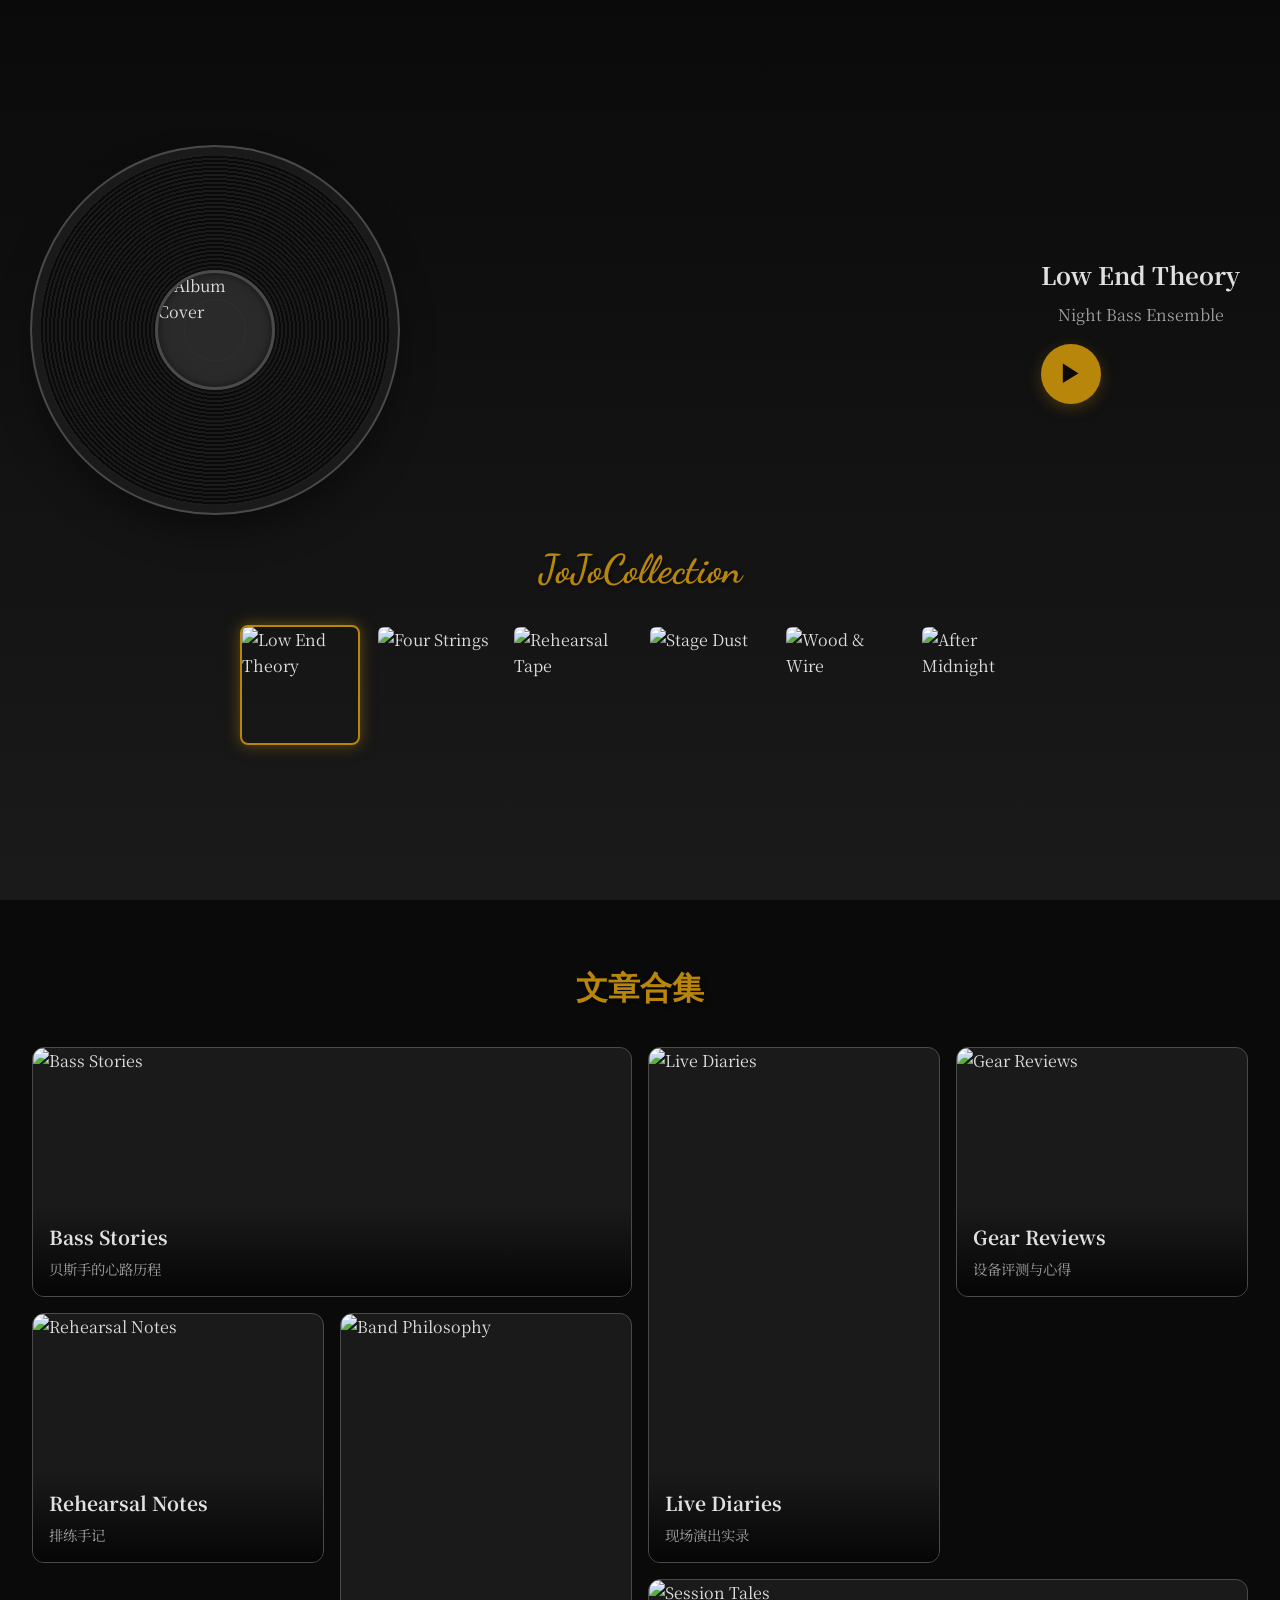
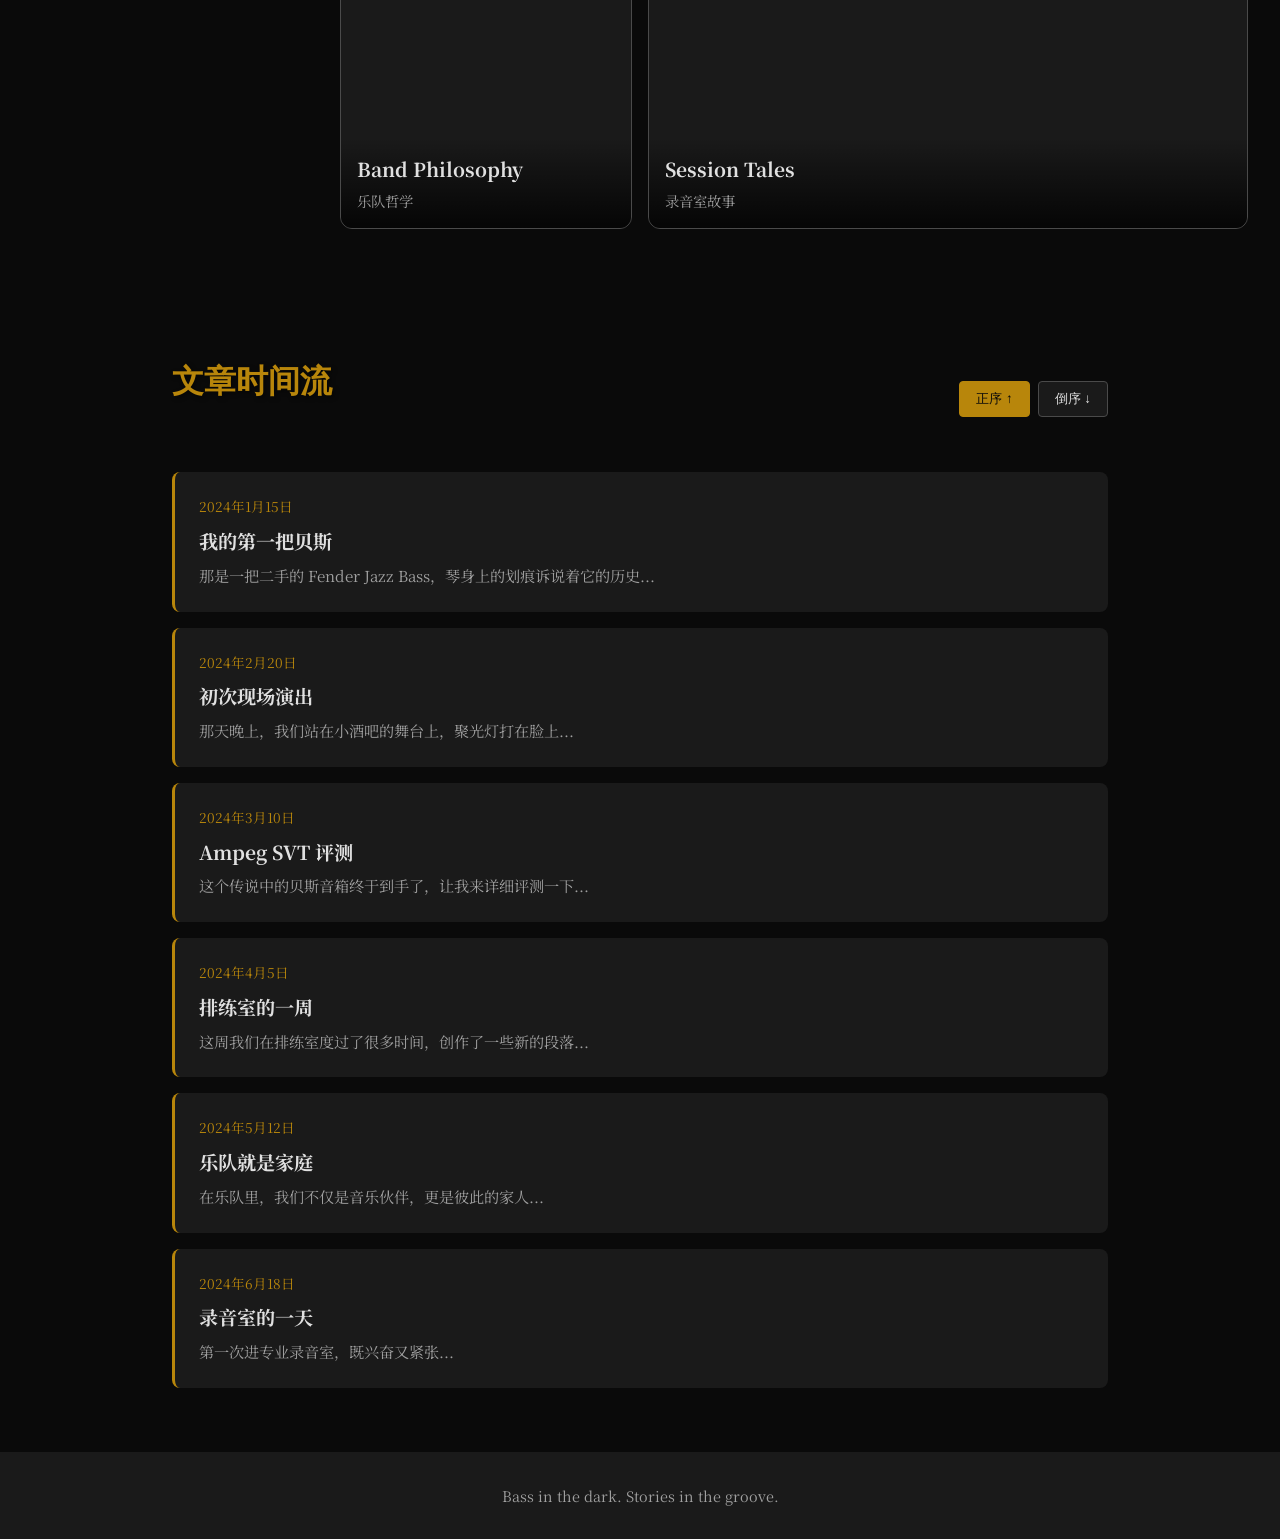
==== index.html @ 0c02d222 "重置并更新所有文件" ====
<!DOCTYPE html>
<html lang="zh-CN">
<head>
    <meta charset="UTF-8">
    <meta name="viewport" content="width=device-width, initial-scale=1.0">
    <title>JoJoCollection - 低频里的乐队手札</title>
    <link rel="stylesheet" href="style.css">
    <link href="https://fonts.googleapis.com/css2?family=Dancing+Script:wght@700&family=Noto+Serif+SC:wght@400;700&display=swap" rel="stylesheet">
</head>
<body>
    <!-- 首页黑胶唱片区 -->
    <section id="vinyl-section" class="vinyl-section">
        <div class="vinyl-container">
            <div class="vinyl-wrapper">
                <div class="vinyl-record" id="vinyl-record">
                    <div class="vinyl-grooves"></div>
                    <div class="vinyl-center">
                        <img id="vinyl-cover" src="" alt="Album Cover" class="vinyl-cover">
                    </div>
                </div>
            </div>
            <div class="vinyl-info">
                <h2 id="track-title" class="track-title">Loading...</h2>
                <p id="track-artist" class="track-artist">Loading...</p>
                <button id="play-btn" class="play-btn">
                    <span class="play-icon">▶</span>
                    <span class="pause-icon">⏸</span>
                </button>
            </div>
        </div>
        <div class="album-covers">
            <h1 class="collection-title">JoJoCollection</h1>
            <div class="album-grid" id="album-grid">
                <!-- 专辑封面将通过 JS 动态生成 -->
            </div>
        </div>
    </section>

    <!-- 文章合集分类区 - Bento 布局 -->
    <section id="collections" class="collections-section">
        <h2 class="section-title">文章合集</h2>
        <div class="bento-grid" id="bento-grid">
            <!-- Bento 模块将通过 JS 动态生成 -->
        </div>
    </section>

    <!-- 单篇文章时间流区 -->
    <section id="timeline" class="timeline-section">
        <div class="timeline-header">
            <h2 class="section-title">文章时间流</h2>
            <div class="sort-controls">
                <button id="sort-asc" class="sort-btn active">正序 ↑</button>
                <button id="sort-desc" class="sort-btn">倒序 ↓</button>
            </div>
        </div>
        <div class="timeline-list" id="timeline-list">
            <!-- 时间流文章将通过 JS 动态生成 -->
        </div>
    </section>

    <!-- 页脚 -->
    <footer class="footer">
        <p>Bass in the dark. Stories in the groove.</p>
    </footer>

    <!-- 隐藏的音频元素 -->
    <audio id="audio-player" preload="auto"></audio>

    <script src="https://cdn.jsdelivr.net/npm/marked/marked.min.js"></script>
    <script>
        // 全局数据存储
        let config = {};
        let postsData = {};
        let currentTrack = null;
        let isPlaying = false;
        let sortAscending = true;

        // 初始化
        document.addEventListener('DOMContentLoaded', () => {
            loadConfig();
            loadPosts();
            handleHashScroll();
        });

        // 加载配置文件
        async function loadConfig() {
            try {
                const response = await fetch('posts.json');
                if (!response.ok) {
                    throw new Error(`HTTP error! status: ${response.status}`);
                }
                const data = await response.json();
                config = data.config || {};
                console.log('Config loaded successfully:', config);
                initVinylPlayer();
            } catch (error) {
                console.error('Error loading config:', error);
                const vinylInfo = document.querySelector('.vinyl-info');
                if (vinylInfo) {
                    vinylInfo.innerHTML = '<p style="color: #ff6b6b;">加载配置失败，请检查 posts.json 文件</p>';
                }
            }
        }

        // 加载文章数据
        async function loadPosts() {
            try {
                const response = await fetch('posts.json');
                if (!response.ok) {
                    throw new Error(`HTTP error! status: ${response.status}`);
                }
                const data = await response.json();
                postsData = data;
                console.log('Posts loaded successfully:', postsData);
                initCollections();
                initTimeline();
            } catch (error) {
                console.error('Error loading posts:', error);
                const bentoGrid = document.getElementById('bento-grid');
                const timelineList = document.getElementById('timeline-list');
                if (bentoGrid) {
                    bentoGrid.innerHTML = '<p style="color: #ff6b6b; padding: 2rem;">加载文章数据失败，请检查 posts.json 文件</p>';
                }
                if (timelineList) {
                    timelineList.innerHTML = '<p style="color: #ff6b6b; padding: 2rem;">加载文章数据失败，请检查 posts.json 文件</p>';
                }
            }
        }

        // 初始化黑胶播放器
        function initVinylPlayer() {
            if (!config.vinyl) return;
            
            const albumGrid = document.getElementById('album-grid');
            if (!albumGrid) return;
            
            const tracks = config.vinyl.tracks;
            const defaultTrackId = config.vinyl.defaultTrackId;
            
            // 生成专辑封面网格
            albumGrid.innerHTML = '';
            
            tracks.forEach((track, index) => {
                const albumItem = document.createElement('div');
                albumItem.className = 'album-item';
                if (track.id === defaultTrackId) {
                    albumItem.classList.add('active');
                }
                
                const img = document.createElement('img');
                img.src = track.cover;
                img.alt = track.title;
                
                albumItem.appendChild(img);
                albumItem.addEventListener('click', () => playTrack(track.id));
                albumGrid.appendChild(albumItem);
            });
            
            // 加载默认曲目
            playTrack(defaultTrackId);
            
            // 播放按钮事件
            const playBtn = document.getElementById('play-btn');
            if (playBtn) {
                playBtn.addEventListener('click', togglePlay);
            }
            
            // 音频播放结束事件
            const audioPlayer = document.getElementById('audio-player');
            if (audioPlayer) {
                audioPlayer.addEventListener('ended', () => {
                    const playBtn = document.getElementById('play-btn');
                    const vinylRecord = document.getElementById('vinyl-record');
                    if (playBtn) playBtn.classList.remove('playing');
                    if (vinylRecord) vinylRecord.classList.remove('playing');
                    isPlaying = false;
                });
            }
        }

        // 播放指定曲目
        function playTrack(trackId) {
            if (!config.vinyl) return;
            
            const track = config.vinyl.tracks.find(t => t.id === trackId);
            if (!track) return;
            
            currentTrack = track;
            
            // 更新黑胶中心图片
            const vinylCover = document.getElementById('vinyl-cover');
            if (vinylCover) vinylCover.src = track.cover;
            
            // 更新曲目信息
            const trackTitle = document.getElementById('track-title');
            const trackArtist = document.getElementById('track-artist');
            if (trackTitle) trackTitle.textContent = track.title;
            if (trackArtist) trackArtist.textContent = track.artist;
            
            // 更新音频源
            const audioPlayer = document.getElementById('audio-player');
            if (audioPlayer) audioPlayer.src = track.audio;
            
            // 更新专辑封面选中状态
            document.querySelectorAll('.album-item').forEach((item, index) => {
                if (config.vinyl.tracks[index].id === trackId) {
                    item.classList.add('active');
                } else {
                    item.classList.remove('active');
                }
            });
            
            // 如果正在播放，重新播放新曲目
            if (isPlaying && audioPlayer) {
                audioPlayer.play();
            }
        }

        // 切换播放/暂停
        function togglePlay() {
            const audioPlayer = document.getElementById('audio-player');
            const playBtn = document.getElementById('play-btn');
            const vinylRecord = document.getElementById('vinyl-record');
            
            if (!currentTrack || !audioPlayer || !playBtn || !vinylRecord) return;
            
            if (isPlaying) {
                audioPlayer.pause();
                playBtn.classList.remove('playing');
                vinylRecord.classList.remove('playing');
            } else {
                audioPlayer.play();
                playBtn.classList.add('playing');
                vinylRecord.classList.add('playing');
            }
            
            isPlaying = !isPlaying;
        }

        // 初始化合集区（Bento 布局）
        function initCollections() {
            if (!postsData.collections) return;
            
            const bentoGrid = document.getElementById('bento-grid');
            if (!bentoGrid) return;
            
            bentoGrid.innerHTML = '';
            
            postsData.collections.forEach(collection => {
                const bentoItem = document.createElement('div');
                bentoItem.className = `bento-item ${collection.size}`;
                
                const cover = document.createElement('img');
                cover.src = collection.cover;
                cover.alt = collection.title;
                cover.className = 'bento-cover';
                
                const overlay = document.createElement('div');
                overlay.className = 'bento-overlay';
                
                const title = document.createElement('h3');
                title.className = 'bento-title';
                title.textContent = collection.title;
                
                const description = document.createElement('p');
                description.className = 'bento-description';
                description.textContent = collection.description;
                
                overlay.appendChild(title);
                overlay.appendChild(description);
                bentoItem.appendChild(cover);
                bentoItem.appendChild(overlay);
                
                bentoItem.addEventListener('click', () => {
                    showCollectionPosts(collection.id);
                });
                
                bentoGrid.appendChild(bentoItem);
            });
        }

        // 显示合集文章
        function showCollectionPosts(collectionId) {
            const collection = postsData.collections.find(c => c.id === collectionId);
            if (!collection) return;
            
            const collectionPosts = postsData.posts.filter(post => post.collectionId === collectionId);
            
            // 临时替换时间流区域显示合集文章
            const timelineSection = document.getElementById('timeline');
            const timelineHeader = timelineSection.querySelector('.timeline-header');
            const timelineList = document.getElementById('timeline-list');
            
            timelineHeader.querySelector('h2').textContent = collection.title;
            timelineHeader.querySelector('.sort-controls').style.display = 'none';
            
            timelineList.innerHTML = '';
            
            if (collectionPosts.length === 0) {
                timelineList.innerHTML = '<p style="text-align: center; color: var(--text-secondary); padding: 2rem;">该合集暂无文章</p>';
                return;
            }
            
            collectionPosts.forEach(post => {
                const timelineItem = document.createElement('div');
                timelineItem.className = 'timeline-item';
                
                const date = document.createElement('div');
                date.className = 'timeline-date';
                date.textContent = formatDate(post.date);
                
                const title = document.createElement('h3');
                title.className = 'timeline-title';
                title.textContent = post.title;
                
                const excerpt = document.createElement('p');
                excerpt.className = 'timeline-excerpt';
                excerpt.textContent = post.excerpt;
                
                timelineItem.appendChild(date);
                timelineItem.appendChild(title);
                timelineItem.appendChild(excerpt);
                
                timelineItem.addEventListener('click', () => {
                    showArticleDetail(post);
                });
                
                timelineList.appendChild(timelineItem);
            });
            
            // 滚动到时间流区域
            timelineSection.scrollIntoView({ behavior: 'smooth' });
            
            // 添加返回按钮
            const backBtn = document.createElement('button');
            backBtn.className = 'sort-btn';
            backBtn.textContent = '← 返回全部文章';
            backBtn.style.marginLeft = 'auto';
            backBtn.addEventListener('click', () => {
                initTimeline();
                timelineHeader.querySelector('.sort-controls').style.display = 'flex';
            });
            timelineHeader.querySelector('.sort-controls').style.display = 'flex';
            timelineHeader.querySelector('.sort-controls').appendChild(backBtn);
        }

        // 显示文章详情
        function showArticleDetail(post) {
            // 创建模态框显示文章详情
            const modal = document.createElement('div');
            modal.className = 'article-modal';
            
            modal.innerHTML = `
                <div class="modal-content">
                    <button class="modal-close">&times;</button>
                    <img src="${post.cover}" alt="${post.title}" class="modal-cover">
                    <h1 class="modal-title">${post.title}</h1>
                    <div class="modal-meta">
                        <span class="modal-date">${formatDate(post.date)}</span>
                        <div class="modal-tags">
                            ${post.tags.map(tag => `<span class="modal-tag">${tag}</span>`).join('')}
                        </div>
                    </div>
                    <div class="modal-body">${marked.parse(post.content)}</div>
                </div>
            `;
            
            document.body.appendChild(modal);
            
            // 关闭按钮
            modal.querySelector('.modal-close').addEventListener('click', () => {
                document.body.removeChild(modal);
            });
            
            // 点击背景关闭
            modal.addEventListener('click', (e) => {
                if (e.target === modal) {
                    document.body.removeChild(modal);
                }
            });
            
            // 处理音频元素样式
            const audioElements = modal.querySelectorAll('audio');
            audioElements.forEach(audio => {
                audio.style.width = '100%';
                audio.style.margin = '1.5rem 0';
                audio.style.borderRadius = '8px';
            });
        }

        // 初始化时间流
        function initTimeline() {
            if (!postsData.posts) return;
            
            const timelineList = document.getElementById('timeline-list');
            if (!timelineList) return;
            
            // 重置标题
            const timelineHeader = document.querySelector('.timeline-header');
            timelineHeader.querySelector('h2').textContent = '文章时间流';
            
            // 移除返回按钮
            const backBtn = timelineHeader.querySelector('.sort-controls button:last-child');
            if (backBtn && backBtn.textContent.includes('返回')) {
                backBtn.remove();
            }
            
            renderTimeline();
            
            // 排序按钮事件
            const sortAscBtn = document.getElementById('sort-asc');
            const sortDescBtn = document.getElementById('sort-desc');
            
            if (sortAscBtn) {
                sortAscBtn.addEventListener('click', () => {
                    sortAscending = true;
                    updateSortButtons();
                    renderTimeline();
                });
            }
            
            if (sortDescBtn) {
                sortDescBtn.addEventListener('click', () => {
                    sortAscending = false;
                    updateSortButtons();
                    renderTimeline();
                });
            }
        }

        // 更新排序按钮状态
        function updateSortButtons() {
            const ascBtn = document.getElementById('sort-asc');
            const descBtn = document.getElementById('sort-desc');
            
            if (!ascBtn || !descBtn) return;
            
            if (sortAscending) {
                ascBtn.classList.add('active');
                descBtn.classList.remove('active');
            } else {
                ascBtn.classList.remove('active');
                descBtn.classList.add('active');
            }
        }

        // 渲染时间流
        function renderTimeline() {
            if (!postsData.posts) return;
            
            const timelineList = document.getElementById('timeline-list');
            if (!timelineList) return;
            
            timelineList.innerHTML = '';
            
            // 复制并排序文章
            const sortedPosts = [...postsData.posts].sort((a, b) => {
                const dateA = new Date(a.date);
                const dateB = new Date(b.date);
                return sortAscending ? dateA - dateB : dateB - dateA;
            });
            
            sortedPosts.forEach(post => {
                const timelineItem = document.createElement('div');
                timelineItem.className = 'timeline-item';
                
                const date = document.createElement('div');
                date.className = 'timeline-date';
                date.textContent = formatDate(post.date);
                
                const title = document.createElement('h3');
                title.className = 'timeline-title';
                title.textContent = post.title;
                
                const excerpt = document.createElement('p');
                excerpt.className = 'timeline-excerpt';
                excerpt.textContent = post.excerpt;
                
                timelineItem.appendChild(date);
                timelineItem.appendChild(title);
                timelineItem.appendChild(excerpt);
                
                timelineItem.addEventListener('click', () => {
                    showArticleDetail(post);
                });
                
                timelineList.appendChild(timelineItem);
            });
        }

        // 格式化日期
        function formatDate(dateString) {
            const date = new Date(dateString);
            return date.toLocaleDateString('zh-CN', {
                year: 'numeric',
                month: 'long',
                day: 'numeric'
            });
        }

        // 处理 hash 滚动
        function handleHashScroll() {
            if (window.location.hash) {
                const targetId = window.location.hash.substring(1);
                const targetElement = document.getElementById(targetId);
                if (targetElement) {
                    setTimeout(() => {
                        targetElement.scrollIntoView({ behavior: 'smooth' });
                    }, 100);
                }
            }
        }
    </script>
</body>
</html>
---- style.css ----
/* ===== 全局样式 ===== */
* {
    margin: 0;
    padding: 0;
    box-sizing: border-box;
}

html {
    scroll-behavior: smooth;
}

:root {
    --bg-primary: #0a0a0a;
    --bg-secondary: #1a1a1a;
    --bg-tertiary: #2a2a2a;
    --text-primary: #e0e0e0;
    --text-secondary: #a0a0a0;
    --accent: #b8860b;
    --accent-dark: #8b6914;
    --bass-wave: #4a4a4a;
    --vinyl-black: #1a1a1a;
    --vinyl-groove: #0a0a0a;
}

body {
    font-family: 'Noto Serif SC', serif;
    background-color: var(--bg-primary);
    color: var(--text-primary);
    line-height: 1.6;
    overflow-x: hidden;
}

/* 暗黑复古贝斯元素装饰 */
body::before {
    content: '';
    position: fixed;
    top: 0;
    left: 0;
    width: 100%;
    height: 100%;
    background: 
        radial-gradient(ellipse at 20% 80%, rgba(184, 134, 11, 0.03) 0%, transparent 50%),
        radial-gradient(ellipse at 80% 20%, rgba(74, 74, 74, 0.05) 0%, transparent 50%);
    pointer-events: none;
    z-index: 0;
}

/* ===== 首页黑胶唱片区 ===== */
.vinyl-section {
    min-height: 100vh;
    display: flex;
    flex-direction: column;
    align-items: center;
    justify-content: center;
    padding: 2rem;
    position: relative;
    background: linear-gradient(180deg, var(--bg-primary) 0%, var(--bg-secondary) 100%);
    z-index: 1;
}

.vinyl-container {
    display: flex;
    flex-direction: column;
    align-items: center;
    gap: 2rem;
    width: 100%;
    max-width: 1200px;
}

@media (min-width: 768px) {
    .vinyl-container {
        flex-direction: row;
        justify-content: space-between;
        align-items: center;
    }
}

.vinyl-wrapper {
    display: flex;
    justify-content: center;
    align-items: center;
}

.vinyl-record {
    width: 280px;
    height: 280px;
    border-radius: 50%;
    background: 
        repeating-radial-gradient(
            circle at center,
            var(--vinyl-groove) 0px,
            var(--vinyl-groove) 2px,
            var(--vinyl-black) 2px,
            var(--vinyl-black) 4px
        );
    box-shadow: 
        0 0 0 8px var(--vinyl-black),
        0 0 0 10px var(--bass-wave),
        0 20px 40px rgba(0, 0, 0, 0.5);
    display: flex;
    align-items: center;
    justify-content: center;
    position: relative;
    transition: transform 0.3s ease;
}

@media (min-width: 768px) {
    .vinyl-record {
        width: 350px;
        height: 350px;
    }
}

.vinyl-record.playing {
    animation: spin 8s linear infinite;
}

@keyframes spin {
    from { transform: rotate(0deg); }
    to { transform: rotate(360deg); }
}

.vinyl-grooves {
    position: absolute;
    width: 100%;
    height: 100%;
    border-radius: 50%;
    background: 
        repeating-radial-gradient(
            circle at center,
            transparent 0px,
            transparent 30px,
            rgba(255, 255, 255, 0.02) 30px,
            rgba(255, 255, 255, 0.02) 31px
        );
}

.vinyl-center {
    width: 100px;
    height: 100px;
    border-radius: 50%;
    background: var(--bg-tertiary);
    display: flex;
    align-items: center;
    justify-content: center;
    overflow: hidden;
    border: 3px solid var(--bass-wave);
    box-shadow: inset 0 0 10px rgba(0, 0, 0, 0.5);
}

@media (min-width: 768px) {
    .vinyl-center {
        width: 120px;
        height: 120px;
    }
}

.vinyl-cover {
    width: 100%;
    height: 100%;
    object-fit: cover;
    border-radius: 50%;
}

.vinyl-info {
    text-align: center;
    max-width: 300px;
}

.track-title {
    font-size: 1.5rem;
    color: var(--text-primary);
    margin-bottom: 0.5rem;
    font-weight: 700;
}

.track-artist {
    font-size: 1rem;
    color: var(--text-secondary);
    margin-bottom: 1rem;
}

.play-btn {
    width: 60px;
    height: 60px;
    border-radius: 50%;
    background: var(--accent);
    border: none;
    color: var(--bg-primary);
    font-size: 1.5rem;
    cursor: pointer;
    transition: all 0.3s ease;
    display: flex;
    align-items: center;
    justify-content: center;
    box-shadow: 0 4px 15px rgba(184, 134, 11, 0.3);
}

.play-btn:hover {
    background: var(--accent-dark);
    transform: scale(1.05);
}

.play-btn .pause-icon {
    display: none;
}

.play-btn.playing .play-icon {
    display: none;
}

.play-btn.playing .pause-icon {
    display: block;
}

.album-covers {
    width: 100%;
    max-width: 1200px;
    margin-top: 2rem;
}

.collection-title {
    font-family: 'Dancing Script', cursive;
    font-size: 2.5rem;
    color: var(--accent);
    text-align: center;
    margin-bottom: 1.5rem;
    text-shadow: 2px 2px 4px rgba(0, 0, 0, 0.5);
}

.album-grid {
    display: grid;
    grid-template-columns: repeat(3, 1fr);
    gap: 1rem;
    max-width: 600px;
    margin: 0 auto;
}

@media (min-width: 768px) {
    .album-grid {
        grid-template-columns: repeat(6, 1fr);
        max-width: 800px;
    }
}

.album-item {
    aspect-ratio: 1;
    border-radius: 8px;
    overflow: hidden;
    cursor: pointer;
    transition: all 0.3s ease;
    border: 2px solid transparent;
}

.album-item:hover {
    transform: scale(1.05);
    border-color: var(--accent);
}

.album-item.active {
    border-color: var(--accent);
    box-shadow: 0 0 15px rgba(184, 134, 11, 0.5);
}

.album-item img {
    width: 100%;
    height: 100%;
    object-fit: cover;
}

/* ===== 文章合集分类区 - Bento 布局 ===== */
.collections-section {
    padding: 4rem 2rem;
    max-width: 1400px;
    margin: 0 auto;
    position: relative;
    z-index: 1;
}

.section-title {
    font-family: 'Dancing Script', cursive;
    font-size: 2rem;
    color: var(--accent);
    text-align: center;
    margin-bottom: 2rem;
    text-shadow: 2px 2px 4px rgba(0, 0, 0, 0.5);
}

.bento-grid {
    display: grid;
    grid-template-columns: repeat(2, 1fr);
    grid-auto-rows: 200px;
    gap: 1rem;
    grid-auto-flow: dense;
}

@media (min-width: 768px) {
    .bento-grid {
        grid-template-columns: repeat(4, 1fr);
        grid-auto-rows: 250px;
    }
}

.bento-item {
    background: var(--bg-secondary);
    border-radius: 12px;
    overflow: hidden;
    cursor: pointer;
    transition: all 0.3s ease;
    position: relative;
    border: 1px solid var(--bass-wave);
}

.bento-item:hover {
    transform: translateY(-5px);
    border-color: var(--accent);
    box-shadow: 0 10px 30px rgba(0, 0, 0, 0.3);
}

.bento-item.horizontal {
    grid-column: span 2;
}

.bento-item.vertical {
    grid-row: span 2;
}

.bento-item.square {
    grid-column: span 1;
    grid-row: span 1;
}

.bento-cover {
    width: 100%;
    height: 100%;
    object-fit: cover;
    transition: transform 0.5s ease;
}

.bento-item:hover .bento-cover {
    transform: scale(1.1);
}

.bento-overlay {
    position: absolute;
    bottom: 0;
    left: 0;
    right: 0;
    background: linear-gradient(transparent, rgba(0, 0, 0, 0.8));
    padding: 1rem;
    color: var(--text-primary);
}

.bento-title {
    font-size: 1.2rem;
    font-weight: 700;
    margin-bottom: 0.25rem;
}

.bento-description {
    font-size: 0.9rem;
    color: var(--text-secondary);
}

/* ===== 单篇文章时间流区 ===== */
.timeline-section {
    padding: 4rem 2rem;
    max-width: 1000px;
    margin: 0 auto;
    position: relative;
    z-index: 1;
}

.timeline-header {
    display: flex;
    justify-content: space-between;
    align-items: center;
    margin-bottom: 2rem;
    flex-wrap: wrap;
    gap: 1rem;
}

.sort-controls {
    display: flex;
    gap: 0.5rem;
}

.sort-btn {
    padding: 0.5rem 1rem;
    background: var(--bg-secondary);
    border: 1px solid var(--bass-wave);
    color: var(--text-primary);
    cursor: pointer;
    transition: all 0.3s ease;
    border-radius: 4px;
}

.sort-btn:hover {
    background: var(--bg-tertiary);
}

.sort-btn.active {
    background: var(--accent);
    border-color: var(--accent);
    color: var(--bg-primary);
}

.timeline-list {
    display: flex;
    flex-direction: column;
    gap: 1rem;
}

.timeline-item {
    background: var(--bg-secondary);
    border-radius: 8px;
    padding: 1.5rem;
    border-left: 3px solid var(--accent);
    cursor: pointer;
    transition: all 0.3s ease;
}

.timeline-item:hover {
    background: var(--bg-tertiary);
    transform: translateX(5px);
}

.timeline-date {
    font-size: 0.85rem;
    color: var(--accent);
    margin-bottom: 0.5rem;
}

.timeline-title {
    font-size: 1.2rem;
    font-weight: 700;
    margin-bottom: 0.5rem;
}

.timeline-excerpt {
    font-size: 0.95rem;
    color: var(--text-secondary);
    line-height: 1.5;
}

/* ===== 文章详情模态框 ===== */
.article-modal {
    position: fixed;
    top: 0;
    left: 0;
    width: 100%;
    height: 100%;
    background: rgba(0, 0, 0, 0.9);
    display: flex;
    align-items: center;
    justify-content: center;
    z-index: 1000;
    padding: 2rem;
    overflow-y: auto;
}

.modal-content {
    background: var(--bg-primary);
    max-width: 800px;
    width: 100%;
    max-height: 90vh;
    overflow-y: auto;
    border-radius: 12px;
    padding: 2rem;
    position: relative;
}

.modal-close {
    position: absolute;
    top: 1rem;
    right: 1rem;
    background: var(--bg-secondary);
    border: none;
    color: var(--text-primary);
    font-size: 2rem;
    width: 40px;
    height: 40px;
    border-radius: 50%;
    cursor: pointer;
    display: flex;
    align-items: center;
    justify-content: center;
    transition: all 0.3s ease;
}

.modal-close:hover {
    background: var(--accent);
    color: var(--bg-primary);
}

.modal-cover {
    width: 100%;
    max-height: 400px;
    object-fit: cover;
    border-radius: 8px;
    margin-bottom: 2rem;
}

.modal-title {
    font-size: 2rem;
    margin-bottom: 1rem;
    line-height: 1.3;
    color: var(--accent);
}

.modal-meta {
    display: flex;
    align-items: center;
    gap: 1rem;
    margin-bottom: 2rem;
    flex-wrap: wrap;
}

.modal-date {
    color: var(--accent);
    font-size: 0.9rem;
}

.modal-tags {
    display: flex;
    gap: 0.5rem;
    flex-wrap: wrap;
}

.modal-tag {
    background: var(--bg-tertiary);
    padding: 0.25rem 0.75rem;
    border-radius: 20px;
    font-size: 0.8rem;
    color: var(--text-secondary);
}

.modal-body {
    font-size: 1.1rem;
    line-height: 1.8;
}

.modal-body h1,
.modal-body h2,
.modal-body h3 {
    margin-top: 2rem;
    margin-bottom: 1rem;
    color: var(--accent);
}

.modal-body p {
    margin-bottom: 1.5rem;
}

.modal-body img {
    max-width: 100%;
    height: auto;
    border-radius: 8px;
    margin: 1.5rem 0;
}

.modal-body blockquote {
    border-left: 3px solid var(--accent);
    padding-left: 1rem;
    margin: 1.5rem 0;
    font-style: italic;
    color: var(--text-secondary);
}

.modal-body ul,
.modal-body ol {
    margin-bottom: 1.5rem;
    padding-left: 2rem;
}

.modal-body li {
    margin-bottom: 0.5rem;
}

.modal-body code {
    background: var(--bg-tertiary);
    padding: 0.2rem 0.4rem;
    border-radius: 4px;
    font-family: monospace;
}

.modal-body pre {
    background: var(--bg-tertiary);
    padding: 1rem;
    border-radius: 8px;
    overflow-x: auto;
    margin: 1.5rem 0;
}

.modal-body audio {
    width: 100%;
    margin: 1.5rem 0;
    border-radius: 8px;
}

/* ===== 页脚 ===== */
.footer {
    text-align: center;
    padding: 2rem;
    background: var(--bg-secondary);
    color: var(--text-secondary);
    font-size: 0.9rem;
    position: relative;
    z-index: 1;
}

/* ===== 响应式调整 ===== */
@media (max-width: 480px) {
    .vinyl-record {
        width: 220px;
        height: 220px;
    }
    
    .vinyl-center {
        width: 80px;
        height: 80px;
    }
    
    .collection-title {
        font-size: 2rem;
    }
    
    .album-grid {
        grid-template-columns: repeat(2, 1fr);
    }
    
    .bento-grid {
        grid-template-columns: 1fr;
    }
    
    .bento-item.horizontal,
    .bento-item.vertical {
        grid-column: span 1;
        grid-row: span 1;
    }
    
    .section-title {
        font-size: 1.5rem;
    }
    
    .modal-title {
        font-size: 1.5rem;
    }
    
    .timeline-header {
        flex-direction: column;
        align-items: flex-start;
    }
    
    .sort-controls {
        width: 100%;
    }
    
    .sort-btn {
        flex: 1;
    }
}
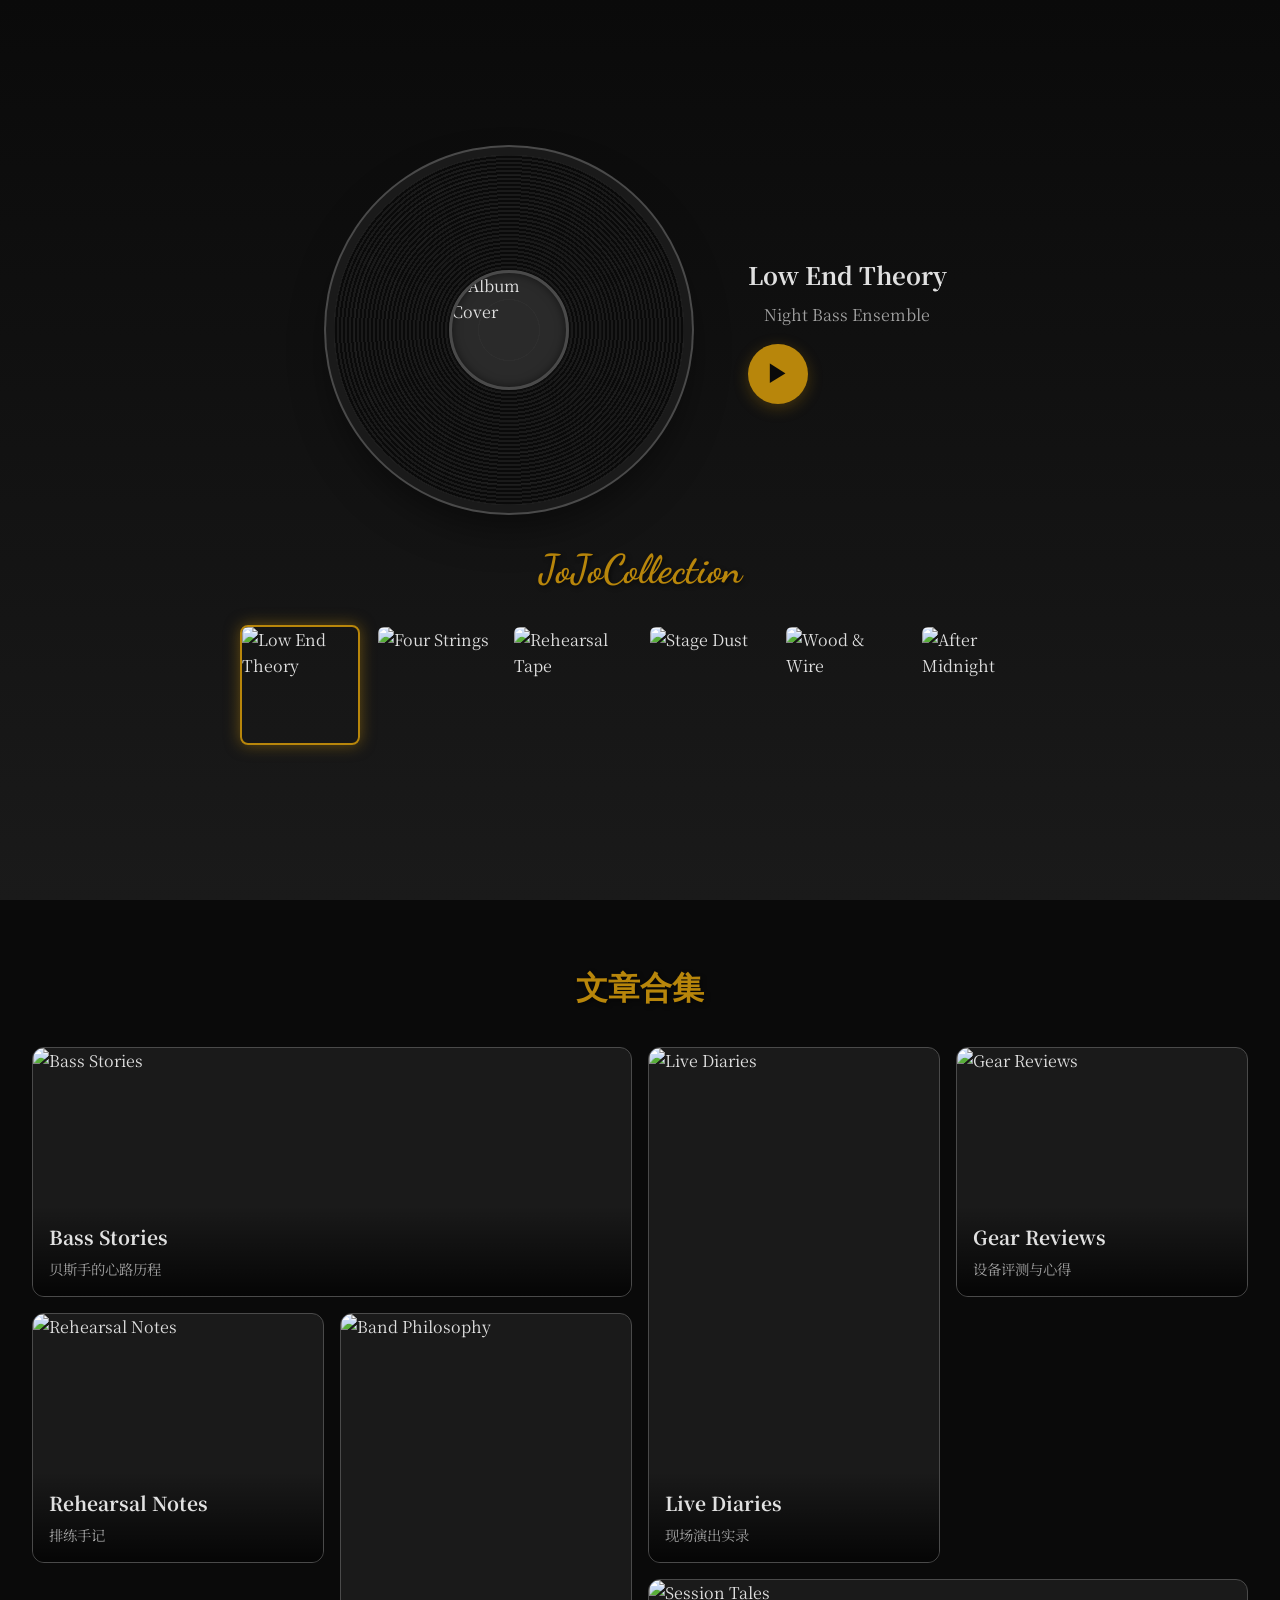
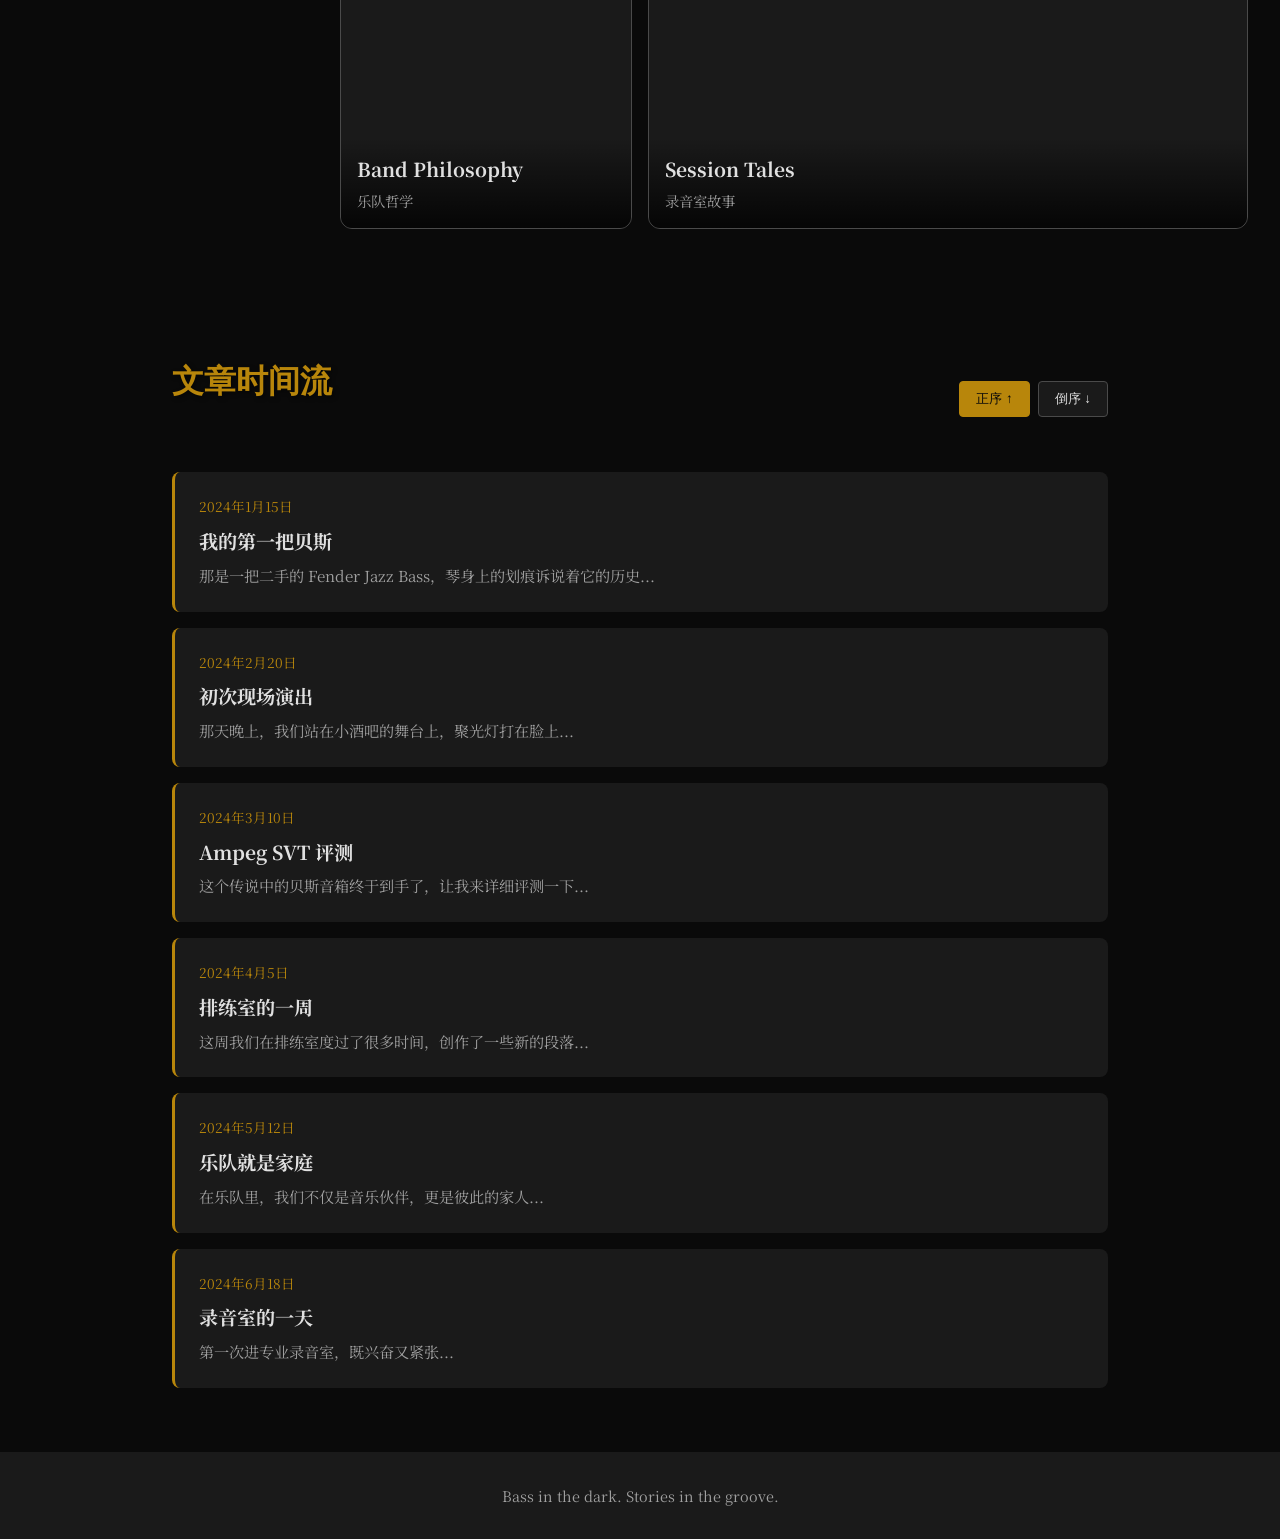
==== commit 3033239c: "重置并更新所有文件" ====
--- a/index.html
+++ b/index.html
@@ -331,6 +331,14 @@
             // 滚动到时间流区域
             timelineSection.scrollIntoView({ behavior: 'smooth' });
             
+            // 先移除所有已存在的返回按钮
+            const existingBackBtns = timelineHeader.querySelectorAll('.sort-controls button');
+            existingBackBtns.forEach(btn => {
+                if (btn.textContent.includes('返回')) {
+                    btn.remove();
+                }
+            });
+            
             // 添加返回按钮
             const backBtn = document.createElement('button');
             backBtn.className = 'sort-btn';
--- a/style.css
+++ b/style.css
@@ -70,8 +70,9 @@
 @media (min-width: 768px) {
     .vinyl-container {
         flex-direction: row;
-        justify-content: space-between;
+        justify-content: center;
         align-items: center;
+        gap: 4rem;
     }
 }
 
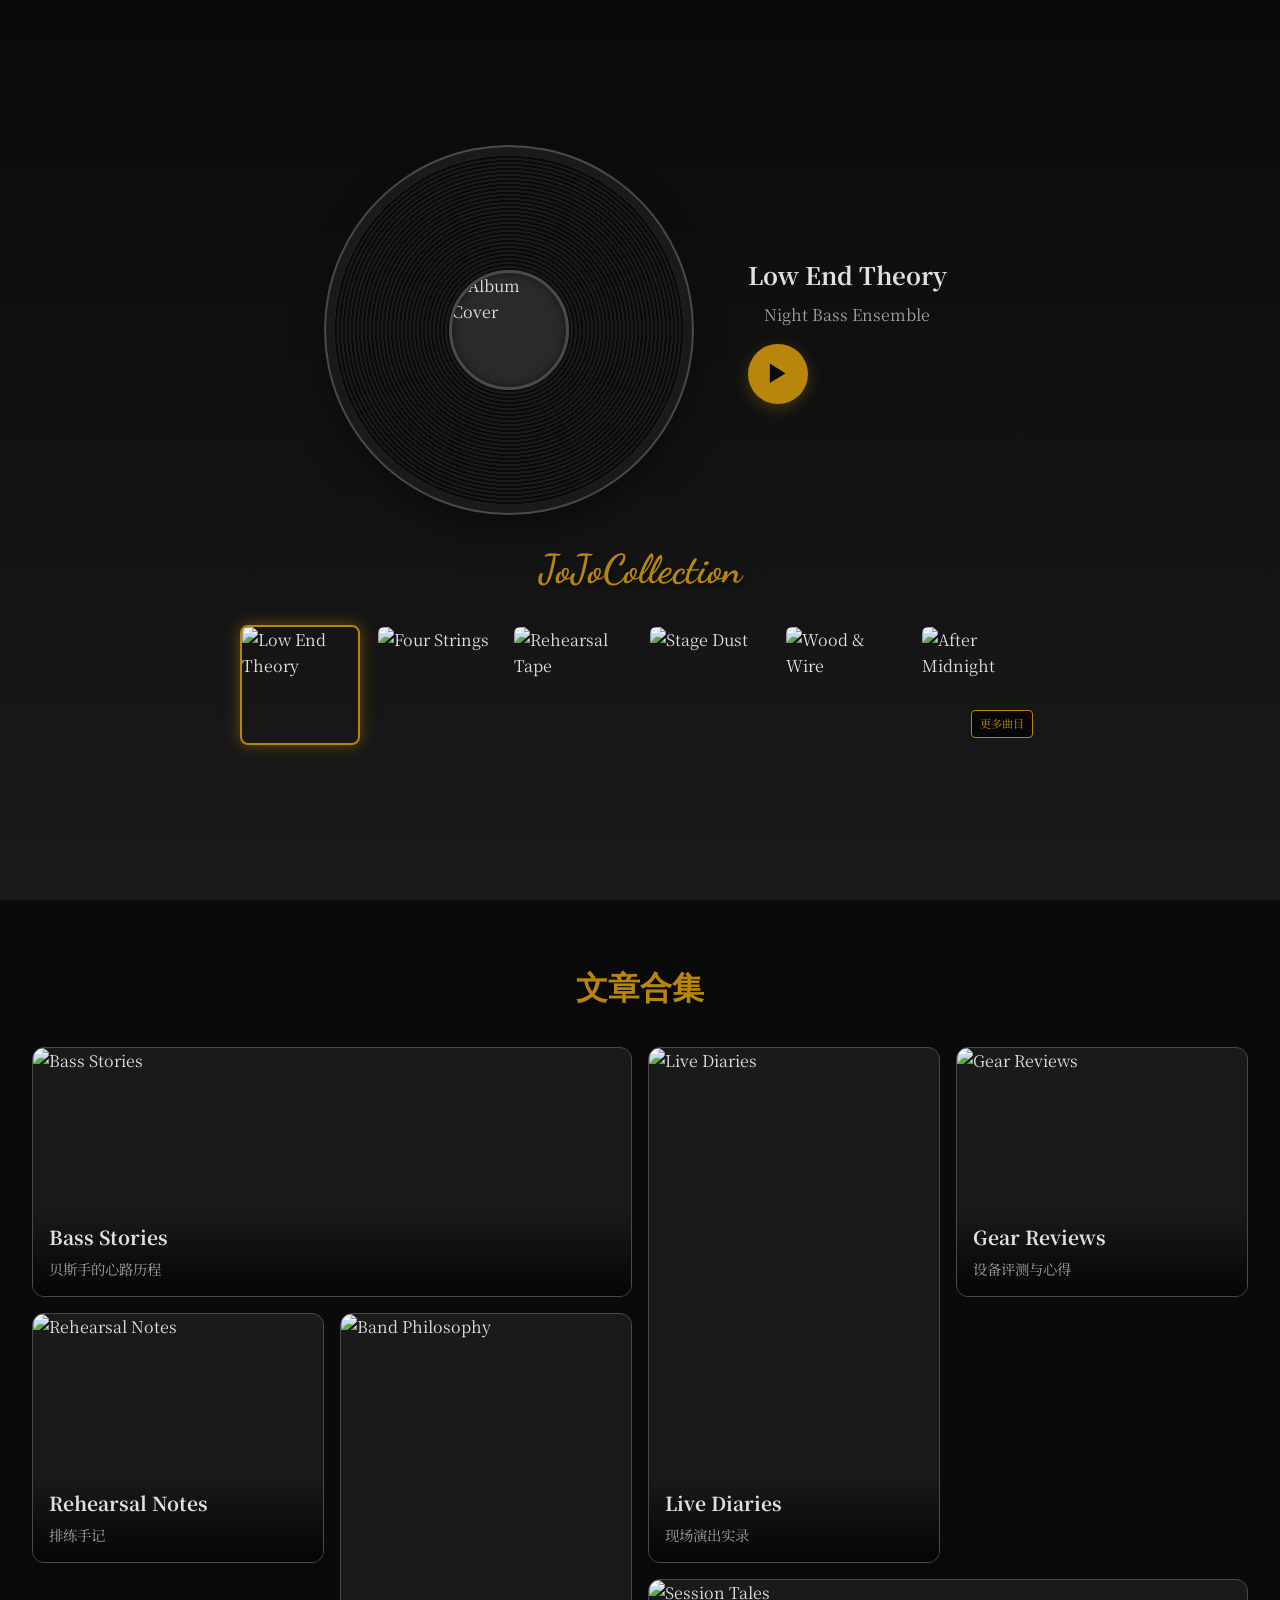
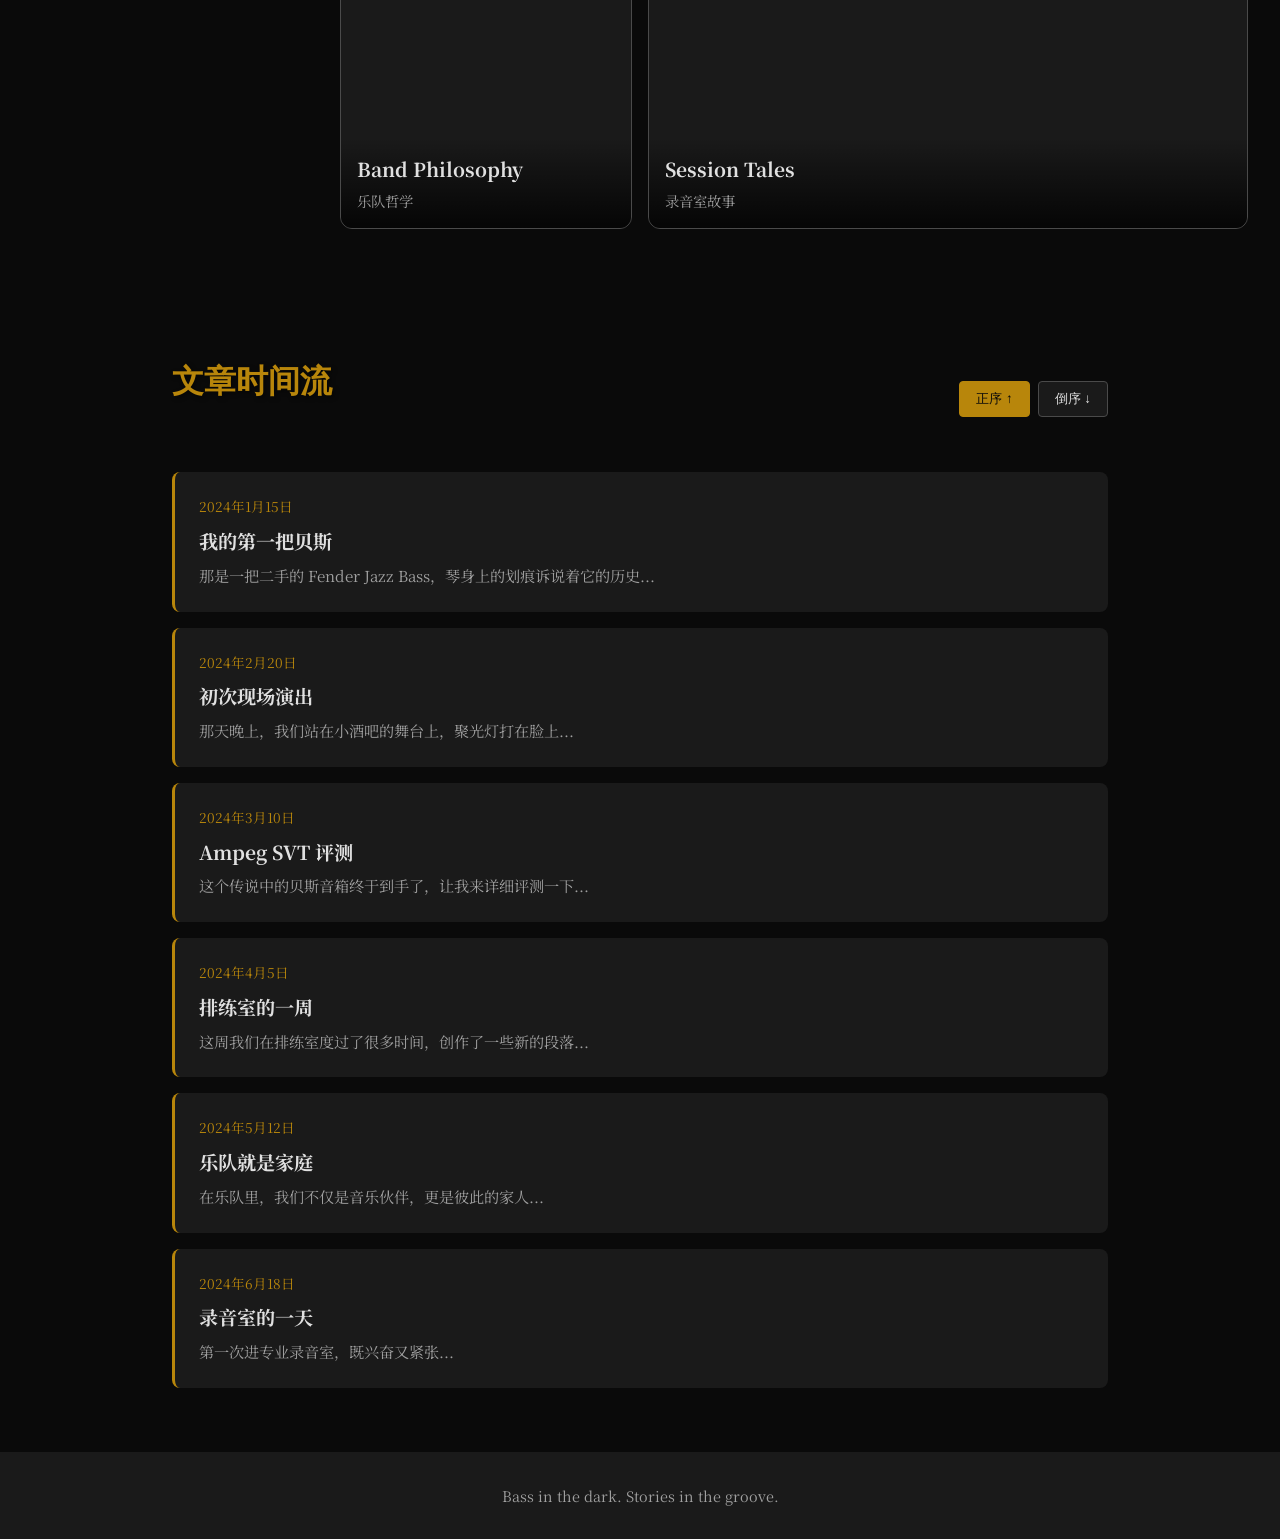
==== commit b67b2f2d: "Add files via upload" ====
--- a/index.html
+++ b/index.html
@@ -66,6 +66,20 @@
     <!-- 隐藏的音频元素 -->
     <audio id="audio-player" preload="auto"></audio>
 
+    <!-- 专辑列表模态框 -->
+    <div id="albums-modal" class="albums-modal">
+        <div class="albums-modal-content">
+            <button class="albums-modal-close">&times;</button>
+            <div class="albums-modal-header">
+                <h1 class="albums-modal-title">更多专辑</h1>
+                <p class="albums-modal-subtitle">探索更多音乐作品</p>
+            </div>
+            <div class="albums-modal-grid" id="albums-modal-grid">
+                <!-- 专辑卡片将通过 JS 动态生成 -->
+            </div>
+        </div>
+    </div>
+
     <script src="https://cdn.jsdelivr.net/npm/marked/marked.min.js"></script>
     <script>
         // 全局数据存储
@@ -154,6 +168,18 @@
                 albumItem.appendChild(img);
                 albumItem.addEventListener('click', () => playTrack(track.id));
                 albumGrid.appendChild(albumItem);
+                
+                // 在第6张专辑右下角添加"更多曲目"按钮
+                if (index === tracks.length - 1) {
+                    const moreTracksBtn = document.createElement('div');
+                    moreTracksBtn.className = 'more-tracks-button';
+                    moreTracksBtn.textContent = '更多曲目';
+                    moreTracksBtn.addEventListener('click', (e) => {
+                        e.stopPropagation();
+                        showAlbumsModal();
+                    });
+                    albumItem.appendChild(moreTracksBtn);
+                }
             });
             
             // 加载默认曲目
@@ -506,6 +532,80 @@
             });
         }
 
+        // 显示专辑列表模态框
+        function showAlbumsModal() {
+            const modal = document.getElementById('albums-modal');
+            const albumsGrid = document.getElementById('albums-modal-grid');
+            
+            if (!config.albums) return;
+            
+            albumsGrid.innerHTML = '';
+            
+            config.albums.forEach(album => {
+                const albumCard = document.createElement('div');
+                albumCard.className = 'albums-modal-card';
+                
+                const cover = document.createElement('img');
+                cover.src = album.cover;
+                cover.alt = album.title;
+                cover.className = 'albums-modal-card-cover';
+                
+                const info = document.createElement('div');
+                info.className = 'albums-modal-card-info';
+                
+                const title = document.createElement('h3');
+                title.className = 'albums-modal-card-title';
+                title.textContent = album.title;
+                
+                const artist = document.createElement('p');
+                artist.className = 'albums-modal-card-artist';
+                artist.textContent = album.artist;
+                
+                const year = document.createElement('p');
+                year.className = 'albums-modal-card-year';
+                year.textContent = album.year;
+                
+                const description = document.createElement('p');
+                description.className = 'albums-modal-card-description';
+                description.textContent = album.description;
+                
+                const tracks = document.createElement('div');
+                tracks.className = 'albums-modal-card-tracks';
+                
+                album.tracks.forEach((track, index) => {
+                    const trackElement = document.createElement('div');
+                    trackElement.className = 'albums-modal-card-track';
+                    trackElement.textContent = `${index + 1}. ${track}`;
+                    tracks.appendChild(trackElement);
+                });
+                
+                info.appendChild(title);
+                info.appendChild(artist);
+                info.appendChild(year);
+                info.appendChild(description);
+                info.appendChild(tracks);
+                
+                albumCard.appendChild(cover);
+                albumCard.appendChild(info);
+                
+                albumsGrid.appendChild(albumCard);
+            });
+            
+            modal.classList.add('active');
+            
+            // 模态框关闭事件
+            const closeBtn = modal.querySelector('.albums-modal-close');
+            closeBtn.onclick = () => {
+                modal.classList.remove('active');
+            };
+            
+            modal.onclick = (e) => {
+                if (e.target === modal) {
+                    modal.classList.remove('active');
+                }
+            };
+        }
+
         // 处理 hash 滚动
         function handleHashScroll() {
             if (window.location.hash) {
--- a/style.css
+++ b/style.css
@@ -1,663 +1,827 @@
-/* ===== 全局样式 ===== */
-* {
-    margin: 0;
-    padding: 0;
-    box-sizing: border-box;
-}
-
-html {
-    scroll-behavior: smooth;
-}
-
-:root {
-    --bg-primary: #0a0a0a;
-    --bg-secondary: #1a1a1a;
-    --bg-tertiary: #2a2a2a;
-    --text-primary: #e0e0e0;
-    --text-secondary: #a0a0a0;
-    --accent: #b8860b;
-    --accent-dark: #8b6914;
-    --bass-wave: #4a4a4a;
-    --vinyl-black: #1a1a1a;
-    --vinyl-groove: #0a0a0a;
-}
-
-body {
-    font-family: 'Noto Serif SC', serif;
-    background-color: var(--bg-primary);
-    color: var(--text-primary);
-    line-height: 1.6;
-    overflow-x: hidden;
-}
-
-/* 暗黑复古贝斯元素装饰 */
-body::before {
-    content: '';
-    position: fixed;
-    top: 0;
-    left: 0;
-    width: 100%;
-    height: 100%;
-    background: 
-        radial-gradient(ellipse at 20% 80%, rgba(184, 134, 11, 0.03) 0%, transparent 50%),
-        radial-gradient(ellipse at 80% 20%, rgba(74, 74, 74, 0.05) 0%, transparent 50%);
-    pointer-events: none;
-    z-index: 0;
-}
-
-/* ===== 首页黑胶唱片区 ===== */
-.vinyl-section {
-    min-height: 100vh;
-    display: flex;
-    flex-direction: column;
-    align-items: center;
-    justify-content: center;
-    padding: 2rem;
-    position: relative;
-    background: linear-gradient(180deg, var(--bg-primary) 0%, var(--bg-secondary) 100%);
-    z-index: 1;
-}
-
-.vinyl-container {
-    display: flex;
-    flex-direction: column;
-    align-items: center;
-    gap: 2rem;
-    width: 100%;
-    max-width: 1200px;
-}
-
-@media (min-width: 768px) {
-    .vinyl-container {
-        flex-direction: row;
-        justify-content: center;
-        align-items: center;
-        gap: 4rem;
-    }
-}
-
-.vinyl-wrapper {
-    display: flex;
-    justify-content: center;
-    align-items: center;
-}
-
-.vinyl-record {
-    width: 280px;
-    height: 280px;
-    border-radius: 50%;
-    background: 
-        repeating-radial-gradient(
-            circle at center,
-            var(--vinyl-groove) 0px,
-            var(--vinyl-groove) 2px,
-            var(--vinyl-black) 2px,
-            var(--vinyl-black) 4px
-        );
-    box-shadow: 
-        0 0 0 8px var(--vinyl-black),
-        0 0 0 10px var(--bass-wave),
-        0 20px 40px rgba(0, 0, 0, 0.5);
-    display: flex;
-    align-items: center;
-    justify-content: center;
-    position: relative;
-    transition: transform 0.3s ease;
-}
-
-@media (min-width: 768px) {
-    .vinyl-record {
-        width: 350px;
-        height: 350px;
-    }
-}
-
-.vinyl-record.playing {
-    animation: spin 8s linear infinite;
-}
-
-@keyframes spin {
-    from { transform: rotate(0deg); }
-    to { transform: rotate(360deg); }
-}
-
-.vinyl-grooves {
-    position: absolute;
-    width: 100%;
-    height: 100%;
-    border-radius: 50%;
-    background: 
-        repeating-radial-gradient(
-            circle at center,
-            transparent 0px,
-            transparent 30px,
-            rgba(255, 255, 255, 0.02) 30px,
-            rgba(255, 255, 255, 0.02) 31px
-        );
-}
-
-.vinyl-center {
-    width: 100px;
-    height: 100px;
-    border-radius: 50%;
-    background: var(--bg-tertiary);
-    display: flex;
-    align-items: center;
-    justify-content: center;
-    overflow: hidden;
-    border: 3px solid var(--bass-wave);
-    box-shadow: inset 0 0 10px rgba(0, 0, 0, 0.5);
-}
-
-@media (min-width: 768px) {
-    .vinyl-center {
-        width: 120px;
-        height: 120px;
-    }
-}
-
-.vinyl-cover {
-    width: 100%;
-    height: 100%;
-    object-fit: cover;
-    border-radius: 50%;
-}
-
-.vinyl-info {
-    text-align: center;
-    max-width: 300px;
-}
-
-.track-title {
-    font-size: 1.5rem;
-    color: var(--text-primary);
-    margin-bottom: 0.5rem;
-    font-weight: 700;
-}
-
-.track-artist {
-    font-size: 1rem;
-    color: var(--text-secondary);
-    margin-bottom: 1rem;
-}
-
-.play-btn {
-    width: 60px;
-    height: 60px;
-    border-radius: 50%;
-    background: var(--accent);
-    border: none;
-    color: var(--bg-primary);
-    font-size: 1.5rem;
-    cursor: pointer;
-    transition: all 0.3s ease;
-    display: flex;
-    align-items: center;
-    justify-content: center;
-    box-shadow: 0 4px 15px rgba(184, 134, 11, 0.3);
-}
-
-.play-btn:hover {
-    background: var(--accent-dark);
-    transform: scale(1.05);
-}
-
-.play-btn .pause-icon {
-    display: none;
-}
-
-.play-btn.playing .play-icon {
-    display: none;
-}
-
-.play-btn.playing .pause-icon {
-    display: block;
-}
-
-.album-covers {
-    width: 100%;
-    max-width: 1200px;
-    margin-top: 2rem;
-}
-
-.collection-title {
-    font-family: 'Dancing Script', cursive;
-    font-size: 2.5rem;
-    color: var(--accent);
-    text-align: center;
-    margin-bottom: 1.5rem;
-    text-shadow: 2px 2px 4px rgba(0, 0, 0, 0.5);
-}
-
-.album-grid {
-    display: grid;
-    grid-template-columns: repeat(3, 1fr);
-    gap: 1rem;
-    max-width: 600px;
-    margin: 0 auto;
-}
-
-@media (min-width: 768px) {
-    .album-grid {
-        grid-template-columns: repeat(6, 1fr);
-        max-width: 800px;
-    }
-}
-
-.album-item {
-    aspect-ratio: 1;
-    border-radius: 8px;
-    overflow: hidden;
-    cursor: pointer;
-    transition: all 0.3s ease;
-    border: 2px solid transparent;
-}
-
-.album-item:hover {
-    transform: scale(1.05);
-    border-color: var(--accent);
-}
-
-.album-item.active {
-    border-color: var(--accent);
-    box-shadow: 0 0 15px rgba(184, 134, 11, 0.5);
-}
-
-.album-item img {
-    width: 100%;
-    height: 100%;
-    object-fit: cover;
-}
-
-/* ===== 文章合集分类区 - Bento 布局 ===== */
-.collections-section {
-    padding: 4rem 2rem;
-    max-width: 1400px;
-    margin: 0 auto;
-    position: relative;
-    z-index: 1;
-}
-
-.section-title {
-    font-family: 'Dancing Script', cursive;
-    font-size: 2rem;
-    color: var(--accent);
-    text-align: center;
-    margin-bottom: 2rem;
-    text-shadow: 2px 2px 4px rgba(0, 0, 0, 0.5);
-}
-
-.bento-grid {
-    display: grid;
-    grid-template-columns: repeat(2, 1fr);
-    grid-auto-rows: 200px;
-    gap: 1rem;
-    grid-auto-flow: dense;
-}
-
-@media (min-width: 768px) {
-    .bento-grid {
-        grid-template-columns: repeat(4, 1fr);
-        grid-auto-rows: 250px;
-    }
-}
-
-.bento-item {
-    background: var(--bg-secondary);
-    border-radius: 12px;
-    overflow: hidden;
-    cursor: pointer;
-    transition: all 0.3s ease;
-    position: relative;
-    border: 1px solid var(--bass-wave);
-}
-
-.bento-item:hover {
-    transform: translateY(-5px);
-    border-color: var(--accent);
-    box-shadow: 0 10px 30px rgba(0, 0, 0, 0.3);
-}
-
-.bento-item.horizontal {
-    grid-column: span 2;
-}
-
-.bento-item.vertical {
-    grid-row: span 2;
-}
-
-.bento-item.square {
-    grid-column: span 1;
-    grid-row: span 1;
-}
-
-.bento-cover {
-    width: 100%;
-    height: 100%;
-    object-fit: cover;
-    transition: transform 0.5s ease;
-}
-
-.bento-item:hover .bento-cover {
-    transform: scale(1.1);
-}
-
-.bento-overlay {
-    position: absolute;
-    bottom: 0;
-    left: 0;
-    right: 0;
-    background: linear-gradient(transparent, rgba(0, 0, 0, 0.8));
-    padding: 1rem;
-    color: var(--text-primary);
-}
-
-.bento-title {
-    font-size: 1.2rem;
-    font-weight: 700;
-    margin-bottom: 0.25rem;
-}
-
-.bento-description {
-    font-size: 0.9rem;
-    color: var(--text-secondary);
-}
-
-/* ===== 单篇文章时间流区 ===== */
-.timeline-section {
-    padding: 4rem 2rem;
-    max-width: 1000px;
-    margin: 0 auto;
-    position: relative;
-    z-index: 1;
-}
-
-.timeline-header {
-    display: flex;
-    justify-content: space-between;
-    align-items: center;
-    margin-bottom: 2rem;
-    flex-wrap: wrap;
-    gap: 1rem;
-}
-
-.sort-controls {
-    display: flex;
-    gap: 0.5rem;
-}
-
-.sort-btn {
-    padding: 0.5rem 1rem;
-    background: var(--bg-secondary);
-    border: 1px solid var(--bass-wave);
-    color: var(--text-primary);
-    cursor: pointer;
-    transition: all 0.3s ease;
-    border-radius: 4px;
-}
-
-.sort-btn:hover {
-    background: var(--bg-tertiary);
-}
-
-.sort-btn.active {
-    background: var(--accent);
-    border-color: var(--accent);
-    color: var(--bg-primary);
-}
-
-.timeline-list {
-    display: flex;
-    flex-direction: column;
-    gap: 1rem;
-}
-
-.timeline-item {
-    background: var(--bg-secondary);
-    border-radius: 8px;
-    padding: 1.5rem;
-    border-left: 3px solid var(--accent);
-    cursor: pointer;
-    transition: all 0.3s ease;
-}
-
-.timeline-item:hover {
-    background: var(--bg-tertiary);
-    transform: translateX(5px);
-}
-
-.timeline-date {
-    font-size: 0.85rem;
-    color: var(--accent);
-    margin-bottom: 0.5rem;
-}
-
-.timeline-title {
-    font-size: 1.2rem;
-    font-weight: 700;
-    margin-bottom: 0.5rem;
-}
-
-.timeline-excerpt {
-    font-size: 0.95rem;
-    color: var(--text-secondary);
-    line-height: 1.5;
-}
-
-/* ===== 文章详情模态框 ===== */
-.article-modal {
-    position: fixed;
-    top: 0;
-    left: 0;
-    width: 100%;
-    height: 100%;
-    background: rgba(0, 0, 0, 0.9);
-    display: flex;
-    align-items: center;
-    justify-content: center;
-    z-index: 1000;
-    padding: 2rem;
-    overflow-y: auto;
-}
-
-.modal-content {
-    background: var(--bg-primary);
-    max-width: 800px;
-    width: 100%;
-    max-height: 90vh;
-    overflow-y: auto;
-    border-radius: 12px;
-    padding: 2rem;
-    position: relative;
-}
-
-.modal-close {
-    position: absolute;
-    top: 1rem;
-    right: 1rem;
-    background: var(--bg-secondary);
-    border: none;
-    color: var(--text-primary);
-    font-size: 2rem;
-    width: 40px;
-    height: 40px;
-    border-radius: 50%;
-    cursor: pointer;
-    display: flex;
-    align-items: center;
-    justify-content: center;
-    transition: all 0.3s ease;
-}
-
-.modal-close:hover {
-    background: var(--accent);
-    color: var(--bg-primary);
-}
-
-.modal-cover {
-    width: 100%;
-    max-height: 400px;
-    object-fit: cover;
-    border-radius: 8px;
-    margin-bottom: 2rem;
-}
-
-.modal-title {
-    font-size: 2rem;
-    margin-bottom: 1rem;
-    line-height: 1.3;
-    color: var(--accent);
-}
-
-.modal-meta {
-    display: flex;
-    align-items: center;
-    gap: 1rem;
-    margin-bottom: 2rem;
-    flex-wrap: wrap;
-}
-
-.modal-date {
-    color: var(--accent);
-    font-size: 0.9rem;
-}
-
-.modal-tags {
-    display: flex;
-    gap: 0.5rem;
-    flex-wrap: wrap;
-}
-
-.modal-tag {
-    background: var(--bg-tertiary);
-    padding: 0.25rem 0.75rem;
-    border-radius: 20px;
-    font-size: 0.8rem;
-    color: var(--text-secondary);
-}
-
-.modal-body {
-    font-size: 1.1rem;
-    line-height: 1.8;
-}
-
-.modal-body h1,
-.modal-body h2,
-.modal-body h3 {
-    margin-top: 2rem;
-    margin-bottom: 1rem;
-    color: var(--accent);
-}
-
-.modal-body p {
-    margin-bottom: 1.5rem;
-}
-
-.modal-body img {
-    max-width: 100%;
-    height: auto;
-    border-radius: 8px;
-    margin: 1.5rem 0;
-}
-
-.modal-body blockquote {
-    border-left: 3px solid var(--accent);
-    padding-left: 1rem;
-    margin: 1.5rem 0;
-    font-style: italic;
-    color: var(--text-secondary);
-}
-
-.modal-body ul,
-.modal-body ol {
-    margin-bottom: 1.5rem;
-    padding-left: 2rem;
-}
-
-.modal-body li {
-    margin-bottom: 0.5rem;
-}
-
-.modal-body code {
-    background: var(--bg-tertiary);
-    padding: 0.2rem 0.4rem;
-    border-radius: 4px;
-    font-family: monospace;
-}
-
-.modal-body pre {
-    background: var(--bg-tertiary);
-    padding: 1rem;
-    border-radius: 8px;
-    overflow-x: auto;
-    margin: 1.5rem 0;
-}
-
-.modal-body audio {
-    width: 100%;
-    margin: 1.5rem 0;
-    border-radius: 8px;
-}
-
-/* ===== 页脚 ===== */
-.footer {
-    text-align: center;
-    padding: 2rem;
-    background: var(--bg-secondary);
-    color: var(--text-secondary);
-    font-size: 0.9rem;
-    position: relative;
-    z-index: 1;
-}
-
-/* ===== 响应式调整 ===== */
-@media (max-width: 480px) {
-    .vinyl-record {
-        width: 220px;
-        height: 220px;
-    }
-    
-    .vinyl-center {
-        width: 80px;
-        height: 80px;
-    }
-    
-    .collection-title {
-        font-size: 2rem;
-    }
-    
-    .album-grid {
-        grid-template-columns: repeat(2, 1fr);
-    }
-    
-    .bento-grid {
-        grid-template-columns: 1fr;
-    }
-    
-    .bento-item.horizontal,
-    .bento-item.vertical {
-        grid-column: span 1;
-        grid-row: span 1;
-    }
-    
-    .section-title {
-        font-size: 1.5rem;
-    }
-    
-    .modal-title {
-        font-size: 1.5rem;
-    }
-    
-    .timeline-header {
-        flex-direction: column;
-        align-items: flex-start;
-    }
-    
-    .sort-controls {
-        width: 100%;
-    }
-    
-    .sort-btn {
-        flex: 1;
-    }
+/* ===== 全局样式 ===== */
+* {
+    margin: 0;
+    padding: 0;
+    box-sizing: border-box;
+}
+
+html {
+    scroll-behavior: smooth;
+}
+
+:root {
+    --bg-primary: #0a0a0a;
+    --bg-secondary: #1a1a1a;
+    --bg-tertiary: #2a2a2a;
+    --text-primary: #e0e0e0;
+    --text-secondary: #a0a0a0;
+    --accent: #b8860b;
+    --accent-dark: #8b6914;
+    --bass-wave: #4a4a4a;
+    --vinyl-black: #1a1a1a;
+    --vinyl-groove: #0a0a0a;
+}
+
+body {
+    font-family: 'Noto Serif SC', serif;
+    background-color: var(--bg-primary);
+    color: var(--text-primary);
+    line-height: 1.6;
+    overflow-x: hidden;
+}
+
+/* 暗黑复古贝斯元素装饰 */
+body::before {
+    content: '';
+    position: fixed;
+    top: 0;
+    left: 0;
+    width: 100%;
+    height: 100%;
+    background: 
+        radial-gradient(ellipse at 20% 80%, rgba(184, 134, 11, 0.03) 0%, transparent 50%),
+        radial-gradient(ellipse at 80% 20%, rgba(74, 74, 74, 0.05) 0%, transparent 50%);
+    pointer-events: none;
+    z-index: 0;
+}
+
+/* ===== 首页黑胶唱片区 ===== */
+.vinyl-section {
+    min-height: 100vh;
+    display: flex;
+    flex-direction: column;
+    align-items: center;
+    justify-content: center;
+    padding: 2rem;
+    position: relative;
+    background: linear-gradient(180deg, var(--bg-primary) 0%, var(--bg-secondary) 100%);
+    z-index: 1;
+}
+
+.vinyl-container {
+    display: flex;
+    flex-direction: column;
+    align-items: center;
+    gap: 2rem;
+    width: 100%;
+    max-width: 1200px;
+}
+
+@media (min-width: 768px) {
+    .vinyl-container {
+        flex-direction: row;
+        justify-content: center;
+        align-items: center;
+        gap: 4rem;
+    }
+}
+
+.vinyl-wrapper {
+    display: flex;
+    justify-content: center;
+    align-items: center;
+}
+
+.vinyl-record {
+    width: 280px;
+    height: 280px;
+    border-radius: 50%;
+    background: 
+        repeating-radial-gradient(
+            circle at center,
+            var(--vinyl-groove) 0px,
+            var(--vinyl-groove) 2px,
+            var(--vinyl-black) 2px,
+            var(--vinyl-black) 4px
+        );
+    box-shadow: 
+        0 0 0 8px var(--vinyl-black),
+        0 0 0 10px var(--bass-wave),
+        0 20px 40px rgba(0, 0, 0, 0.5);
+    display: flex;
+    align-items: center;
+    justify-content: center;
+    position: relative;
+    transition: transform 0.3s ease;
+}
+
+@media (min-width: 768px) {
+    .vinyl-record {
+        width: 350px;
+        height: 350px;
+    }
+}
+
+.vinyl-record.playing {
+    animation: spin 8s linear infinite;
+}
+
+@keyframes spin {
+    from { transform: rotate(0deg); }
+    to { transform: rotate(360deg); }
+}
+
+.vinyl-grooves {
+    position: absolute;
+    width: 100%;
+    height: 100%;
+    border-radius: 50%;
+    background: 
+        repeating-radial-gradient(
+            circle at center,
+            transparent 0px,
+            transparent 30px,
+            rgba(255, 255, 255, 0.02) 30px,
+            rgba(255, 255, 255, 0.02) 31px
+        );
+}
+
+.vinyl-center {
+    width: 100px;
+    height: 100px;
+    border-radius: 50%;
+    background: var(--bg-tertiary);
+    display: flex;
+    align-items: center;
+    justify-content: center;
+    overflow: hidden;
+    border: 3px solid var(--bass-wave);
+    box-shadow: inset 0 0 10px rgba(0, 0, 0, 0.5);
+}
+
+@media (min-width: 768px) {
+    .vinyl-center {
+        width: 120px;
+        height: 120px;
+    }
+}
+
+.vinyl-cover {
+    width: 100%;
+    height: 100%;
+    object-fit: cover;
+    border-radius: 50%;
+}
+
+.vinyl-info {
+    text-align: center;
+    max-width: 300px;
+}
+
+.track-title {
+    font-size: 1.5rem;
+    color: var(--text-primary);
+    margin-bottom: 0.5rem;
+    font-weight: 700;
+}
+
+.track-artist {
+    font-size: 1rem;
+    color: var(--text-secondary);
+    margin-bottom: 1rem;
+}
+
+.play-btn {
+    width: 60px;
+    height: 60px;
+    border-radius: 50%;
+    background: var(--accent);
+    border: none;
+    color: var(--bg-primary);
+    font-size: 1.5rem;
+    cursor: pointer;
+    transition: all 0.3s ease;
+    display: flex;
+    align-items: center;
+    justify-content: center;
+    box-shadow: 0 4px 15px rgba(184, 134, 11, 0.3);
+}
+
+.play-btn:hover {
+    background: var(--accent-dark);
+    transform: scale(1.05);
+}
+
+.play-btn .pause-icon {
+    display: none;
+}
+
+.play-btn.playing .play-icon {
+    display: none;
+}
+
+.play-btn.playing .pause-icon {
+    display: block;
+}
+
+.album-covers {
+    width: 100%;
+    max-width: 1200px;
+    margin-top: 2rem;
+}
+
+.collection-title {
+    font-family: 'Dancing Script', cursive;
+    font-size: 2.5rem;
+    color: var(--accent);
+    text-align: center;
+    margin-bottom: 1.5rem;
+    text-shadow: 2px 2px 4px rgba(0, 0, 0, 0.5);
+}
+
+.album-grid {
+    display: grid;
+    grid-template-columns: repeat(3, 1fr);
+    gap: 1rem;
+    max-width: 600px;
+    margin: 0 auto;
+}
+
+@media (min-width: 768px) {
+    .album-grid {
+        grid-template-columns: repeat(6, 1fr);
+        max-width: 800px;
+    }
+}
+
+.album-item {
+    aspect-ratio: 1;
+    border-radius: 8px;
+    overflow: hidden;
+    cursor: pointer;
+    transition: all 0.3s ease;
+    border: 2px solid transparent;
+    position: relative;
+}
+
+.album-item:hover {
+    transform: scale(1.05);
+    border-color: var(--accent);
+}
+
+.album-item.active {
+    border-color: var(--accent);
+    box-shadow: 0 0 15px rgba(184, 134, 11, 0.5);
+}
+
+.album-item img {
+    width: 100%;
+    height: 100%;
+    object-fit: cover;
+}
+
+.more-tracks-button {
+    position: absolute;
+    bottom: 5px;
+    right: 5px;
+    background: rgba(0, 0, 0, 0.7);
+    color: var(--accent);
+    padding: 4px 8px;
+    font-size: 0.7rem;
+    border-radius: 4px;
+    cursor: pointer;
+    transition: all 0.3s ease;
+    border: 1px solid var(--accent);
+}
+
+.more-tracks-button:hover {
+    background: var(--accent);
+    color: var(--bg-primary);
+}
+
+/* ===== 文章合集分类区 - Bento 布局 ===== */
+.collections-section {
+    padding: 4rem 2rem;
+    max-width: 1400px;
+    margin: 0 auto;
+    position: relative;
+    z-index: 1;
+}
+
+.section-title {
+    font-family: 'Dancing Script', cursive;
+    font-size: 2rem;
+    color: var(--accent);
+    text-align: center;
+    margin-bottom: 2rem;
+    text-shadow: 2px 2px 4px rgba(0, 0, 0, 0.5);
+}
+
+.bento-grid {
+    display: grid;
+    grid-template-columns: repeat(2, 1fr);
+    grid-auto-rows: 200px;
+    gap: 1rem;
+    grid-auto-flow: dense;
+}
+
+@media (min-width: 768px) {
+    .bento-grid {
+        grid-template-columns: repeat(4, 1fr);
+        grid-auto-rows: 250px;
+    }
+}
+
+.bento-item {
+    background: var(--bg-secondary);
+    border-radius: 12px;
+    overflow: hidden;
+    cursor: pointer;
+    transition: all 0.3s ease;
+    position: relative;
+    border: 1px solid var(--bass-wave);
+}
+
+.bento-item:hover {
+    transform: translateY(-5px);
+    border-color: var(--accent);
+    box-shadow: 0 10px 30px rgba(0, 0, 0, 0.3);
+}
+
+.bento-item.horizontal {
+    grid-column: span 2;
+}
+
+.bento-item.vertical {
+    grid-row: span 2;
+}
+
+.bento-item.square {
+    grid-column: span 1;
+    grid-row: span 1;
+}
+
+.bento-cover {
+    width: 100%;
+    height: 100%;
+    object-fit: cover;
+    transition: transform 0.5s ease;
+}
+
+.bento-item:hover .bento-cover {
+    transform: scale(1.1);
+}
+
+.bento-overlay {
+    position: absolute;
+    bottom: 0;
+    left: 0;
+    right: 0;
+    background: linear-gradient(transparent, rgba(0, 0, 0, 0.8));
+    padding: 1rem;
+    color: var(--text-primary);
+}
+
+.bento-title {
+    font-size: 1.2rem;
+    font-weight: 700;
+    margin-bottom: 0.25rem;
+}
+
+.bento-description {
+    font-size: 0.9rem;
+    color: var(--text-secondary);
+}
+
+/* ===== 单篇文章时间流区 ===== */
+.timeline-section {
+    padding: 4rem 2rem;
+    max-width: 1000px;
+    margin: 0 auto;
+    position: relative;
+    z-index: 1;
+}
+
+.timeline-header {
+    display: flex;
+    justify-content: space-between;
+    align-items: center;
+    margin-bottom: 2rem;
+    flex-wrap: wrap;
+    gap: 1rem;
+}
+
+.sort-controls {
+    display: flex;
+    gap: 0.5rem;
+}
+
+.sort-btn {
+    padding: 0.5rem 1rem;
+    background: var(--bg-secondary);
+    border: 1px solid var(--bass-wave);
+    color: var(--text-primary);
+    cursor: pointer;
+    transition: all 0.3s ease;
+    border-radius: 4px;
+}
+
+.sort-btn:hover {
+    background: var(--bg-tertiary);
+}
+
+.sort-btn.active {
+    background: var(--accent);
+    border-color: var(--accent);
+    color: var(--bg-primary);
+}
+
+.timeline-list {
+    display: flex;
+    flex-direction: column;
+    gap: 1rem;
+}
+
+.timeline-item {
+    background: var(--bg-secondary);
+    border-radius: 8px;
+    padding: 1.5rem;
+    border-left: 3px solid var(--accent);
+    cursor: pointer;
+    transition: all 0.3s ease;
+}
+
+.timeline-item:hover {
+    background: var(--bg-tertiary);
+    transform: translateX(5px);
+}
+
+.timeline-date {
+    font-size: 0.85rem;
+    color: var(--accent);
+    margin-bottom: 0.5rem;
+}
+
+.timeline-title {
+    font-size: 1.2rem;
+    font-weight: 700;
+    margin-bottom: 0.5rem;
+}
+
+.timeline-excerpt {
+    font-size: 0.95rem;
+    color: var(--text-secondary);
+    line-height: 1.5;
+}
+
+/* ===== 文章详情模态框 ===== */
+.article-modal {
+    position: fixed;
+    top: 0;
+    left: 0;
+    width: 100%;
+    height: 100%;
+    background: rgba(0, 0, 0, 0.9);
+    display: flex;
+    align-items: center;
+    justify-content: center;
+    z-index: 1000;
+    padding: 2rem;
+    overflow-y: auto;
+}
+
+.modal-content {
+    background: var(--bg-primary);
+    max-width: 800px;
+    width: 100%;
+    max-height: 90vh;
+    overflow-y: auto;
+    border-radius: 12px;
+    padding: 2rem;
+    position: relative;
+}
+
+.modal-close {
+    position: absolute;
+    top: 1rem;
+    right: 1rem;
+    background: var(--bg-secondary);
+    border: none;
+    color: var(--text-primary);
+    font-size: 2rem;
+    width: 40px;
+    height: 40px;
+    border-radius: 50%;
+    cursor: pointer;
+    display: flex;
+    align-items: center;
+    justify-content: center;
+    transition: all 0.3s ease;
+}
+
+.modal-close:hover {
+    background: var(--accent);
+    color: var(--bg-primary);
+}
+
+.modal-cover {
+    width: 100%;
+    max-height: 400px;
+    object-fit: cover;
+    border-radius: 8px;
+    margin-bottom: 2rem;
+}
+
+.modal-title {
+    font-size: 2rem;
+    margin-bottom: 1rem;
+    line-height: 1.3;
+    color: var(--accent);
+}
+
+.modal-meta {
+    display: flex;
+    align-items: center;
+    gap: 1rem;
+    margin-bottom: 2rem;
+    flex-wrap: wrap;
+}
+
+.modal-date {
+    color: var(--accent);
+    font-size: 0.9rem;
+}
+
+.modal-tags {
+    display: flex;
+    gap: 0.5rem;
+    flex-wrap: wrap;
+}
+
+.modal-tag {
+    background: var(--bg-tertiary);
+    padding: 0.25rem 0.75rem;
+    border-radius: 20px;
+    font-size: 0.8rem;
+    color: var(--text-secondary);
+}
+
+.modal-body {
+    font-size: 1.1rem;
+    line-height: 1.8;
+}
+
+.modal-body h1,
+.modal-body h2,
+.modal-body h3 {
+    margin-top: 2rem;
+    margin-bottom: 1rem;
+    color: var(--accent);
+}
+
+.modal-body p {
+    margin-bottom: 1.5rem;
+}
+
+.modal-body img {
+    max-width: 100%;
+    height: auto;
+    border-radius: 8px;
+    margin: 1.5rem 0;
+}
+
+.modal-body blockquote {
+    border-left: 3px solid var(--accent);
+    padding-left: 1rem;
+    margin: 1.5rem 0;
+    font-style: italic;
+    color: var(--text-secondary);
+}
+
+.modal-body ul,
+.modal-body ol {
+    margin-bottom: 1.5rem;
+    padding-left: 2rem;
+}
+
+.modal-body li {
+    margin-bottom: 0.5rem;
+}
+
+.modal-body code {
+    background: var(--bg-tertiary);
+    padding: 0.2rem 0.4rem;
+    border-radius: 4px;
+    font-family: monospace;
+}
+
+.modal-body pre {
+    background: var(--bg-tertiary);
+    padding: 1rem;
+    border-radius: 8px;
+    overflow-x: auto;
+    margin: 1.5rem 0;
+}
+
+.modal-body audio {
+    width: 100%;
+    margin: 1.5rem 0;
+    border-radius: 8px;
+}
+
+/* ===== 页脚 ===== */
+.footer {
+    text-align: center;
+    padding: 2rem;
+    background: var(--bg-secondary);
+    color: var(--text-secondary);
+    font-size: 0.9rem;
+    position: relative;
+    z-index: 1;
+}
+
+/* ===== 专辑模态框 ===== */
+.albums-modal {
+    position: fixed;
+    top: 0;
+    left: 0;
+    width: 100%;
+    height: 100%;
+    background: rgba(0, 0, 0, 0.9);
+    display: none;
+    align-items: center;
+    justify-content: center;
+    z-index: 1000;
+    padding: 2rem;
+    overflow-y: auto;
+}
+
+.albums-modal.active {
+    display: flex;
+}
+
+.albums-modal-content {
+    background: var(--bg-primary);
+    max-width: 1200px;
+    width: 100%;
+    max-height: 90vh;
+    overflow-y: auto;
+    border-radius: 12px;
+    padding: 2rem;
+    position: relative;
+}
+
+.albums-modal-close {
+    position: absolute;
+    top: 1rem;
+    right: 1rem;
+    background: var(--bg-secondary);
+    border: none;
+    color: var(--text-primary);
+    font-size: 2rem;
+    width: 40px;
+    height: 40px;
+    border-radius: 50%;
+    cursor: pointer;
+    display: flex;
+    align-items: center;
+    justify-content: center;
+    transition: all 0.3s ease;
+}
+
+.albums-modal-close:hover {
+    background: var(--accent);
+    color: var(--bg-primary);
+}
+
+.albums-modal-header {
+    text-align: center;
+    margin-bottom: 2rem;
+}
+
+.albums-modal-title {
+    font-family: 'Dancing Script', cursive;
+    font-size: 3rem;
+    color: var(--accent);
+    margin: 1rem 0;
+    text-shadow: 2px 2px 4px rgba(0, 0, 0, 0.5);
+}
+
+.albums-modal-subtitle {
+    color: var(--text-secondary);
+    font-size: 1.1rem;
+}
+
+.albums-modal-grid {
+    display: grid;
+    grid-template-columns: repeat(auto-fit, minmax(300px, 1fr));
+    gap: 2rem;
+}
+
+.albums-modal-card {
+    background: var(--bg-secondary);
+    border-radius: 12px;
+    overflow: hidden;
+    transition: all 0.3s ease;
+    border: 1px solid var(--bass-wave);
+}
+
+.albums-modal-card:hover {
+    transform: translateY(-5px);
+    border-color: var(--accent);
+    box-shadow: 0 10px 30px rgba(0, 0, 0, 0.3);
+}
+
+.albums-modal-card-cover {
+    width: 100%;
+    height: 200px;
+    object-fit: cover;
+}
+
+.albums-modal-card-info {
+    padding: 1.5rem;
+}
+
+.albums-modal-card-title {
+    font-size: 1.2rem;
+    font-weight: 700;
+    margin-bottom: 0.5rem;
+    color: var(--text-primary);
+}
+
+.albums-modal-card-artist {
+    font-size: 0.9rem;
+    color: var(--accent);
+    margin-bottom: 0.5rem;
+}
+
+.albums-modal-card-year {
+    font-size: 0.8rem;
+    color: var(--text-secondary);
+    margin-bottom: 1rem;
+}
+
+.albums-modal-card-description {
+    font-size: 0.85rem;
+    color: var(--text-secondary);
+    line-height: 1.4;
+    margin-bottom: 1rem;
+}
+
+.albums-modal-card-tracks {
+    padding-top: 1rem;
+    border-top: 1px solid var(--bass-wave);
+}
+
+.albums-modal-card-track {
+    font-size: 0.8rem;
+    color: var(--text-secondary);
+    padding: 0.3rem 0;
+    border-bottom: 1px solid rgba(255, 255, 255, 0.05);
+}
+
+.albums-modal-card-track:last-child {
+    border-bottom: none;
+}
+
+/* ===== 响应式调整 ===== */
+@media (max-width: 480px) {
+    .vinyl-record {
+        width: 220px;
+        height: 220px;
+    }
+    
+    .vinyl-center {
+        width: 80px;
+        height: 80px;
+    }
+    
+    .collection-title {
+        font-size: 2rem;
+    }
+    
+    .album-grid {
+        grid-template-columns: repeat(2, 1fr);
+    }
+    
+    .bento-grid {
+        grid-template-columns: 1fr;
+    }
+    
+    .bento-item.horizontal,
+    .bento-item.vertical {
+        grid-column: span 1;
+        grid-row: span 1;
+    }
+    
+    .section-title {
+        font-size: 1.5rem;
+    }
+    
+    .modal-title {
+        font-size: 1.5rem;
+    }
+    
+    .timeline-header {
+        flex-direction: column;
+        align-items: flex-start;
+    }
+    
+    .sort-controls {
+        width: 100%;
+    }
+    
+    .sort-btn {
+        flex: 1;
+    }
 }
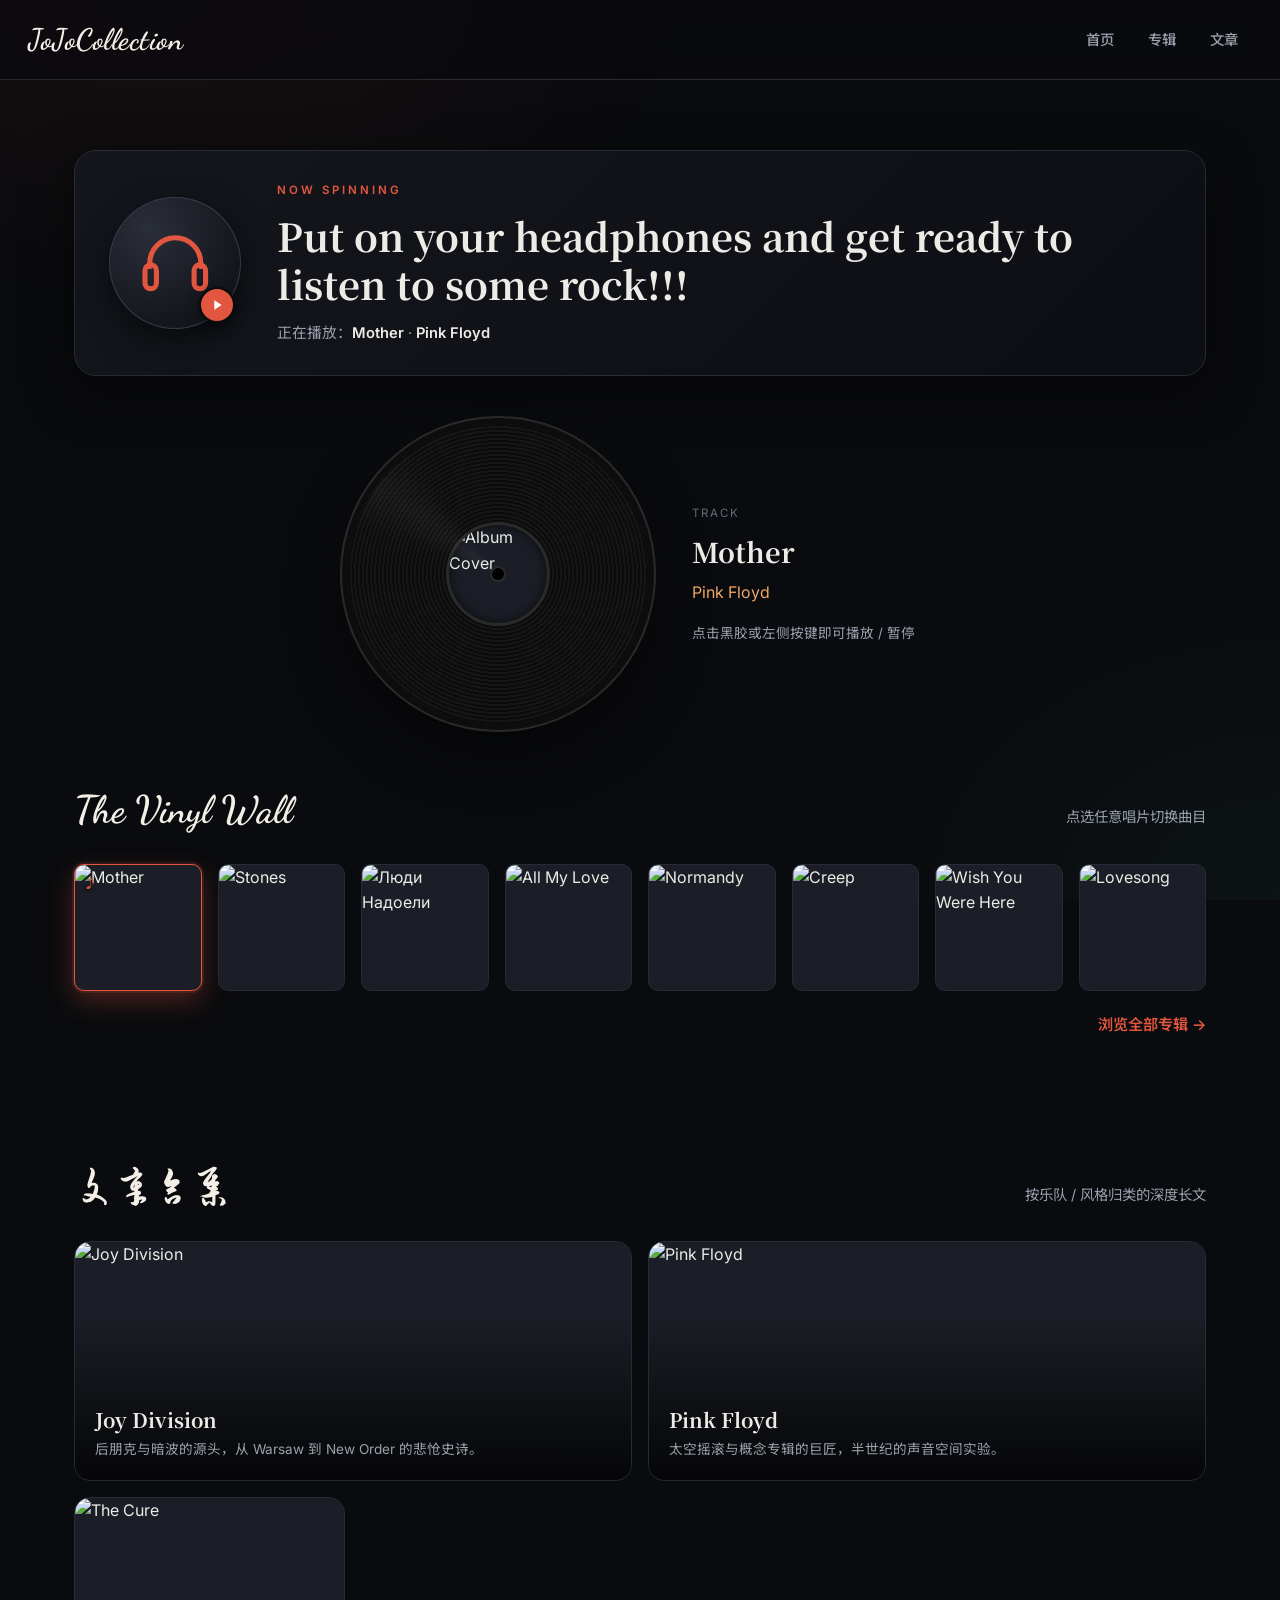
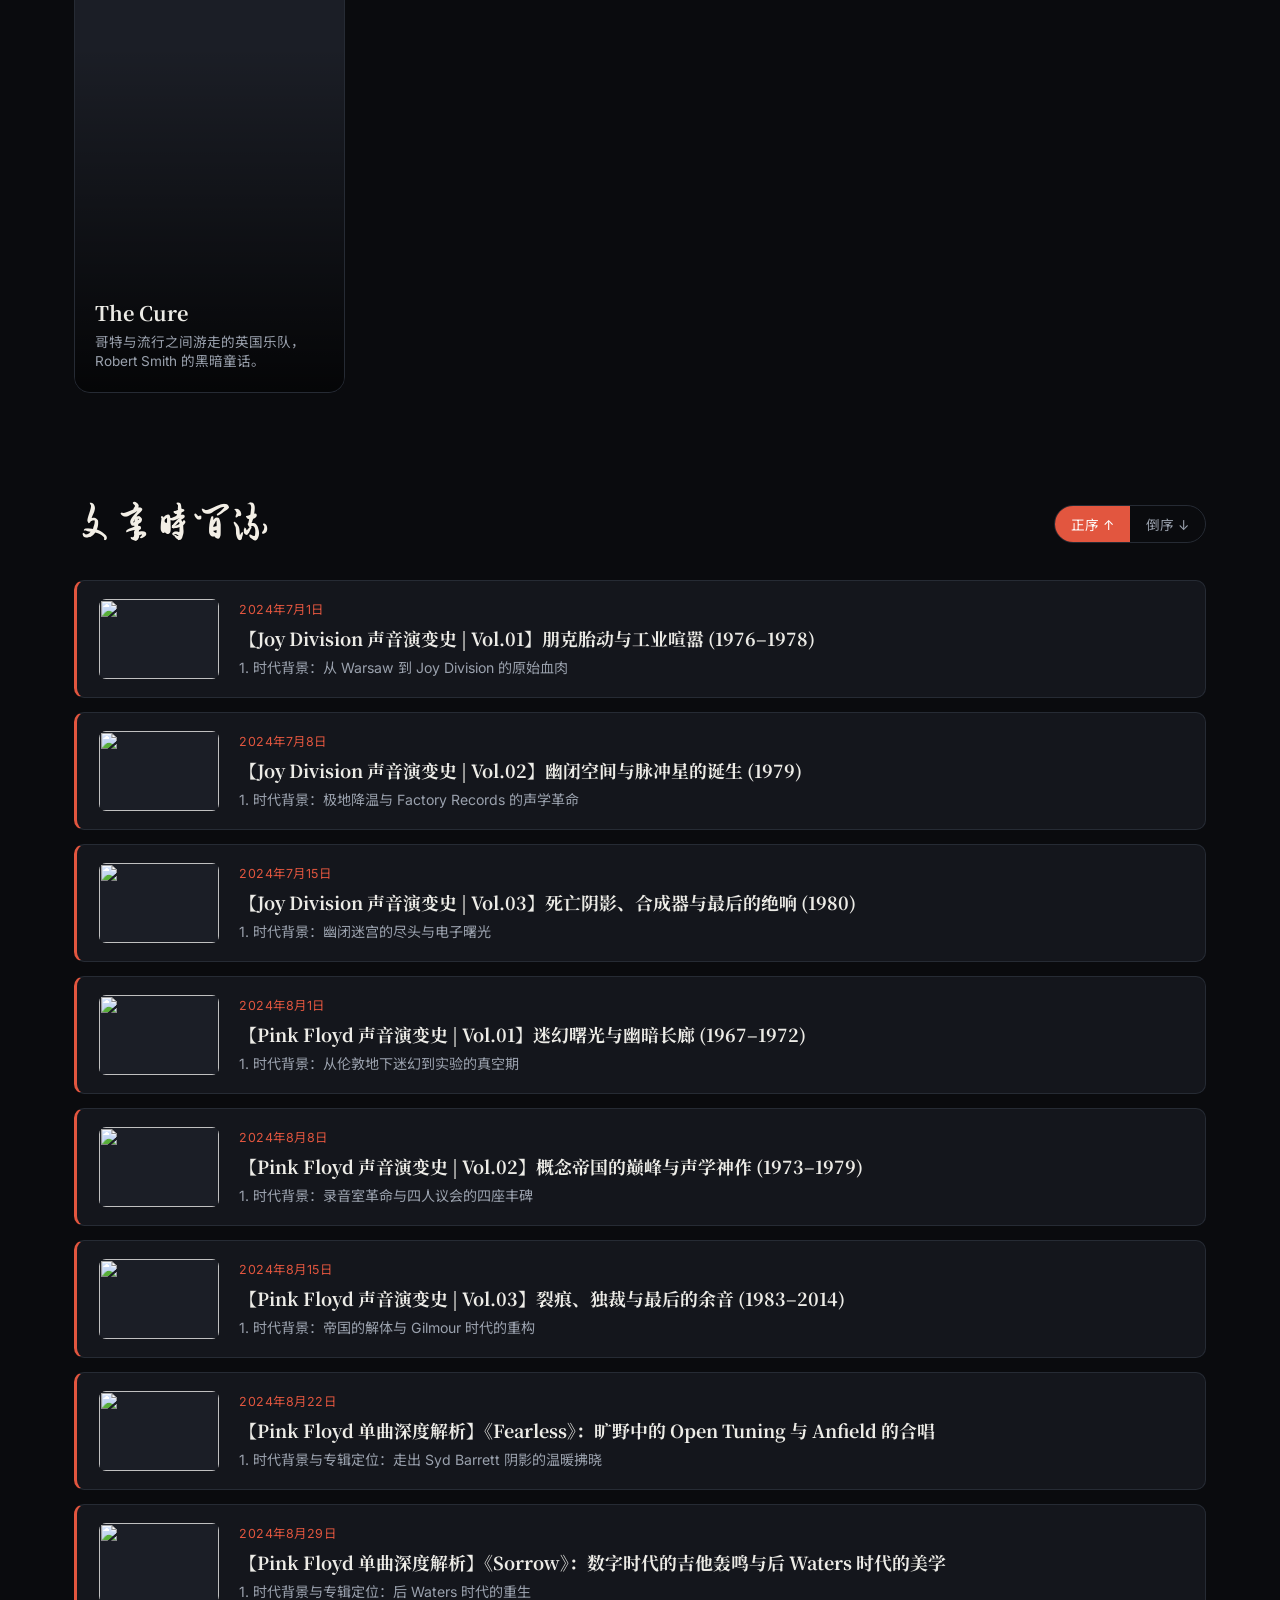
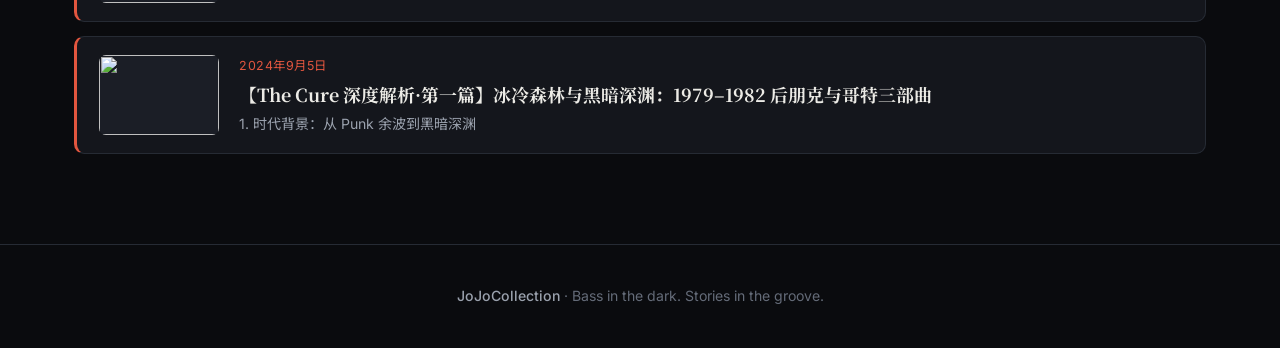
==== commit 88f39429: "Add files via upload" ====
--- a/index.html
+++ b/index.html
@@ -3,621 +3,271 @@
 <head>
     <meta charset="UTF-8">
     <meta name="viewport" content="width=device-width, initial-scale=1.0">
-    <title>JoJoCollection - 低频里的乐队手札</title>
+    <meta name="referrer" content="no-referrer">
+    <title>JoJoCollection — 低频里的乐队手札</title>
     <link rel="stylesheet" href="style.css">
-    <link href="https://fonts.googleapis.com/css2?family=Dancing+Script:wght@700&family=Noto+Serif+SC:wght@400;700&display=swap" rel="stylesheet">
+    <link rel="preconnect" href="https://fonts.googleapis.com">
+    <link rel="preconnect" href="https://fonts.gstatic.com" crossorigin>
+    <link href="https://fonts.googleapis.com/css2?family=Dancing+Script:wght@700&family=Liu+Jian+Mao+Cao&family=Inter:wght@400;500;600;700&family=Noto+Sans+SC:wght@400;500;700&family=Noto+Serif+SC:wght@400;600;700&display=swap" rel="stylesheet">
 </head>
 <body>
-    <!-- 首页黑胶唱片区 -->
-    <section id="vinyl-section" class="vinyl-section">
-        <div class="vinyl-container">
-            <div class="vinyl-wrapper">
-                <div class="vinyl-record" id="vinyl-record">
-                    <div class="vinyl-grooves"></div>
-                    <div class="vinyl-center">
-                        <img id="vinyl-cover" src="" alt="Album Cover" class="vinyl-cover">
+    <!-- 导航 -->
+    <header class="nav">
+        <a href="index.html" class="nav__brand">JoJoCollection</a>
+        <nav class="nav__links">
+            <a href="index.html" class="nav__link">首页</a>
+            <a href="albums.html" class="nav__link">专辑</a>
+            <a href="#timeline" class="nav__link">文章</a>
+        </nav>
+    </header>
+
+    <main>
+        <!-- HERO -->
+        <section class="hero">
+            <div class="hero__callout">
+                <!-- 左侧：耳机圆形播放键 -->
+                <button class="play-circle" id="play-circle" aria-label="播放/暂停">
+                    <svg viewBox="0 0 24 24" aria-hidden="true">
+                        <path d="M4 13v-1a8 8 0 0 1 16 0v1"/>
+                        <rect x="2.5" y="12.5" width="3.6" height="7.5" rx="1.8"/>
+                        <rect x="17.9" y="12.5" width="3.6" height="7.5" rx="1.8"/>
+                    </svg>
+                    <span class="play-circle__badge badge-play">
+                        <svg viewBox="0 0 24 24"><path d="M8 5v14l11-7z"/></svg>
+                    </span>
+                    <span class="play-circle__badge badge-pause">
+                        <svg viewBox="0 0 24 24"><path d="M6 5h4v14H6zM14 5h4v14h-4z"/></svg>
+                    </span>
+                </button>
+                <!-- 右侧：文案 -->
+                <div class="hero__text">
+                    <p class="hero__eyebrow">Now Spinning</p>
+                    <h1 class="hero__headline">Put on your headphones and get ready to listen to some rock!!!</h1>
+                    <p class="hero__now">正在播放：<b id="np-title">—</b> · <b id="np-artist">—</b></p>
+                </div>
+            </div>
+
+            <!-- 舞台：黑胶 + 当前曲目 -->
+            <div class="stage">
+                <div class="vinyl" id="vinyl">
+                    <div class="vinyl__center">
+                        <img id="vinyl-cover" src="" alt="Album Cover">
                     </div>
-                </div>
-            </div>
-            <div class="vinyl-info">
-                <h2 id="track-title" class="track-title">Loading...</h2>
-                <p id="track-artist" class="track-artist">Loading...</p>
-                <button id="play-btn" class="play-btn">
-                    <span class="play-icon">▶</span>
-                    <span class="pause-icon">⏸</span>
-                </button>
-            </div>
-        </div>
-        <div class="album-covers">
-            <h1 class="collection-title">JoJoCollection</h1>
-            <div class="album-grid" id="album-grid">
-                <!-- 专辑封面将通过 JS 动态生成 -->
-            </div>
-        </div>
-    </section>
-
-    <!-- 文章合集分类区 - Bento 布局 -->
-    <section id="collections" class="collections-section">
-        <h2 class="section-title">文章合集</h2>
-        <div class="bento-grid" id="bento-grid">
-            <!-- Bento 模块将通过 JS 动态生成 -->
-        </div>
-    </section>
-
-    <!-- 单篇文章时间流区 -->
-    <section id="timeline" class="timeline-section">
-        <div class="timeline-header">
-            <h2 class="section-title">文章时间流</h2>
-            <div class="sort-controls">
-                <button id="sort-asc" class="sort-btn active">正序 ↑</button>
-                <button id="sort-desc" class="sort-btn">倒序 ↓</button>
-            </div>
-        </div>
-        <div class="timeline-list" id="timeline-list">
-            <!-- 时间流文章将通过 JS 动态生成 -->
-        </div>
-    </section>
-
-    <!-- 页脚 -->
+                    <span class="vinyl__hole"></span>
+                </div>
+                <div class="stage__info">
+                    <p class="stage__label">Track</p>
+                    <h2 class="stage__title" id="stage-title">—</h2>
+                    <p class="stage__artist" id="stage-artist">—</p>
+                    <p class="stage__meta">点击黑胶或左侧按键即可播放 / 暂停</p>
+                </div>
+            </div>
+
+            <!-- 专辑缩略图 -->
+            <div class="album-strip">
+                <div class="section-head">
+                    <h2 class="section-title">The Vinyl Wall</h2>
+                    <span class="section-sub">点选任意唱片切换曲目</span>
+                </div>
+                <div class="album-grid" id="album-grid"></div>
+                <a class="more-link" href="albums.html">浏览全部专辑 →</a>
+            </div>
+        </section>
+
+        <!-- 合集 Bento -->
+        <section class="collections" id="collections">
+            <div class="section-head">
+                <h2 class="section-title">文章合集</h2>
+                <span class="section-sub">按乐队 / 风格归类的深度长文</span>
+            </div>
+            <div class="bento" id="bento-grid"></div>
+        </section>
+
+        <!-- 时间流 -->
+        <section class="timeline" id="timeline">
+            <div class="section-head timeline__bar">
+                <h2 class="section-title">文章时间流</h2>
+                <div class="sort">
+                    <button id="sort-asc" class="is-active">正序 ↑</button>
+                    <button id="sort-desc">倒序 ↓</button>
+                </div>
+            </div>
+            <div class="timeline__list" id="timeline-list"></div>
+        </section>
+    </main>
+
     <footer class="footer">
-        <p>Bass in the dark. Stories in the groove.</p>
+        <p><b>JoJoCollection</b> · Bass in the dark. Stories in the groove.</p>
     </footer>
 
-    <!-- 隐藏的音频元素 -->
     <audio id="audio-player" preload="auto"></audio>
 
-    <!-- 专辑列表模态框 -->
-    <div id="albums-modal" class="albums-modal">
-        <div class="albums-modal-content">
-            <button class="albums-modal-close">&times;</button>
-            <div class="albums-modal-header">
-                <h1 class="albums-modal-title">更多专辑</h1>
-                <p class="albums-modal-subtitle">探索更多音乐作品</p>
-            </div>
-            <div class="albums-modal-grid" id="albums-modal-grid">
-                <!-- 专辑卡片将通过 JS 动态生成 -->
-            </div>
-        </div>
-    </div>
-
-    <script src="https://cdn.jsdelivr.net/npm/marked/marked.min.js"></script>
     <script>
-        // 全局数据存储
-        let config = {};
-        let postsData = {};
-        let currentTrack = null;
-        let isPlaying = false;
-        let sortAscending = true;
-
-        // 初始化
+        let config = {}, postsData = {};
+        let currentTrack = null, isPlaying = false, sortAscending = true;
+
         document.addEventListener('DOMContentLoaded', () => {
-            loadConfig();
-            loadPosts();
+            loadData().then(() => {
+                initPlayer();
+                initCollections();
+                initTimeline();
+            });
             handleHashScroll();
         });
 
-        // 加载配置文件
-        async function loadConfig() {
-            try {
-                const response = await fetch('posts.json');
-                if (!response.ok) {
-                    throw new Error(`HTTP error! status: ${response.status}`);
-                }
-                const data = await response.json();
-                config = data.config || {};
-                console.log('Config loaded successfully:', config);
-                initVinylPlayer();
-            } catch (error) {
-                console.error('Error loading config:', error);
-                const vinylInfo = document.querySelector('.vinyl-info');
-                if (vinylInfo) {
-                    vinylInfo.innerHTML = '<p style="color: #ff6b6b;">加载配置失败，请检查 posts.json 文件</p>';
-                }
+        async function loadData() {
+            const res = await fetch('posts.json');
+            const data = await res.json();
+            config = data.config || {};
+            postsData = data;
+        }
+
+        /* ---------- 播放器 ---------- */
+        function initPlayer() {
+            if (!config.vinyl) return;
+            const grid = document.getElementById('album-grid');
+            const tracks = config.vinyl.tracks;
+            const defaultId = config.vinyl.defaultTrackId;
+
+            grid.innerHTML = '';
+            tracks.forEach(track => {
+                const el = document.createElement('div');
+                el.className = 'album-thumb';
+                el.dataset.id = track.id;
+                el.innerHTML = `<img src="${track.cover}" alt="${track.title}">`;
+                el.addEventListener('click', () => selectTrack(track.id, true));
+                grid.appendChild(el);
+            });
+
+            // 播放键
+            document.getElementById('play-circle').addEventListener('click', togglePlay);
+            document.getElementById('vinyl').addEventListener('click', togglePlay);
+
+            const audio = document.getElementById('audio-player');
+            audio.addEventListener('ended', () => setPlaying(false));
+
+            selectTrack(defaultId, false); // 预载默认曲目（不自动播放）
+        }
+
+        function selectTrack(id, autoplay) {
+            const track = config.vinyl.tracks.find(t => t.id === id);
+            if (!track) return;
+            currentTrack = track;
+            const audio = document.getElementById('audio-player');
+            audio.src = track.audio;
+
+            document.getElementById('vinyl-cover').src = track.cover;
+            document.getElementById('stage-title').textContent = track.title;
+            document.getElementById('stage-artist').textContent = track.artist;
+            document.getElementById('np-title').textContent = track.title;
+            document.getElementById('np-artist').textContent = track.artist;
+
+            document.querySelectorAll('.album-thumb').forEach(el =>
+                el.classList.toggle('is-active', el.dataset.id === id));
+
+            if (autoplay) { audio.play(); setPlaying(true); }
+        }
+
+        function togglePlay() {
+            if (!currentTrack) return;
+            const audio = document.getElementById('audio-player');
+            if (isPlaying) { audio.pause(); setPlaying(false); }
+            else { audio.play(); setPlaying(true); }
+        }
+
+        function setPlaying(state) {
+            isPlaying = state;
+            document.getElementById('play-circle').classList.toggle('is-playing', state);
+            document.getElementById('vinyl').classList.toggle('is-spinning', state);
+        }
+
+        /* ---------- 合集 Bento ---------- */
+        function initCollections() {
+            const grid = document.getElementById('bento-grid');
+            if (!postsData.collections) return;
+            grid.innerHTML = '';
+            postsData.collections.forEach(c => {
+                const item = document.createElement('div');
+                item.className = 'bento__item' + (c.size === 'horizontal' ? ' is-wide' : c.size === 'vertical' ? ' is-tall' : '');
+                item.innerHTML = `
+                    <img class="bento__cover" src="${c.cover}" alt="${c.title}">
+                    <div class="bento__overlay">
+                        <h3 class="bento__title">${c.title}</h3>
+                        <p class="bento__desc">${c.description}</p>
+                    </div>`;
+                item.addEventListener('click', () => filterTimeline(c.id, c.title));
+                grid.appendChild(item);
+            });
+        }
+
+        function filterTimeline(collectionId, title) {
+            const list = document.getElementById('timeline-list');
+            const head = document.querySelector('.timeline .section-title');
+            const posts = postsData.posts.filter(p => p.collectionId === collectionId);
+            head.textContent = title;
+            document.querySelector('.sort').style.display = 'none';
+            renderTimeline(posts);
+            document.getElementById('timeline').scrollIntoView({ behavior: 'smooth' });
+
+            if (!document.getElementById('back-btn')) {
+                const back = document.createElement('button');
+                back.id = 'back-btn'; back.className = 'btn btn--ghost';
+                back.style.marginLeft = 'auto';
+                back.textContent = '← 返回全部文章';
+                back.onclick = () => { initTimeline(); };
+                document.querySelector('.timeline__bar').appendChild(back);
             }
         }
 
-        // 加载文章数据
-        async function loadPosts() {
-            try {
-                const response = await fetch('posts.json');
-                if (!response.ok) {
-                    throw new Error(`HTTP error! status: ${response.status}`);
-                }
-                const data = await response.json();
-                postsData = data;
-                console.log('Posts loaded successfully:', postsData);
-                initCollections();
-                initTimeline();
-            } catch (error) {
-                console.error('Error loading posts:', error);
-                const bentoGrid = document.getElementById('bento-grid');
-                const timelineList = document.getElementById('timeline-list');
-                if (bentoGrid) {
-                    bentoGrid.innerHTML = '<p style="color: #ff6b6b; padding: 2rem;">加载文章数据失败，请检查 posts.json 文件</p>';
-                }
-                if (timelineList) {
-                    timelineList.innerHTML = '<p style="color: #ff6b6b; padding: 2rem;">加载文章数据失败，请检查 posts.json 文件</p>';
-                }
-            }
-        }
-
-        // 初始化黑胶播放器
-        function initVinylPlayer() {
-            if (!config.vinyl) return;
-            
-            const albumGrid = document.getElementById('album-grid');
-            if (!albumGrid) return;
-            
-            const tracks = config.vinyl.tracks;
-            const defaultTrackId = config.vinyl.defaultTrackId;
-            
-            // 生成专辑封面网格
-            albumGrid.innerHTML = '';
-            
-            tracks.forEach((track, index) => {
-                const albumItem = document.createElement('div');
-                albumItem.className = 'album-item';
-                if (track.id === defaultTrackId) {
-                    albumItem.classList.add('active');
-                }
-                
-                const img = document.createElement('img');
-                img.src = track.cover;
-                img.alt = track.title;
-                
-                albumItem.appendChild(img);
-                albumItem.addEventListener('click', () => playTrack(track.id));
-                albumGrid.appendChild(albumItem);
-                
-                // 在第6张专辑右下角添加"更多曲目"按钮
-                if (index === tracks.length - 1) {
-                    const moreTracksBtn = document.createElement('div');
-                    moreTracksBtn.className = 'more-tracks-button';
-                    moreTracksBtn.textContent = '更多曲目';
-                    moreTracksBtn.addEventListener('click', (e) => {
-                        e.stopPropagation();
-                        showAlbumsModal();
-                    });
-                    albumItem.appendChild(moreTracksBtn);
-                }
-            });
-            
-            // 加载默认曲目
-            playTrack(defaultTrackId);
-            
-            // 播放按钮事件
-            const playBtn = document.getElementById('play-btn');
-            if (playBtn) {
-                playBtn.addEventListener('click', togglePlay);
-            }
-            
-            // 音频播放结束事件
-            const audioPlayer = document.getElementById('audio-player');
-            if (audioPlayer) {
-                audioPlayer.addEventListener('ended', () => {
-                    const playBtn = document.getElementById('play-btn');
-                    const vinylRecord = document.getElementById('vinyl-record');
-                    if (playBtn) playBtn.classList.remove('playing');
-                    if (vinylRecord) vinylRecord.classList.remove('playing');
-                    isPlaying = false;
-                });
-            }
-        }
-
-        // 播放指定曲目
-        function playTrack(trackId) {
-            if (!config.vinyl) return;
-            
-            const track = config.vinyl.tracks.find(t => t.id === trackId);
-            if (!track) return;
-            
-            currentTrack = track;
-            
-            // 更新黑胶中心图片
-            const vinylCover = document.getElementById('vinyl-cover');
-            if (vinylCover) vinylCover.src = track.cover;
-            
-            // 更新曲目信息
-            const trackTitle = document.getElementById('track-title');
-            const trackArtist = document.getElementById('track-artist');
-            if (trackTitle) trackTitle.textContent = track.title;
-            if (trackArtist) trackArtist.textContent = track.artist;
-            
-            // 更新音频源
-            const audioPlayer = document.getElementById('audio-player');
-            if (audioPlayer) audioPlayer.src = track.audio;
-            
-            // 更新专辑封面选中状态
-            document.querySelectorAll('.album-item').forEach((item, index) => {
-                if (config.vinyl.tracks[index].id === trackId) {
-                    item.classList.add('active');
-                } else {
-                    item.classList.remove('active');
-                }
-            });
-            
-            // 如果正在播放，重新播放新曲目
-            if (isPlaying && audioPlayer) {
-                audioPlayer.play();
-            }
-        }
-
-        // 切换播放/暂停
-        function togglePlay() {
-            const audioPlayer = document.getElementById('audio-player');
-            const playBtn = document.getElementById('play-btn');
-            const vinylRecord = document.getElementById('vinyl-record');
-            
-            if (!currentTrack || !audioPlayer || !playBtn || !vinylRecord) return;
-            
-            if (isPlaying) {
-                audioPlayer.pause();
-                playBtn.classList.remove('playing');
-                vinylRecord.classList.remove('playing');
-            } else {
-                audioPlayer.play();
-                playBtn.classList.add('playing');
-                vinylRecord.classList.add('playing');
-            }
-            
-            isPlaying = !isPlaying;
-        }
-
-        // 初始化合集区（Bento 布局）
-        function initCollections() {
-            if (!postsData.collections) return;
-            
-            const bentoGrid = document.getElementById('bento-grid');
-            if (!bentoGrid) return;
-            
-            bentoGrid.innerHTML = '';
-            
-            postsData.collections.forEach(collection => {
-                const bentoItem = document.createElement('div');
-                bentoItem.className = `bento-item ${collection.size}`;
-                
-                const cover = document.createElement('img');
-                cover.src = collection.cover;
-                cover.alt = collection.title;
-                cover.className = 'bento-cover';
-                
-                const overlay = document.createElement('div');
-                overlay.className = 'bento-overlay';
-                
-                const title = document.createElement('h3');
-                title.className = 'bento-title';
-                title.textContent = collection.title;
-                
-                const description = document.createElement('p');
-                description.className = 'bento-description';
-                description.textContent = collection.description;
-                
-                overlay.appendChild(title);
-                overlay.appendChild(description);
-                bentoItem.appendChild(cover);
-                bentoItem.appendChild(overlay);
-                
-                bentoItem.addEventListener('click', () => {
-                    showCollectionPosts(collection.id);
-                });
-                
-                bentoGrid.appendChild(bentoItem);
-            });
-        }
-
-        // 显示合集文章
-        function showCollectionPosts(collectionId) {
-            const collection = postsData.collections.find(c => c.id === collectionId);
-            if (!collection) return;
-            
-            const collectionPosts = postsData.posts.filter(post => post.collectionId === collectionId);
-            
-            // 临时替换时间流区域显示合集文章
-            const timelineSection = document.getElementById('timeline');
-            const timelineHeader = timelineSection.querySelector('.timeline-header');
-            const timelineList = document.getElementById('timeline-list');
-            
-            timelineHeader.querySelector('h2').textContent = collection.title;
-            timelineHeader.querySelector('.sort-controls').style.display = 'none';
-            
-            timelineList.innerHTML = '';
-            
-            if (collectionPosts.length === 0) {
-                timelineList.innerHTML = '<p style="text-align: center; color: var(--text-secondary); padding: 2rem;">该合集暂无文章</p>';
-                return;
-            }
-            
-            collectionPosts.forEach(post => {
-                const timelineItem = document.createElement('div');
-                timelineItem.className = 'timeline-item';
-                
-                const date = document.createElement('div');
-                date.className = 'timeline-date';
-                date.textContent = formatDate(post.date);
-                
-                const title = document.createElement('h3');
-                title.className = 'timeline-title';
-                title.textContent = post.title;
-                
-                const excerpt = document.createElement('p');
-                excerpt.className = 'timeline-excerpt';
-                excerpt.textContent = post.excerpt;
-                
-                timelineItem.appendChild(date);
-                timelineItem.appendChild(title);
-                timelineItem.appendChild(excerpt);
-                
-                timelineItem.addEventListener('click', () => {
-                    showArticleDetail(post);
-                });
-                
-                timelineList.appendChild(timelineItem);
-            });
-            
-            // 滚动到时间流区域
-            timelineSection.scrollIntoView({ behavior: 'smooth' });
-            
-            // 先移除所有已存在的返回按钮
-            const existingBackBtns = timelineHeader.querySelectorAll('.sort-controls button');
-            existingBackBtns.forEach(btn => {
-                if (btn.textContent.includes('返回')) {
-                    btn.remove();
-                }
-            });
-            
-            // 添加返回按钮
-            const backBtn = document.createElement('button');
-            backBtn.className = 'sort-btn';
-            backBtn.textContent = '← 返回全部文章';
-            backBtn.style.marginLeft = 'auto';
-            backBtn.addEventListener('click', () => {
-                initTimeline();
-                timelineHeader.querySelector('.sort-controls').style.display = 'flex';
-            });
-            timelineHeader.querySelector('.sort-controls').style.display = 'flex';
-            timelineHeader.querySelector('.sort-controls').appendChild(backBtn);
-        }
-
-        // 显示文章详情
-        function showArticleDetail(post) {
-            // 创建模态框显示文章详情
-            const modal = document.createElement('div');
-            modal.className = 'article-modal';
-            
-            modal.innerHTML = `
-                <div class="modal-content">
-                    <button class="modal-close">&times;</button>
-                    <img src="${post.cover}" alt="${post.title}" class="modal-cover">
-                    <h1 class="modal-title">${post.title}</h1>
-                    <div class="modal-meta">
-                        <span class="modal-date">${formatDate(post.date)}</span>
-                        <div class="modal-tags">
-                            ${post.tags.map(tag => `<span class="modal-tag">${tag}</span>`).join('')}
-                        </div>
-                    </div>
-                    <div class="modal-body">${marked.parse(post.content)}</div>
-                </div>
-            `;
-            
-            document.body.appendChild(modal);
-            
-            // 关闭按钮
-            modal.querySelector('.modal-close').addEventListener('click', () => {
-                document.body.removeChild(modal);
-            });
-            
-            // 点击背景关闭
-            modal.addEventListener('click', (e) => {
-                if (e.target === modal) {
-                    document.body.removeChild(modal);
-                }
-            });
-            
-            // 处理音频元素样式
-            const audioElements = modal.querySelectorAll('audio');
-            audioElements.forEach(audio => {
-                audio.style.width = '100%';
-                audio.style.margin = '1.5rem 0';
-                audio.style.borderRadius = '8px';
-            });
-        }
-
-        // 初始化时间流
+        /* ---------- 时间流 ---------- */
         function initTimeline() {
-            if (!postsData.posts) return;
-            
-            const timelineList = document.getElementById('timeline-list');
-            if (!timelineList) return;
-            
-            // 重置标题
-            const timelineHeader = document.querySelector('.timeline-header');
-            timelineHeader.querySelector('h2').textContent = '文章时间流';
-            
-            // 移除返回按钮
-            const backBtn = timelineHeader.querySelector('.sort-controls button:last-child');
-            if (backBtn && backBtn.textContent.includes('返回')) {
-                backBtn.remove();
-            }
-            
-            renderTimeline();
-            
-            // 排序按钮事件
-            const sortAscBtn = document.getElementById('sort-asc');
-            const sortDescBtn = document.getElementById('sort-desc');
-            
-            if (sortAscBtn) {
-                sortAscBtn.addEventListener('click', () => {
-                    sortAscending = true;
-                    updateSortButtons();
-                    renderTimeline();
-                });
-            }
-            
-            if (sortDescBtn) {
-                sortDescBtn.addEventListener('click', () => {
-                    sortAscending = false;
-                    updateSortButtons();
-                    renderTimeline();
-                });
-            }
-        }
-
-        // 更新排序按钮状态
-        function updateSortButtons() {
-            const ascBtn = document.getElementById('sort-asc');
-            const descBtn = document.getElementById('sort-desc');
-            
-            if (!ascBtn || !descBtn) return;
-            
-            if (sortAscending) {
-                ascBtn.classList.add('active');
-                descBtn.classList.remove('active');
-            } else {
-                ascBtn.classList.remove('active');
-                descBtn.classList.add('active');
-            }
-        }
-
-        // 渲染时间流
-        function renderTimeline() {
-            if (!postsData.posts) return;
-            
-            const timelineList = document.getElementById('timeline-list');
-            if (!timelineList) return;
-            
-            timelineList.innerHTML = '';
-            
-            // 复制并排序文章
-            const sortedPosts = [...postsData.posts].sort((a, b) => {
-                const dateA = new Date(a.date);
-                const dateB = new Date(b.date);
-                return sortAscending ? dateA - dateB : dateB - dateA;
-            });
-            
-            sortedPosts.forEach(post => {
-                const timelineItem = document.createElement('div');
-                timelineItem.className = 'timeline-item';
-                
-                const date = document.createElement('div');
-                date.className = 'timeline-date';
-                date.textContent = formatDate(post.date);
-                
-                const title = document.createElement('h3');
-                title.className = 'timeline-title';
-                title.textContent = post.title;
-                
-                const excerpt = document.createElement('p');
-                excerpt.className = 'timeline-excerpt';
-                excerpt.textContent = post.excerpt;
-                
-                timelineItem.appendChild(date);
-                timelineItem.appendChild(title);
-                timelineItem.appendChild(excerpt);
-                
-                timelineItem.addEventListener('click', () => {
-                    showArticleDetail(post);
-                });
-                
-                timelineList.appendChild(timelineItem);
-            });
-        }
-
-        // 格式化日期
-        function formatDate(dateString) {
-            const date = new Date(dateString);
-            return date.toLocaleDateString('zh-CN', {
-                year: 'numeric',
-                month: 'long',
-                day: 'numeric'
-            });
-        }
-
-        // 显示专辑列表模态框
-        function showAlbumsModal() {
-            const modal = document.getElementById('albums-modal');
-            const albumsGrid = document.getElementById('albums-modal-grid');
-            
-            if (!config.albums) return;
-            
-            albumsGrid.innerHTML = '';
-            
-            config.albums.forEach(album => {
-                const albumCard = document.createElement('div');
-                albumCard.className = 'albums-modal-card';
-                
-                const cover = document.createElement('img');
-                cover.src = album.cover;
-                cover.alt = album.title;
-                cover.className = 'albums-modal-card-cover';
-                
-                const info = document.createElement('div');
-                info.className = 'albums-modal-card-info';
-                
-                const title = document.createElement('h3');
-                title.className = 'albums-modal-card-title';
-                title.textContent = album.title;
-                
-                const artist = document.createElement('p');
-                artist.className = 'albums-modal-card-artist';
-                artist.textContent = album.artist;
-                
-                const year = document.createElement('p');
-                year.className = 'albums-modal-card-year';
-                year.textContent = album.year;
-                
-                const description = document.createElement('p');
-                description.className = 'albums-modal-card-description';
-                description.textContent = album.description;
-                
-                const tracks = document.createElement('div');
-                tracks.className = 'albums-modal-card-tracks';
-                
-                album.tracks.forEach((track, index) => {
-                    const trackElement = document.createElement('div');
-                    trackElement.className = 'albums-modal-card-track';
-                    trackElement.textContent = `${index + 1}. ${track}`;
-                    tracks.appendChild(trackElement);
-                });
-                
-                info.appendChild(title);
-                info.appendChild(artist);
-                info.appendChild(year);
-                info.appendChild(description);
-                info.appendChild(tracks);
-                
-                albumCard.appendChild(cover);
-                albumCard.appendChild(info);
-                
-                albumsGrid.appendChild(albumCard);
-            });
-            
-            modal.classList.add('active');
-            
-            // 模态框关闭事件
-            const closeBtn = modal.querySelector('.albums-modal-close');
-            closeBtn.onclick = () => {
-                modal.classList.remove('active');
-            };
-            
-            modal.onclick = (e) => {
-                if (e.target === modal) {
-                    modal.classList.remove('active');
-                }
-            };
-        }
-
-        // 处理 hash 滚动
+            document.querySelector('.timeline .section-title').textContent = '文章时间流';
+            document.querySelector('.sort').style.display = '';
+            const back = document.getElementById('back-btn');
+            if (back) back.remove();
+            renderTimeline(postsData.posts);
+
+            document.getElementById('sort-asc').onclick = () => { sortAscending = true; updateSort(); renderTimeline(postsData.posts); };
+            document.getElementById('sort-desc').onclick = () => { sortAscending = false; updateSort(); renderTimeline(postsData.posts); };
+        }
+
+        function updateSort() {
+            document.getElementById('sort-asc').classList.toggle('is-active', sortAscending);
+            document.getElementById('sort-desc').classList.toggle('is-active', !sortAscending);
+        }
+
+        function renderTimeline(posts) {
+            const list = document.getElementById('timeline-list');
+            list.innerHTML = '';
+            if (!posts.length) { list.innerHTML = '<p style="color:var(--text-dim)">该合集暂无文章</p>'; return; }
+            const sorted = [...posts].sort((a, b) => {
+                const da = new Date(a.date), db = new Date(b.date);
+                return sortAscending ? da - db : db - da;
+            });
+            sorted.forEach(post => {
+                const card = document.createElement('div');
+                card.className = 'tl-card';
+                card.innerHTML = `
+                    <img class="tl-card__cover" src="${post.cover}" alt="">
+                    <div>
+                        <div class="tl-card__date">${formatDate(post.date)}</div>
+                        <h3 class="tl-card__title">${post.title}</h3>
+                        <p class="tl-card__excerpt">${stripMd(post.excerpt)}</p>
+                    </div>`;
+                card.addEventListener('click', () => { window.location.href = 'article.html?id=' + post.id; });
+                list.appendChild(card);
+            });
+        }
+
+        function stripMd(s) { return (s || '').replace(/[#>*`]/g, '').trim(); }
+        function formatDate(s) { return new Date(s).toLocaleDateString('zh-CN', { year: 'numeric', month: 'long', day: 'numeric' }); }
+
         function handleHashScroll() {
-            if (window.location.hash) {
-                const targetId = window.location.hash.substring(1);
-                const targetElement = document.getElementById(targetId);
-                if (targetElement) {
-                    setTimeout(() => {
-                        targetElement.scrollIntoView({ behavior: 'smooth' });
-                    }, 100);
-                }
+            if (location.hash) {
+                const el = document.getElementById(location.hash.slice(1));
+                if (el) setTimeout(() => el.scrollIntoView({ behavior: 'smooth' }), 120);
             }
         }
     </script>
 </body>
-</html>+</html>
--- a/style.css
+++ b/style.css
@@ -1,827 +1,531 @@
-/* ===== 全局样式 ===== */
-* {
-    margin: 0;
-    padding: 0;
-    box-sizing: border-box;
-}
-
-html {
-    scroll-behavior: smooth;
-}
+/* ============================================================
+   JoJoCollection — 高级专业深色设计系统
+   去掉刺眼黄色，改为近黑中性底 + 低饱和暖橙红点缀
+   ============================================================ */
+
+*, *::before, *::after { margin: 0; padding: 0; box-sizing: border-box; }
 
 :root {
-    --bg-primary: #0a0a0a;
-    --bg-secondary: #1a1a1a;
-    --bg-tertiary: #2a2a2a;
-    --text-primary: #e0e0e0;
-    --text-secondary: #a0a0a0;
-    --accent: #b8860b;
-    --accent-dark: #8b6914;
-    --bass-wave: #4a4a4a;
-    --vinyl-black: #1a1a1a;
-    --vinyl-groove: #0a0a0a;
-}
+  /* 底色：近黑中性，带一丝冷调，显专业 */
+  --bg:            #0a0b0e;
+  --bg-grad-1:     #0c0e13;
+  --bg-grad-2:     #08090c;
+  --surface:       #14161c;
+  --surface-2:     #1b1e26;
+  --surface-3:     #22262f;
+  --border:        #262b34;
+  --border-strong: #333a46;
+
+  /* 文字 */
+  --text:        #ecebe6;
+  --text-dim:    #9aa1ad;
+  --text-faint:  #646b78;
+
+  /* 点缀色：低饱和暖橙红（rock 能量，但克制高级） */
+  --accent:        #e2563f;
+  --accent-2:      #f0a868;
+  --accent-soft:   rgba(226, 86, 63, 0.14);
+  --accent-line:   rgba(226, 86, 63, 0.45);
+
+  /* 暗夜主题专用（文章页切换） */
+  --noir:          #5eead4;
+
+  --radius:    16px;
+  --radius-sm: 10px;
+  --radius-xs: 7px;
+  --shadow:      0 18px 50px rgba(0,0,0,0.5);
+  --shadow-sm:   0 8px 24px rgba(0,0,0,0.35);
+  --maxw: 1180px;
+
+  --font-display: 'Dancing Script', 'Liu Jian Mao Cao', cursive;
+  --font-ui:      'Inter', 'Noto Sans SC', system-ui, -apple-system, sans-serif;
+  --font-serif:   'Noto Serif SC', Georgia, 'Times New Roman', serif;
+  --font-sans:    'Noto Sans SC', 'Inter', system-ui, sans-serif;
+}
+
+html { scroll-behavior: smooth; }
 
 body {
-    font-family: 'Noto Serif SC', serif;
-    background-color: var(--bg-primary);
-    color: var(--text-primary);
-    line-height: 1.6;
-    overflow-x: hidden;
-}
-
-/* 暗黑复古贝斯元素装饰 */
+  font-family: var(--font-ui);
+  background: var(--bg);
+  color: var(--text);
+  line-height: 1.6;
+  overflow-x: hidden;
+  -webkit-font-smoothing: antialiased;
+  text-rendering: optimizeLegibility;
+}
+
+/* 极淡噪点/光晕背景，增加质感而不抢戏 */
 body::before {
-    content: '';
-    position: fixed;
-    top: 0;
-    left: 0;
-    width: 100%;
-    height: 100%;
-    background: 
-        radial-gradient(ellipse at 20% 80%, rgba(184, 134, 11, 0.03) 0%, transparent 50%),
-        radial-gradient(ellipse at 80% 20%, rgba(74, 74, 74, 0.05) 0%, transparent 50%);
-    pointer-events: none;
-    z-index: 0;
-}
-
-/* ===== 首页黑胶唱片区 ===== */
-.vinyl-section {
-    min-height: 100vh;
-    display: flex;
-    flex-direction: column;
-    align-items: center;
-    justify-content: center;
-    padding: 2rem;
-    position: relative;
-    background: linear-gradient(180deg, var(--bg-primary) 0%, var(--bg-secondary) 100%);
-    z-index: 1;
-}
-
-.vinyl-container {
-    display: flex;
-    flex-direction: column;
-    align-items: center;
-    gap: 2rem;
-    width: 100%;
-    max-width: 1200px;
-}
-
-@media (min-width: 768px) {
-    .vinyl-container {
-        flex-direction: row;
-        justify-content: center;
-        align-items: center;
-        gap: 4rem;
-    }
-}
-
-.vinyl-wrapper {
-    display: flex;
-    justify-content: center;
-    align-items: center;
-}
-
-.vinyl-record {
-    width: 280px;
-    height: 280px;
-    border-radius: 50%;
-    background: 
-        repeating-radial-gradient(
-            circle at center,
-            var(--vinyl-groove) 0px,
-            var(--vinyl-groove) 2px,
-            var(--vinyl-black) 2px,
-            var(--vinyl-black) 4px
-        );
-    box-shadow: 
-        0 0 0 8px var(--vinyl-black),
-        0 0 0 10px var(--bass-wave),
-        0 20px 40px rgba(0, 0, 0, 0.5);
-    display: flex;
-    align-items: center;
-    justify-content: center;
-    position: relative;
-    transition: transform 0.3s ease;
-}
-
-@media (min-width: 768px) {
-    .vinyl-record {
-        width: 350px;
-        height: 350px;
-    }
-}
-
-.vinyl-record.playing {
-    animation: spin 8s linear infinite;
-}
-
-@keyframes spin {
-    from { transform: rotate(0deg); }
-    to { transform: rotate(360deg); }
-}
-
-.vinyl-grooves {
-    position: absolute;
-    width: 100%;
-    height: 100%;
-    border-radius: 50%;
-    background: 
-        repeating-radial-gradient(
-            circle at center,
-            transparent 0px,
-            transparent 30px,
-            rgba(255, 255, 255, 0.02) 30px,
-            rgba(255, 255, 255, 0.02) 31px
-        );
-}
-
-.vinyl-center {
-    width: 100px;
-    height: 100px;
-    border-radius: 50%;
-    background: var(--bg-tertiary);
-    display: flex;
-    align-items: center;
-    justify-content: center;
-    overflow: hidden;
-    border: 3px solid var(--bass-wave);
-    box-shadow: inset 0 0 10px rgba(0, 0, 0, 0.5);
-}
-
-@media (min-width: 768px) {
-    .vinyl-center {
-        width: 120px;
-        height: 120px;
-    }
-}
-
-.vinyl-cover {
-    width: 100%;
-    height: 100%;
-    object-fit: cover;
-    border-radius: 50%;
-}
-
-.vinyl-info {
-    text-align: center;
-    max-width: 300px;
-}
-
-.track-title {
-    font-size: 1.5rem;
-    color: var(--text-primary);
-    margin-bottom: 0.5rem;
-    font-weight: 700;
-}
-
-.track-artist {
-    font-size: 1rem;
-    color: var(--text-secondary);
-    margin-bottom: 1rem;
-}
-
-.play-btn {
-    width: 60px;
-    height: 60px;
-    border-radius: 50%;
-    background: var(--accent);
-    border: none;
-    color: var(--bg-primary);
-    font-size: 1.5rem;
-    cursor: pointer;
-    transition: all 0.3s ease;
-    display: flex;
-    align-items: center;
-    justify-content: center;
-    box-shadow: 0 4px 15px rgba(184, 134, 11, 0.3);
-}
-
-.play-btn:hover {
-    background: var(--accent-dark);
-    transform: scale(1.05);
-}
-
-.play-btn .pause-icon {
-    display: none;
-}
-
-.play-btn.playing .play-icon {
-    display: none;
-}
-
-.play-btn.playing .pause-icon {
-    display: block;
-}
-
-.album-covers {
-    width: 100%;
-    max-width: 1200px;
-    margin-top: 2rem;
-}
-
-.collection-title {
-    font-family: 'Dancing Script', cursive;
-    font-size: 2.5rem;
-    color: var(--accent);
-    text-align: center;
-    margin-bottom: 1.5rem;
-    text-shadow: 2px 2px 4px rgba(0, 0, 0, 0.5);
-}
+  content: '';
+  position: fixed; inset: 0;
+  background:
+    radial-gradient(900px 500px at 12% 0%, rgba(226,86,63,0.06), transparent 60%),
+    radial-gradient(800px 600px at 100% 100%, rgba(95,234,212,0.04), transparent 55%);
+  pointer-events: none; z-index: 0;
+}
+
+img { display: block; max-width: 100%; }
+a { color: inherit; text-decoration: none; }
+button { font-family: inherit; cursor: pointer; }
+
+.wrap { width: 100%; max-width: var(--maxw); margin: 0 auto; padding: 0 24px; }
+
+/* ============================================================
+   导航
+   ============================================================ */
+.nav {
+  position: sticky; top: 0; z-index: 100;
+  display: flex; align-items: center; justify-content: space-between;
+  padding: 16px 28px;
+  background: rgba(10,11,14,0.72);
+  backdrop-filter: blur(14px);
+  border-bottom: 1px solid var(--border);
+}
+.nav__brand {
+  font-family: var(--font-display);
+  font-size: 1.85rem; font-weight: 700;
+  letter-spacing: 0.5px;
+  color: #f3efe6;
+  text-shadow: 0 1px 0 rgba(0,0,0,.35);
+}
+.nav__links { display: flex; gap: 6px; align-items: center; }
+.nav__link {
+  padding: 8px 14px; border-radius: 999px;
+  color: var(--text-dim); font-size: 0.9rem; font-weight: 500;
+  transition: color .25s, background .25s;
+}
+.nav__link:hover { color: var(--text); background: var(--surface); }
+.nav__link--accent {
+  color: #fff; background: var(--accent);
+}
+.nav__link--accent:hover { background: #c8462f; color: #fff; }
+
+/* ============================================================
+   通用按钮
+   ============================================================ */
+.btn {
+  display: inline-flex; align-items: center; gap: 8px;
+  padding: 11px 20px; border-radius: 999px;
+  border: 1px solid var(--border-strong);
+  background: var(--surface-2); color: var(--text);
+  font-size: 0.92rem; font-weight: 500;
+  transition: transform .2s, border-color .25s, background .25s;
+}
+.btn:hover { transform: translateY(-2px); border-color: var(--accent); }
+.btn--ghost { background: transparent; }
+.btn--accent { background: var(--accent); border-color: var(--accent); color: #fff; }
+.btn--accent:hover { background: #c8462f; }
+
+/* ============================================================
+   HERO — 耳机圆形播放键 + 文案
+   ============================================================ */
+.hero {
+  position: relative; z-index: 1;
+  padding: 70px 24px 40px;
+  max-width: var(--maxw); margin: 0 auto;
+}
+.hero__callout {
+  display: flex; align-items: center; gap: 36px;
+  flex-wrap: wrap;
+  padding: 30px 34px;
+  background: linear-gradient(135deg, var(--surface) 0%, var(--bg-grad-1) 100%);
+  border: 1px solid var(--border);
+  border-radius: 22px;
+  box-shadow: var(--shadow);
+}
+/* 左侧：耳机圆形播放键 */
+.play-circle {
+  position: relative; flex: 0 0 auto;
+  width: 132px; height: 132px; border-radius: 50%;
+  border: none; cursor: pointer;
+  background: radial-gradient(circle at 30% 25%, #2a2e38, #14161c 70%);
+  box-shadow: 0 10px 30px rgba(0,0,0,.55), inset 0 0 0 1px var(--border-strong);
+  display: grid; place-items: center;
+  transition: transform .25s, box-shadow .25s;
+}
+.play-circle:hover { transform: scale(1.04); box-shadow: 0 14px 40px rgba(226,86,63,.25), inset 0 0 0 1px var(--accent-line); }
+.play-circle svg { width: 58%; height: 58%; stroke: var(--accent); fill: none; stroke-width: 1.6; stroke-linecap: round; stroke-linejoin: round; }
+.play-circle.is-playing { box-shadow: 0 0 0 4px var(--accent-soft), 0 14px 40px rgba(226,86,63,.3); }
+.play-circle.is-playing svg { animation: hp-pulse 1.4s ease-in-out infinite; }
+@keyframes hp-pulse { 0%,100% { transform: scale(1);} 50% { transform: scale(1.06);} }
+
+/* 播放/暂停小标 */
+.play-circle__badge {
+  position: absolute; right: 6px; bottom: 6px;
+  width: 36px; height: 36px; border-radius: 50%;
+  background: var(--accent); color: #fff;
+  display: grid; place-items: center;
+  box-shadow: 0 4px 12px rgba(0,0,0,.5);
+  border: 2px solid var(--bg);
+}
+.play-circle__badge svg { width: 16px; height: 16px; stroke: #fff; fill: #fff; stroke-width: 0; }
+.play-circle.is-playing .badge-play { display: none; }
+.play-circle:not(.is-playing) .badge-pause { display: none; }
+
+.hero__text { flex: 1 1 360px; min-width: 280px; }
+.hero__eyebrow {
+  font-size: 0.72rem; letter-spacing: 3px; text-transform: uppercase;
+  color: var(--accent); font-weight: 600; margin-bottom: 12px;
+}
+.hero__headline {
+  font-family: var(--font-serif);
+  font-size: clamp(1.5rem, 3.4vw, 2.4rem);
+  line-height: 1.25; font-weight: 700; color: var(--text);
+  margin-bottom: 14px;
+}
+.hero__now {
+  font-size: 0.92rem; color: var(--text-dim);
+}
+.hero__now b { color: var(--text); font-weight: 600; }
+
+/* ============================================================
+   舞台：黑胶 + 当前曲目
+   ============================================================ */
+.stage {
+  display: flex; align-items: center; gap: 44px; flex-wrap: wrap;
+  justify-content: center;
+  margin-top: 48px;
+}
+.vinyl {
+  position: relative; width: 300px; height: 300px; border-radius: 50%;
+  background:
+    repeating-radial-gradient(circle at center, #0c0c0c 0 2px, #161616 2px 4px);
+  box-shadow: 0 0 0 6px #0d0d0d, 0 0 0 8px #2a2a2a, 0 24px 60px rgba(0,0,0,.6);
+  display: grid; place-items: center;
+  cursor: pointer; flex: 0 0 auto;
+  transition: transform .3s;
+}
+.vinyl::after {
+  content: ''; position: absolute; inset: 0; border-radius: 50%;
+  background: conic-gradient(from 0deg, transparent 0 80%, rgba(255,255,255,.04) 85%, transparent 90%);
+}
+.vinyl.is-spinning { animation: spin 9s linear infinite; }
+@keyframes spin { to { transform: rotate(360deg); } }
+.vinyl__center {
+  width: 104px; height: 104px; border-radius: 50%; overflow: hidden;
+  border: 3px solid #2a2a2a; box-shadow: inset 0 0 12px rgba(0,0,0,.6);
+  background: var(--surface-2);
+}
+.vinyl__center img { width: 100%; height: 100%; object-fit: cover; }
+.vinyl__hole { position: absolute; width: 12px; height: 12px; border-radius: 50%; background: #000; box-shadow: 0 0 0 2px #2a2a2a; }
+
+.stage__info { min-width: 240px; }
+.stage__label { font-size: 0.72rem; letter-spacing: 2px; text-transform: uppercase; color: var(--text-faint); margin-bottom: 8px; }
+.stage__title { font-family: var(--font-serif); font-size: 1.7rem; font-weight: 700; margin-bottom: 6px; }
+.stage__artist { color: var(--accent-2); font-size: 1rem; margin-bottom: 18px; }
+.stage__meta { font-size: 0.85rem; color: var(--text-dim); }
+
+/* ============================================================
+   专辑缩略图条
+   ============================================================ */
+.album-strip { margin-top: 56px; }
+.section-head { display: flex; align-items: baseline; justify-content: space-between; margin-bottom: 22px; flex-wrap: wrap; gap: 12px; }
+.section-title {
+  font-family: var(--font-display);
+  font-size: 2.4rem; font-weight: 700;
+  color: #f3efe6;
+  text-shadow: 0 1px 0 rgba(0,0,0,.35);
+}
+.section-sub { color: var(--text-dim); font-size: 0.9rem; }
 
 .album-grid {
-    display: grid;
-    grid-template-columns: repeat(3, 1fr);
-    gap: 1rem;
-    max-width: 600px;
-    margin: 0 auto;
-}
-
-@media (min-width: 768px) {
-    .album-grid {
-        grid-template-columns: repeat(6, 1fr);
-        max-width: 800px;
-    }
-}
-
-.album-item {
-    aspect-ratio: 1;
-    border-radius: 8px;
-    overflow: hidden;
-    cursor: pointer;
-    transition: all 0.3s ease;
-    border: 2px solid transparent;
-    position: relative;
-}
-
-.album-item:hover {
-    transform: scale(1.05);
-    border-color: var(--accent);
-}
-
-.album-item.active {
-    border-color: var(--accent);
-    box-shadow: 0 0 15px rgba(184, 134, 11, 0.5);
-}
-
-.album-item img {
-    width: 100%;
-    height: 100%;
-    object-fit: cover;
-}
-
-.more-tracks-button {
-    position: absolute;
-    bottom: 5px;
-    right: 5px;
-    background: rgba(0, 0, 0, 0.7);
-    color: var(--accent);
-    padding: 4px 8px;
-    font-size: 0.7rem;
-    border-radius: 4px;
-    cursor: pointer;
-    transition: all 0.3s ease;
-    border: 1px solid var(--accent);
-}
-
-.more-tracks-button:hover {
-    background: var(--accent);
-    color: var(--bg-primary);
-}
-
-/* ===== 文章合集分类区 - Bento 布局 ===== */
-.collections-section {
-    padding: 4rem 2rem;
-    max-width: 1400px;
-    margin: 0 auto;
-    position: relative;
-    z-index: 1;
-}
-
-.section-title {
-    font-family: 'Dancing Script', cursive;
-    font-size: 2rem;
-    color: var(--accent);
-    text-align: center;
-    margin-bottom: 2rem;
-    text-shadow: 2px 2px 4px rgba(0, 0, 0, 0.5);
-}
-
-.bento-grid {
-    display: grid;
-    grid-template-columns: repeat(2, 1fr);
-    grid-auto-rows: 200px;
-    gap: 1rem;
-    grid-auto-flow: dense;
-}
-
-@media (min-width: 768px) {
-    .bento-grid {
-        grid-template-columns: repeat(4, 1fr);
-        grid-auto-rows: 250px;
-    }
-}
-
-.bento-item {
-    background: var(--bg-secondary);
-    border-radius: 12px;
-    overflow: hidden;
-    cursor: pointer;
-    transition: all 0.3s ease;
-    position: relative;
-    border: 1px solid var(--bass-wave);
-}
-
-.bento-item:hover {
-    transform: translateY(-5px);
-    border-color: var(--accent);
-    box-shadow: 0 10px 30px rgba(0, 0, 0, 0.3);
-}
-
-.bento-item.horizontal {
-    grid-column: span 2;
-}
-
-.bento-item.vertical {
-    grid-row: span 2;
-}
-
-.bento-item.square {
-    grid-column: span 1;
-    grid-row: span 1;
-}
-
-.bento-cover {
-    width: 100%;
-    height: 100%;
-    object-fit: cover;
-    transition: transform 0.5s ease;
-}
-
-.bento-item:hover .bento-cover {
-    transform: scale(1.1);
-}
-
-.bento-overlay {
-    position: absolute;
-    bottom: 0;
-    left: 0;
-    right: 0;
-    background: linear-gradient(transparent, rgba(0, 0, 0, 0.8));
-    padding: 1rem;
-    color: var(--text-primary);
-}
-
-.bento-title {
-    font-size: 1.2rem;
-    font-weight: 700;
-    margin-bottom: 0.25rem;
-}
-
-.bento-description {
-    font-size: 0.9rem;
-    color: var(--text-secondary);
-}
-
-/* ===== 单篇文章时间流区 ===== */
-.timeline-section {
-    padding: 4rem 2rem;
-    max-width: 1000px;
-    margin: 0 auto;
-    position: relative;
-    z-index: 1;
-}
-
-.timeline-header {
-    display: flex;
-    justify-content: space-between;
-    align-items: center;
-    margin-bottom: 2rem;
-    flex-wrap: wrap;
-    gap: 1rem;
-}
-
-.sort-controls {
-    display: flex;
-    gap: 0.5rem;
-}
-
-.sort-btn {
-    padding: 0.5rem 1rem;
-    background: var(--bg-secondary);
-    border: 1px solid var(--bass-wave);
-    color: var(--text-primary);
-    cursor: pointer;
-    transition: all 0.3s ease;
-    border-radius: 4px;
-}
-
-.sort-btn:hover {
-    background: var(--bg-tertiary);
-}
-
-.sort-btn.active {
-    background: var(--accent);
-    border-color: var(--accent);
-    color: var(--bg-primary);
-}
-
-.timeline-list {
-    display: flex;
-    flex-direction: column;
-    gap: 1rem;
-}
-
-.timeline-item {
-    background: var(--bg-secondary);
-    border-radius: 8px;
-    padding: 1.5rem;
-    border-left: 3px solid var(--accent);
-    cursor: pointer;
-    transition: all 0.3s ease;
-}
-
-.timeline-item:hover {
-    background: var(--bg-tertiary);
-    transform: translateX(5px);
-}
-
-.timeline-date {
-    font-size: 0.85rem;
-    color: var(--accent);
-    margin-bottom: 0.5rem;
-}
-
-.timeline-title {
-    font-size: 1.2rem;
-    font-weight: 700;
-    margin-bottom: 0.5rem;
-}
-
-.timeline-excerpt {
-    font-size: 0.95rem;
-    color: var(--text-secondary);
-    line-height: 1.5;
-}
-
-/* ===== 文章详情模态框 ===== */
-.article-modal {
-    position: fixed;
-    top: 0;
-    left: 0;
-    width: 100%;
-    height: 100%;
-    background: rgba(0, 0, 0, 0.9);
-    display: flex;
-    align-items: center;
-    justify-content: center;
-    z-index: 1000;
-    padding: 2rem;
-    overflow-y: auto;
-}
-
-.modal-content {
-    background: var(--bg-primary);
-    max-width: 800px;
-    width: 100%;
-    max-height: 90vh;
-    overflow-y: auto;
-    border-radius: 12px;
-    padding: 2rem;
-    position: relative;
-}
-
-.modal-close {
-    position: absolute;
-    top: 1rem;
-    right: 1rem;
-    background: var(--bg-secondary);
-    border: none;
-    color: var(--text-primary);
-    font-size: 2rem;
-    width: 40px;
-    height: 40px;
-    border-radius: 50%;
-    cursor: pointer;
-    display: flex;
-    align-items: center;
-    justify-content: center;
-    transition: all 0.3s ease;
-}
-
-.modal-close:hover {
-    background: var(--accent);
-    color: var(--bg-primary);
-}
-
-.modal-cover {
-    width: 100%;
-    max-height: 400px;
-    object-fit: cover;
-    border-radius: 8px;
-    margin-bottom: 2rem;
-}
-
-.modal-title {
-    font-size: 2rem;
-    margin-bottom: 1rem;
-    line-height: 1.3;
-    color: var(--accent);
-}
-
-.modal-meta {
-    display: flex;
-    align-items: center;
-    gap: 1rem;
-    margin-bottom: 2rem;
-    flex-wrap: wrap;
-}
-
-.modal-date {
-    color: var(--accent);
-    font-size: 0.9rem;
-}
-
-.modal-tags {
-    display: flex;
-    gap: 0.5rem;
-    flex-wrap: wrap;
-}
-
-.modal-tag {
-    background: var(--bg-tertiary);
-    padding: 0.25rem 0.75rem;
-    border-radius: 20px;
-    font-size: 0.8rem;
-    color: var(--text-secondary);
-}
-
-.modal-body {
-    font-size: 1.1rem;
-    line-height: 1.8;
-}
-
-.modal-body h1,
-.modal-body h2,
-.modal-body h3 {
-    margin-top: 2rem;
-    margin-bottom: 1rem;
-    color: var(--accent);
-}
-
-.modal-body p {
-    margin-bottom: 1.5rem;
-}
-
-.modal-body img {
-    max-width: 100%;
-    height: auto;
-    border-radius: 8px;
-    margin: 1.5rem 0;
-}
-
-.modal-body blockquote {
-    border-left: 3px solid var(--accent);
-    padding-left: 1rem;
-    margin: 1.5rem 0;
-    font-style: italic;
-    color: var(--text-secondary);
-}
-
-.modal-body ul,
-.modal-body ol {
-    margin-bottom: 1.5rem;
-    padding-left: 2rem;
-}
-
-.modal-body li {
-    margin-bottom: 0.5rem;
-}
-
-.modal-body code {
-    background: var(--bg-tertiary);
-    padding: 0.2rem 0.4rem;
-    border-radius: 4px;
-    font-family: monospace;
-}
-
-.modal-body pre {
-    background: var(--bg-tertiary);
-    padding: 1rem;
-    border-radius: 8px;
-    overflow-x: auto;
-    margin: 1.5rem 0;
-}
-
-.modal-body audio {
-    width: 100%;
-    margin: 1.5rem 0;
-    border-radius: 8px;
-}
-
-/* ===== 页脚 ===== */
+  display: grid; grid-template-columns: repeat(4, 1fr); gap: 16px;
+}
+@media (min-width: 720px) { .album-grid { grid-template-columns: repeat(8, 1fr); } }
+.album-thumb {
+  position: relative; aspect-ratio: 1; border-radius: var(--radius-sm);
+  overflow: hidden; cursor: pointer; border: 1px solid var(--border);
+  background: var(--surface-2);
+  transition: transform .25s, border-color .25s, box-shadow .25s;
+}
+.album-thumb img { width: 100%; height: 100%; object-fit: cover; transition: transform .4s; }
+.album-thumb:hover { transform: translateY(-4px); border-color: var(--accent); box-shadow: var(--shadow-sm); }
+.album-thumb:hover img { transform: scale(1.06); }
+.album-thumb.is-active { border-color: var(--accent); box-shadow: 0 0 0 2px var(--accent-soft), 0 10px 26px rgba(226,86,63,.3); }
+.album-thumb.is-active::after {
+  content: '♪'; position: absolute; top: 6px; left: 8px;
+  color: var(--accent); font-size: 0.9rem; text-shadow: 0 1px 3px #000;
+}
+.more-link {
+  display: flex; align-items: center; justify-content: flex-end; gap: 8px; width: 100%;
+  margin-top: 22px;
+  color: var(--accent); font-weight: 600; font-size: 0.95rem;
+  transition: gap .2s;
+}
+.more-link:hover { gap: 14px; }
+
+/* ============================================================
+   合集 Bento
+   ============================================================ */
+.collections { position: relative; z-index: 1; padding: 80px 24px; max-width: var(--maxw); margin: 0 auto; }
+.bento {
+  display: grid; grid-template-columns: repeat(2, 1fr);
+  grid-auto-rows: 190px; gap: 16px; grid-auto-flow: dense;
+}
+@media (min-width: 760px) { .bento { grid-template-columns: repeat(4, 1fr); grid-auto-rows: 240px; } }
+.bento__item {
+  position: relative; border-radius: var(--radius); overflow: hidden;
+  cursor: pointer; border: 1px solid var(--border); background: var(--surface);
+  transition: transform .3s, border-color .3s, box-shadow .3s;
+}
+.bento__item:hover { transform: translateY(-5px); border-color: var(--accent); box-shadow: var(--shadow); }
+.bento__item.is-wide { grid-column: span 2; }
+.bento__item.is-tall { grid-row: span 2; }
+.bento__cover { width: 100%; height: 100%; object-fit: cover; transition: transform .6s; background: var(--surface-2); }
+.bento__item:hover .bento__cover { transform: scale(1.08); }
+.bento__overlay {
+  position: absolute; inset: 0; display: flex; flex-direction: column; justify-content: flex-end;
+  padding: 20px; background: linear-gradient(180deg, transparent 30%, rgba(0,0,0,.82));
+}
+.bento__title { font-family: var(--font-serif); font-size: 1.25rem; font-weight: 700; margin-bottom: 4px; }
+.bento__desc { font-size: 0.85rem; color: var(--text-dim); line-height: 1.45; }
+
+/* ============================================================
+   时间流
+   ============================================================ */
+.timeline { position: relative; z-index: 1; padding: 20px 24px 90px; max-width: var(--maxw); margin: 0 auto; }
+.timeline__bar { display: flex; align-items: center; gap: 10px; flex-wrap: wrap; }
+.sort { display: inline-flex; border: 1px solid var(--border); border-radius: 999px; overflow: hidden; }
+.sort button {
+  padding: 8px 16px; background: transparent; border: none; color: var(--text-dim);
+  font-size: 0.85rem; transition: background .2s, color .2s;
+}
+.sort button.is-active { background: var(--accent); color: #fff; }
+.timeline__list { margin-top: 26px; display: flex; flex-direction: column; gap: 14px; }
+.tl-card {
+  display: grid; grid-template-columns: 120px 1fr; gap: 20px; align-items: center;
+  background: var(--surface); border: 1px solid var(--border); border-left: 3px solid var(--accent);
+  border-radius: var(--radius-sm); padding: 18px 22px; cursor: pointer;
+  transition: transform .25s, background .25s, border-color .25s;
+}
+.tl-card:hover { transform: translateX(6px); background: var(--surface-2); border-left-color: var(--accent-2); }
+.tl-card__cover { width: 120px; height: 80px; object-fit: cover; border-radius: var(--radius-xs); background: var(--surface-2); }
+.tl-card__date { font-size: 0.78rem; color: var(--accent); margin-bottom: 6px; letter-spacing: .5px; }
+.tl-card__title { font-family: var(--font-serif); font-size: 1.12rem; font-weight: 700; margin-bottom: 6px; line-height: 1.35; }
+.tl-card__excerpt { font-size: 0.88rem; color: var(--text-dim); line-height: 1.55;
+  display: -webkit-box; -webkit-line-clamp: 2; -webkit-box-orient: vertical; overflow: hidden; }
+@media (max-width: 600px) {
+  .tl-card { grid-template-columns: 1fr; }
+  .tl-card__cover { width: 100%; height: 150px; }
+}
+
+/* ============================================================
+   页脚
+   ============================================================ */
 .footer {
-    text-align: center;
-    padding: 2rem;
-    background: var(--bg-secondary);
-    color: var(--text-secondary);
-    font-size: 0.9rem;
-    position: relative;
-    z-index: 1;
-}
-
-/* ===== 专辑模态框 ===== */
-.albums-modal {
-    position: fixed;
-    top: 0;
-    left: 0;
-    width: 100%;
-    height: 100%;
-    background: rgba(0, 0, 0, 0.9);
-    display: none;
-    align-items: center;
-    justify-content: center;
-    z-index: 1000;
-    padding: 2rem;
-    overflow-y: auto;
-}
-
-.albums-modal.active {
-    display: flex;
-}
-
-.albums-modal-content {
-    background: var(--bg-primary);
-    max-width: 1200px;
-    width: 100%;
-    max-height: 90vh;
-    overflow-y: auto;
-    border-radius: 12px;
-    padding: 2rem;
-    position: relative;
-}
-
-.albums-modal-close {
-    position: absolute;
-    top: 1rem;
-    right: 1rem;
-    background: var(--bg-secondary);
-    border: none;
-    color: var(--text-primary);
-    font-size: 2rem;
-    width: 40px;
-    height: 40px;
-    border-radius: 50%;
-    cursor: pointer;
-    display: flex;
-    align-items: center;
-    justify-content: center;
-    transition: all 0.3s ease;
-}
-
-.albums-modal-close:hover {
-    background: var(--accent);
-    color: var(--bg-primary);
-}
-
-.albums-modal-header {
-    text-align: center;
-    margin-bottom: 2rem;
-}
-
-.albums-modal-title {
-    font-family: 'Dancing Script', cursive;
-    font-size: 3rem;
-    color: var(--accent);
-    margin: 1rem 0;
-    text-shadow: 2px 2px 4px rgba(0, 0, 0, 0.5);
-}
-
-.albums-modal-subtitle {
-    color: var(--text-secondary);
-    font-size: 1.1rem;
-}
-
-.albums-modal-grid {
-    display: grid;
-    grid-template-columns: repeat(auto-fit, minmax(300px, 1fr));
-    gap: 2rem;
-}
-
-.albums-modal-card {
-    background: var(--bg-secondary);
-    border-radius: 12px;
-    overflow: hidden;
-    transition: all 0.3s ease;
-    border: 1px solid var(--bass-wave);
-}
-
-.albums-modal-card:hover {
-    transform: translateY(-5px);
-    border-color: var(--accent);
-    box-shadow: 0 10px 30px rgba(0, 0, 0, 0.3);
-}
-
-.albums-modal-card-cover {
-    width: 100%;
-    height: 200px;
-    object-fit: cover;
-}
-
-.albums-modal-card-info {
-    padding: 1.5rem;
-}
-
-.albums-modal-card-title {
-    font-size: 1.2rem;
-    font-weight: 700;
-    margin-bottom: 0.5rem;
-    color: var(--text-primary);
-}
-
-.albums-modal-card-artist {
-    font-size: 0.9rem;
-    color: var(--accent);
-    margin-bottom: 0.5rem;
-}
-
-.albums-modal-card-year {
-    font-size: 0.8rem;
-    color: var(--text-secondary);
-    margin-bottom: 1rem;
-}
-
-.albums-modal-card-description {
-    font-size: 0.85rem;
-    color: var(--text-secondary);
-    line-height: 1.4;
-    margin-bottom: 1rem;
-}
-
-.albums-modal-card-tracks {
-    padding-top: 1rem;
-    border-top: 1px solid var(--bass-wave);
-}
-
-.albums-modal-card-track {
-    font-size: 0.8rem;
-    color: var(--text-secondary);
-    padding: 0.3rem 0;
-    border-bottom: 1px solid rgba(255, 255, 255, 0.05);
-}
-
-.albums-modal-card-track:last-child {
-    border-bottom: none;
-}
-
-/* ===== 响应式调整 ===== */
-@media (max-width: 480px) {
-    .vinyl-record {
-        width: 220px;
-        height: 220px;
-    }
-    
-    .vinyl-center {
-        width: 80px;
-        height: 80px;
-    }
-    
-    .collection-title {
-        font-size: 2rem;
-    }
-    
-    .album-grid {
-        grid-template-columns: repeat(2, 1fr);
-    }
-    
-    .bento-grid {
-        grid-template-columns: 1fr;
-    }
-    
-    .bento-item.horizontal,
-    .bento-item.vertical {
-        grid-column: span 1;
-        grid-row: span 1;
-    }
-    
-    .section-title {
-        font-size: 1.5rem;
-    }
-    
-    .modal-title {
-        font-size: 1.5rem;
-    }
-    
-    .timeline-header {
-        flex-direction: column;
-        align-items: flex-start;
-    }
-    
-    .sort-controls {
-        width: 100%;
-    }
-    
-    .sort-btn {
-        flex: 1;
-    }
-}+  position: relative; z-index: 1; text-align: center; padding: 40px 24px;
+  border-top: 1px solid var(--border); color: var(--text-faint); font-size: 0.88rem;
+}
+.footer b { color: var(--text-dim); font-weight: 500; }
+
+/* ============================================================
+   通用页面外壳（专辑页 / 文章页）
+   ============================================================ */
+.page { position: relative; z-index: 1; min-height: 100vh; }
+.page__head { max-width: var(--maxw); margin: 0 auto; padding: 40px 24px 10px; }
+.page__back {
+  display: inline-flex; align-items: center; gap: 8px; color: var(--text-dim);
+  font-size: 0.9rem; margin-bottom: 18px; transition: color .2s, gap .2s;
+}
+.page__back:hover { color: var(--accent); gap: 12px; }
+.page__title {
+  font-family: var(--font-display); font-size: 3rem; font-weight: 700; line-height: 1.1;
+  color: #f3efe6;
+  text-shadow: 0 1px 0 rgba(0,0,0,.35);
+}
+.page__sub { color: var(--text-dim); margin-top: 10px; font-size: 0.98rem; max-width: 640px; }
+
+/* ============================================================
+   专辑页
+   ============================================================ */
+.albums-page { max-width: var(--maxw); margin: 0 auto; padding: 20px 24px 80px; }
+/* 嵌入式播放条 */
+.mini-player {
+  position: sticky; top: 76px; z-index: 50;
+  display: flex; align-items: center; gap: 16px;
+  padding: 14px 18px; margin-bottom: 30px;
+  background: rgba(20,22,28,0.9); backdrop-filter: blur(12px);
+  border: 1px solid var(--border-strong); border-radius: 14px; box-shadow: var(--shadow-sm);
+}
+.mini-player__btn {
+  width: 46px; height: 46px; flex: 0 0 auto; border-radius: 50%; border: none;
+  background: var(--accent); color: #fff; display: grid; place-items: center; transition: transform .2s, background .2s;
+}
+.mini-player__btn:hover { transform: scale(1.06); background: #c8462f; }
+.mini-player__btn svg { width: 18px; height: 18px; fill: #fff; }
+.mini-player.is-playing .mini-player__btn .ic-play { display: none; }
+.mini-player:not(.is-playing) .mini-player__btn .ic-pause { display: none; }
+.mini-player__cover { width: 46px; height: 46px; border-radius: 8px; object-fit: cover; flex: 0 0 auto; background: var(--surface-2); }
+.mini-player__meta { min-width: 0; }
+.mini-player__title { font-weight: 600; font-size: 0.95rem; white-space: nowrap; overflow: hidden; text-overflow: ellipsis; }
+.mini-player__artist { font-size: 0.8rem; color: var(--text-dim); }
+.mini-player__bar { flex: 1; height: 4px; border-radius: 4px; background: var(--surface-3); overflow: hidden; min-width: 60px; }
+.mini-player__fill { height: 100%; width: 0; background: var(--accent); transition: width .15s linear; }
+.mini-player__empty { color: var(--text-faint); font-size: 0.9rem; }
+
+.album-cards { display: grid; grid-template-columns: 1fr; gap: 26px; }
+@media (min-width: 760px) { .album-cards { grid-template-columns: repeat(2, 1fr); } }
+.album-card {
+  display: grid; grid-template-columns: 210px 1fr; gap: 0; align-items: start;
+  grid-template-areas:
+    "cover body"
+    "tracks tracks";
+  background: var(--surface); border: 1px solid var(--border); border-radius: var(--radius); overflow: hidden;
+  transition: border-color .3s, transform .3s, box-shadow .3s;
+}
+.album-card:hover { border-color: var(--accent); transform: translateY(-3px); box-shadow: var(--shadow-sm); }
+@media (max-width: 560px) { .album-card { grid-template-columns: 1fr; grid-template-areas: "cover" "body" "tracks"; } }
+.album-card__art { grid-area: cover; width: 210px; height: 210px; aspect-ratio: 1; object-fit: cover; background: var(--surface-2); }
+.album-card__body { grid-area: body; padding: 22px; display: flex; flex-direction: column; }
+.album-card__title { font-family: var(--font-serif); font-size: 1.35rem; font-weight: 700; }
+.album-card__artist { color: var(--accent-2); font-size: 0.9rem; margin: 2px 0 10px; }
+.album-card__year { font-size: 0.78rem; color: var(--text-faint); margin-bottom: 10px; letter-spacing: 1px; }
+.album-card__desc { font-size: 0.88rem; color: var(--text-dim); line-height: 1.55; margin-bottom: 16px; }
+.tracklist { grid-area: tracks; border-top: 1px solid var(--border); padding: 8px 22px; }
+.track {
+  display: flex; align-items: center; gap: 12px; padding: 10px 6px;
+  border-bottom: 1px solid var(--border); cursor: pointer;
+  transition: background .2s, padding-left .2s; color: var(--text-dim);
+}
+.track:last-child { border-bottom: none; }
+.track:hover { background: var(--surface-2); padding-left: 12px; color: var(--text); }
+.track.is-current { color: var(--text); }
+.track__num { width: 22px; height: 22px; flex: 0 0 auto; border-radius: 50%; display: grid; place-items: center;
+  background: var(--surface-3); font-size: 0.75rem; color: var(--text-faint); }
+.track.is-current .track__num { background: var(--accent); color: #fff; }
+.track__name { flex: 1; font-size: 0.92rem; }
+.track__play { width: 16px; height: 16px; fill: var(--accent); opacity: 0; transition: opacity .2s; }
+.track:hover .track__play { opacity: 1; }
+
+/* ============================================================
+   文章页
+   ============================================================ */
+.article-page { max-width: 820px; margin: 0 auto; padding: 30px 24px 100px; }
+.article-cover { width: 100%; height: 360px; object-fit: cover; border-radius: var(--radius); margin-bottom: 26px; box-shadow: var(--shadow-sm); background: var(--surface-2); }
+.article-title { font-family: var(--font-serif); font-size: clamp(1.8rem, 4vw, 2.6rem); line-height: 1.25; font-weight: 700; margin-bottom: 16px; }
+.article-meta { display: flex; align-items: center; gap: 14px; flex-wrap: wrap; color: var(--text-dim); font-size: 0.88rem; margin-bottom: 22px; }
+.article-tags { display: flex; gap: 8px; flex-wrap: wrap; }
+.tag { background: var(--surface-2); border: 1px solid var(--border); padding: 4px 12px; border-radius: 999px; font-size: 0.78rem; color: var(--text-dim); }
+
+/* 排版风格切换下拉 */
+.style-switch { position: relative; margin: 0 0 30px auto; width: max-content; }
+.style-switch__btn {
+  display: inline-flex; align-items: center; gap: 10px;
+  padding: 10px 16px; border-radius: 999px; border: 1px solid var(--border-strong);
+  background: var(--surface); color: var(--text); font-size: 0.88rem; transition: border-color .2s;
+}
+.style-switch__btn:hover { border-color: var(--accent); }
+.style-switch__btn svg { width: 16px; height: 16px; stroke: var(--text-dim); fill: none; stroke-width: 1.6; }
+.style-switch__menu {
+  position: absolute; right: 0; top: calc(100% + 8px); z-index: 30;
+  min-width: 220px; background: var(--surface); border: 1px solid var(--border-strong);
+  border-radius: 14px; padding: 8px; box-shadow: var(--shadow); display: none;
+}
+.style-switch.is-open .style-switch__menu { display: block; }
+.style-switch__opt {
+  display: flex; align-items: center; gap: 12px; width: 100%; text-align: left;
+  padding: 11px 12px; border-radius: 10px; border: none; background: transparent; color: var(--text); font-size: 0.9rem;
+  transition: background .2s;
+}
+.style-switch__opt:hover { background: var(--surface-2); }
+.style-switch__opt.is-active { color: var(--accent); }
+.style-switch__opt small { display: block; color: var(--text-faint); font-size: 0.74rem; margin-top: 2px; }
+.style-switch__swatch { width: 26px; height: 26px; border-radius: 7px; flex: 0 0 auto; border: 1px solid var(--border); }
+
+/* 文章正文基座 */
+.article-body { font-family: var(--font-serif); }
+.article-body > * { margin-bottom: 1.25em; }
+.article-body h1, .article-body h2, .article-body h3 { font-family: var(--font-serif); font-weight: 700; line-height: 1.3; }
+.article-body h1 { font-size: 1.9rem; margin-top: 2em; }
+.article-body h2 { font-size: 1.5rem; margin-top: 1.8em; }
+.article-body h3 { font-size: 1.2rem; margin-top: 1.5em; }
+.article-body p { line-height: 1.9; }
+.article-body a { color: var(--accent); text-decoration: underline; text-underline-offset: 3px; }
+.article-body img { border-radius: 12px; margin: 1.5em 0; box-shadow: var(--shadow-sm); }
+.article-body blockquote {
+  border-left: 3px solid var(--accent); padding: 6px 0 6px 20px; margin: 1.6em 0;
+  color: var(--text-dim); font-style: italic; background: var(--accent-soft); border-radius: 0 10px 10px 0;
+}
+.article-body ul, .article-body ol { padding-left: 1.6em; line-height: 1.8; }
+.article-body li { margin-bottom: 0.5em; }
+.article-body hr { border: none; border-top: 1px solid var(--border); margin: 2em 0; }
+.article-body code { font-family: 'JetBrains Mono', ui-monospace, monospace; background: var(--surface-2);
+  padding: 0.15em 0.45em; border-radius: 6px; font-size: 0.86em; color: var(--accent-2); }
+.article-body pre { background: #0d0f13; border: 1px solid var(--border); border-radius: 12px; padding: 18px; overflow-x: auto; }
+.article-body pre code { background: none; padding: 0; color: #cdd3df; }
+.article-body table { width: 100%; border-collapse: collapse; font-size: 0.92rem; }
+.article-body th, .article-body td { border: 1px solid var(--border); padding: 10px 12px; text-align: left; }
+.article-body th { background: var(--surface-2); font-weight: 600; }
+.article-body strong { color: var(--text); }
+
+/* ---- 主题 1：经典 Classic ---- */
+.md-classic { font-size: 1.06rem; color: var(--text); }
+.md-classic h1, .md-classic h2 { color: var(--accent); }
+.md-classic h3 { color: var(--text); }
+.md-classic blockquote { border-left-color: var(--accent); }
+
+/* ---- 主题 2：暗夜 Noir ---- */
+.md-noir { --accent: var(--noir); font-size: 1.06rem; color: #dfe7e6; }
+.md-noir h1, .md-noir h2, .md-noir h3 { color: var(--noir); text-shadow: 0 0 18px rgba(95,234,212,0.35); }
+.md-noir a { color: var(--noir); }
+.md-noir blockquote { border-left-color: var(--noir); background: rgba(95,234,212,0.08); }
+.md-noir code { color: var(--noir); }
+.md-noir strong { color: #fff; }
+
+/* ---- 主题 3：杂志 Magazine ---- */
+.md-magazine { font-size: 1.08rem; color: #e7e4dd; }
+.md-magazine > p:first-of-type::first-letter {
+  float: left; font-family: var(--font-display); font-size: 4.2rem; line-height: 0.8;
+  padding: 6px 14px 0 0; color: var(--accent); font-weight: 700;
+}
+.md-magazine h2 { text-align: center; color: var(--accent); position: relative; padding-bottom: 14px; }
+.md-magazine h2::after { content: ''; position: absolute; left: 50%; bottom: 0; transform: translateX(-50%);
+  width: 60px; height: 3px; background: var(--accent); border-radius: 3px; }
+.md-magazine blockquote { font-size: 1.18rem; text-align: center; border: none; background: none; padding: 1em 0; color: var(--text); }
+.md-magazine blockquote::before { content: '“'; display: block; font-family: var(--font-display); font-size: 3rem; color: var(--accent); line-height: 0.5; }
+
+/* ---- 主题 4：极简 Minimal ---- */
+.md-minimal { font-family: var(--font-sans); font-size: 1.02rem; color: #d7d9de; line-height: 1.85; }
+.md-minimal h1, .md-minimal h2, .md-minimal h3 { color: #f3f4f6; font-weight: 600; letter-spacing: 0.2px; }
+.md-minimal h2 { border-bottom: 1px solid var(--border); padding-bottom: 0.4em; }
+.md-minimal a { color: var(--text); text-decoration: underline; }
+.md-minimal blockquote { border-left: 2px solid var(--border-strong); background: none; color: var(--text-dim); font-style: normal; }
+.md-minimal code { color: var(--text-dim); }
+
+/* ============================================================
+   文内自定义音频播放器
+   ============================================================ */
+.audio-player {
+  display: flex; align-items: center; gap: 14px;
+  padding: 14px 16px; margin: 1.6em 0;
+  background: var(--surface); border: 1px solid var(--border); border-radius: 14px;
+}
+.audio-player__btn {
+  width: 44px; height: 44px; flex: 0 0 auto; border-radius: 50%; border: none;
+  background: var(--accent); color: #fff; display: grid; place-items: center; transition: transform .2s, background .2s;
+}
+.audio-player__btn:hover { transform: scale(1.05); background: #c8462f; }
+.audio-player__btn svg { width: 16px; height: 16px; fill: #fff; }
+.audio-player.is-playing .audio-player__btn .ic-play { display: none; }
+.audio-player:not(.is-playing) .audio-player__btn .ic-pause { display: none; }
+.audio-player__main { flex: 1; min-width: 0; }
+.audio-player__title { font-size: 0.85rem; color: var(--text-dim); margin-bottom: 8px; white-space: nowrap; overflow: hidden; text-overflow: ellipsis; }
+.audio-player__bar { height: 5px; border-radius: 5px; background: var(--surface-3); cursor: pointer; position: relative; }
+.audio-player__fill { height: 100%; width: 0; border-radius: 5px; background: linear-gradient(90deg, var(--accent), var(--accent-2)); }
+.audio-player__time { font-size: 0.76rem; color: var(--text-faint); margin-top: 6px; font-variant-numeric: tabular-nums; }
+
+/* 修复：兜底原生 audio（无 controls 时隐藏） */
+article-body audio, .article-body audio { /* 被 JS 替换为自定义控件 */ }
+
+/* ============================================================
+   响应式
+   ============================================================ */
+@media (max-width: 640px) {
+  .hero__callout { flex-direction: column; text-align: center; gap: 22px; padding: 26px; }
+  .hero__text { text-align: center; }
+  .stage { gap: 28px; }
+  .vinyl { width: 240px; height: 240px; }
+  .page__title { font-size: 2.2rem; }
+  .album-card__art { width: 100%; height: auto; }
+}
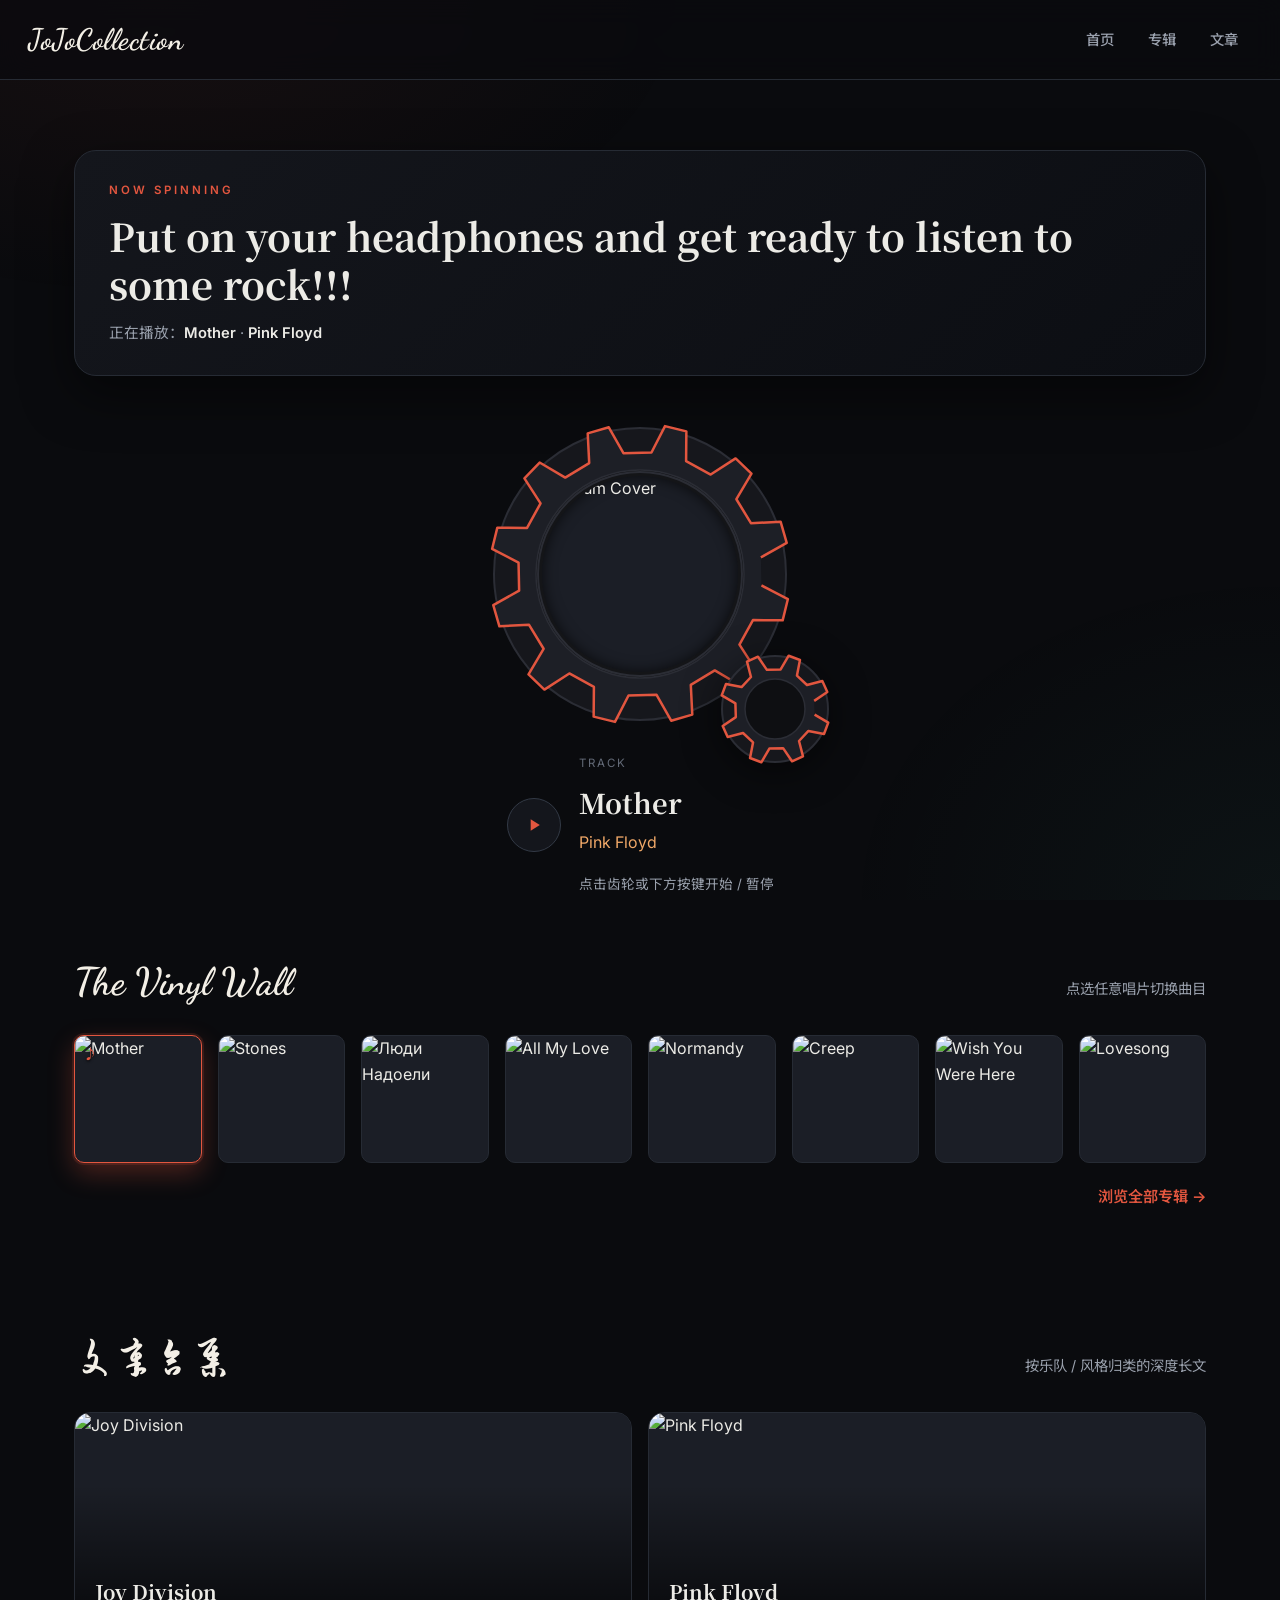
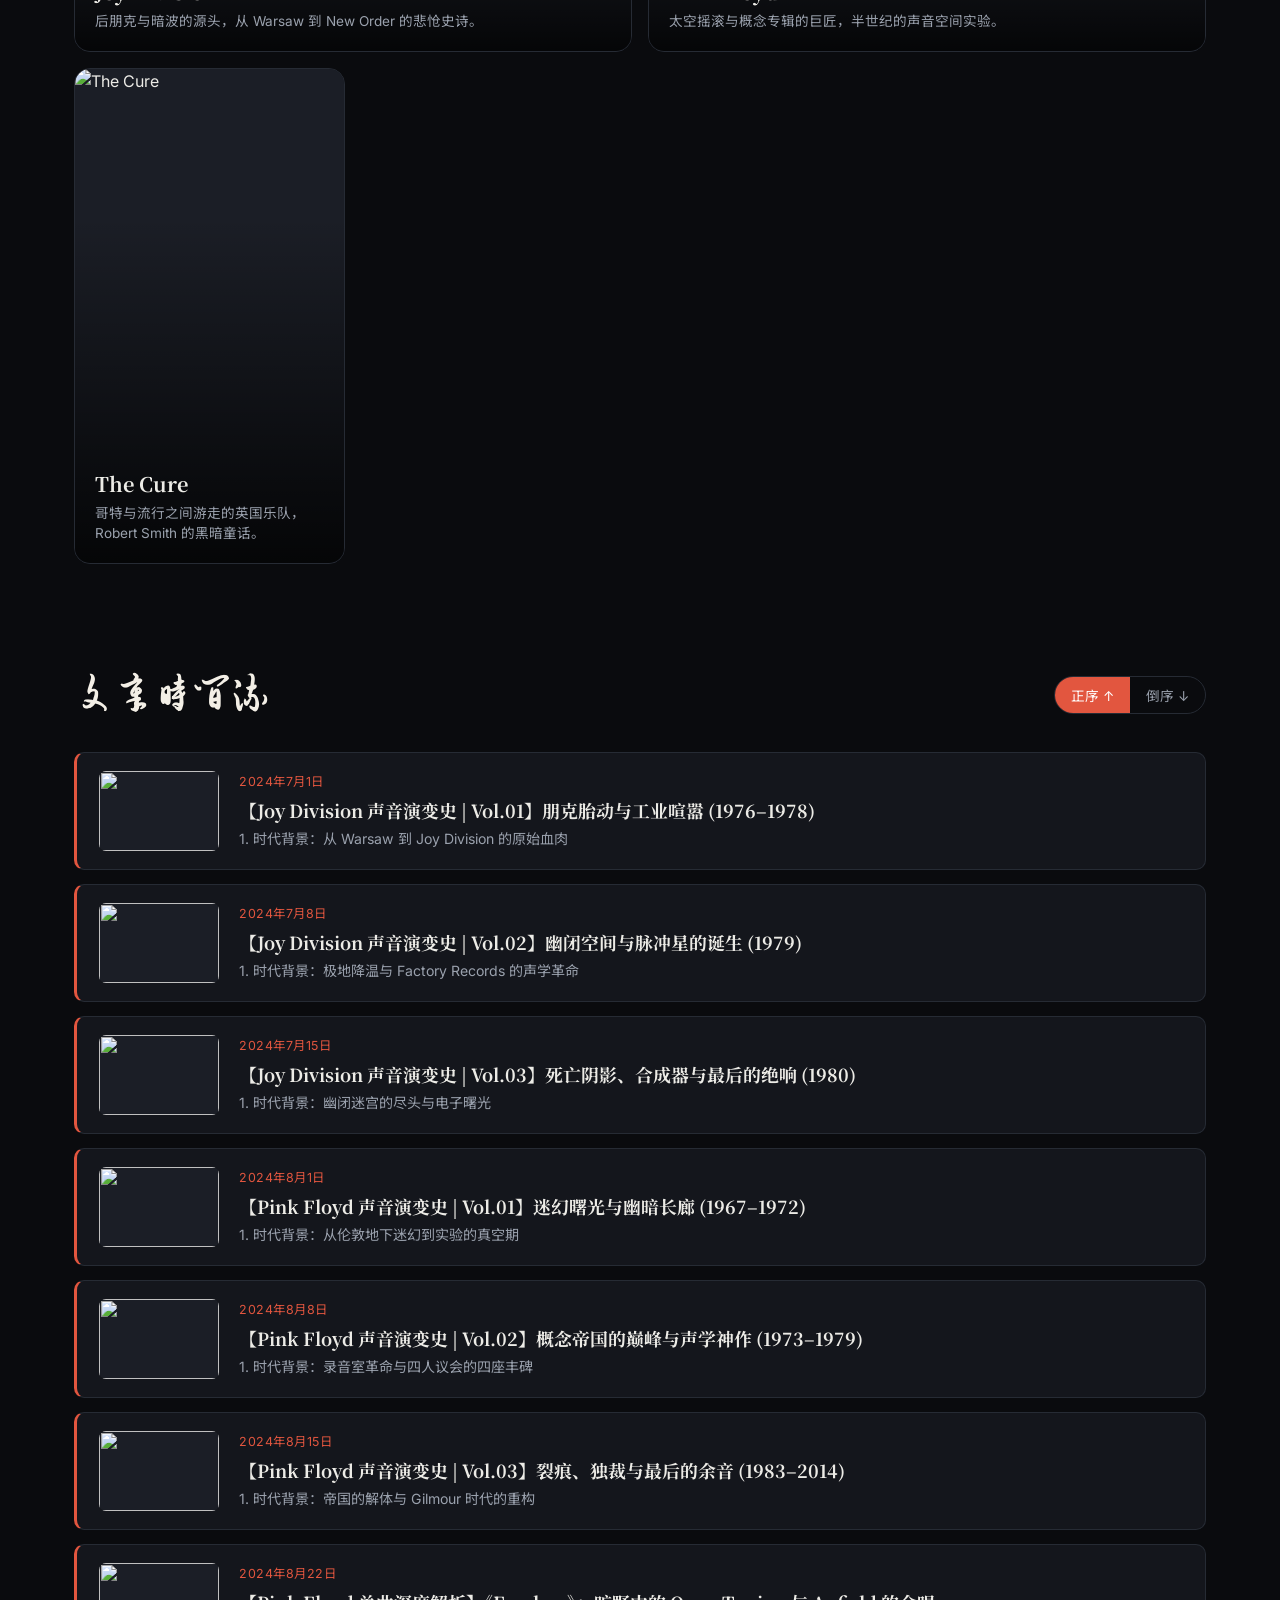
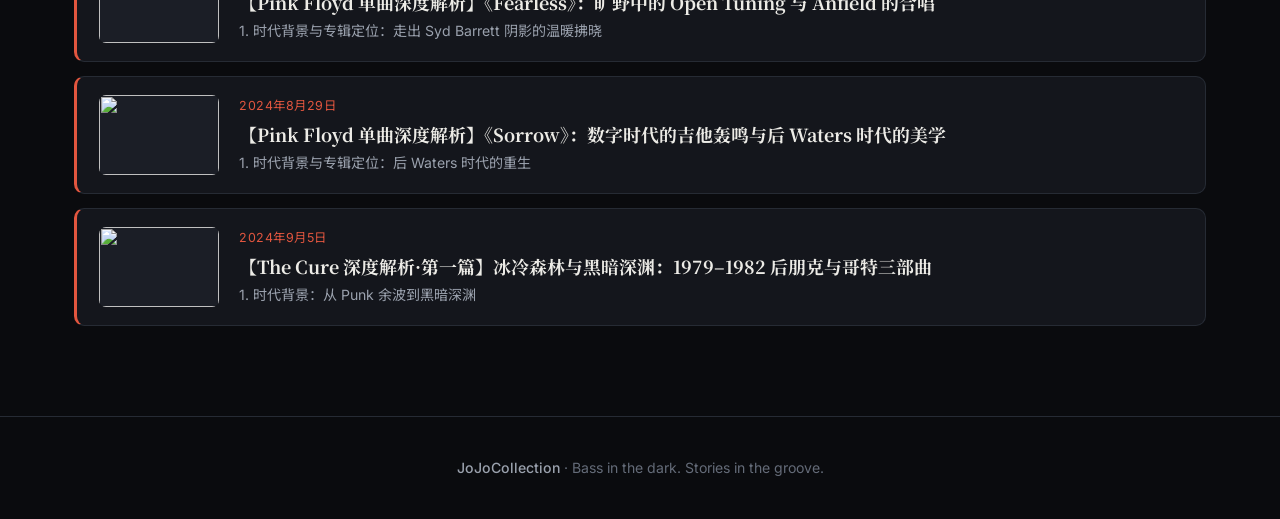
==== commit 5ac71107: "Add files via upload" ====
--- a/index.html
+++ b/index.html
@@ -25,20 +25,6 @@
         <!-- HERO -->
         <section class="hero">
             <div class="hero__callout">
-                <!-- 左侧：耳机圆形播放键 -->
-                <button class="play-circle" id="play-circle" aria-label="播放/暂停">
-                    <svg viewBox="0 0 24 24" aria-hidden="true">
-                        <path d="M4 13v-1a8 8 0 0 1 16 0v1"/>
-                        <rect x="2.5" y="12.5" width="3.6" height="7.5" rx="1.8"/>
-                        <rect x="17.9" y="12.5" width="3.6" height="7.5" rx="1.8"/>
-                    </svg>
-                    <span class="play-circle__badge badge-play">
-                        <svg viewBox="0 0 24 24"><path d="M8 5v14l11-7z"/></svg>
-                    </span>
-                    <span class="play-circle__badge badge-pause">
-                        <svg viewBox="0 0 24 24"><path d="M6 5h4v14H6zM14 5h4v14h-4z"/></svg>
-                    </span>
-                </button>
                 <!-- 右侧：文案 -->
                 <div class="hero__text">
                     <p class="hero__eyebrow">Now Spinning</p>
@@ -47,19 +33,32 @@
                 </div>
             </div>
 
-            <!-- 舞台：黑胶 + 当前曲目 -->
+            <!-- 舞台：咬合齿轮（大齿轮内圈封面 + 小齿轮被带动）+ 极简播放键 + 歌曲信息 -->
             <div class="stage">
-                <div class="vinyl" id="vinyl">
-                    <div class="vinyl__center">
-                        <img id="vinyl-cover" src="" alt="Album Cover">
+                <div class="gear-wrap" id="vinyl">
+                    <svg class="gear gear--main" id="gear-main" viewBox="0 0 300 300" aria-hidden="true">
+                        <circle class="gear__disk" cx="150" cy="150" r="146"/>
+                        <path class="gear__teeth" d="M 271.46 161.48  297.90 175.02 L 292.66 196.35 L 262.96 196.10 L 249.45 220.67 L 265.58 245.61 L 250.37 261.47 L 224.77 246.40 L 200.79 260.93 L 202.29 290.59 L 181.19 296.72 L 166.56 270.87 L 138.52 271.46 L 124.98 297.90 L 103.65 292.66 L 103.90 262.96 L 79.33 249.45 L 54.39 265.58 L 38.53 250.37 L 53.60 224.77 L 39.07 200.79 L 9.41 202.29 L 3.28 181.19 L 29.13 166.56 L 28.54 138.52 L 2.10 124.98 L 7.34 103.65 L 37.04 103.90 L 50.55 79.33 L 34.42 54.39 L 49.63 38.53 L 75.23 53.60 L 99.21 39.07 L 97.71 9.41 L 118.81 3.28 L 133.44 29.13 L 161.48 28.54 L 175.02 2.10 L 196.35 7.34 L 196.10 37.04 L 220.67 50.55 L 245.61 34.42 L 261.47 49.63 L 246.40 75.23 L 260.93 99.21 L 290.59 97.71 L 296.72 118.81 L 270.87 133.44 LZ"/>
+                        <circle class="gear__rim" cx="150" cy="150" r="104"/>
+                    </svg>
+                    <img class="gear__cover" id="vinyl-cover" src="" alt="Album Cover">
+                    <svg class="gear gear--mini" id="gear-mini" viewBox="0 0 110 110" aria-hidden="true">
+                        <circle class="gear__disk" cx="55" cy="55" r="53"/>
+                        <path class="gear__teeth" d="M 94.60 60.64  108.27 68.68 L 104.01 79.97 L 88.43 76.96 L 79.02 86.99 L 83.00 102.34 L 72.00 107.31 L 63.11 94.17 L 49.36 94.60 L 41.32 108.27 L 30.03 104.01 L 33.04 88.43 L 23.01 79.02 L 7.66 83.00 L 2.69 72.00 L 15.83 63.11 L 15.40 49.36 L 1.73 41.32 L 5.99 30.03 L 21.57 33.04 L 30.98 23.01 L 27.00 7.66 L 38.00 2.69 L 46.89 15.83 L 60.64 15.40 L 68.68 1.73 L 79.97 5.99 L 76.96 21.57 L 86.99 30.98 L 102.34 27.00 L 107.31 38.00 L 94.17 46.89 LZ"/>
+                        <circle class="gear__rim" cx="55" cy="55" r="30"/>
+                    </svg>
+                </div>
+                <div class="stage__controls">
+                    <button class="play-mini" id="play-mini" aria-label="播放/暂停">
+                        <svg class="icon-play" viewBox="0 0 24 24"><path d="M8 5v14l11-7z"/></svg>
+                        <svg class="icon-pause" viewBox="0 0 24 24"><path d="M6 5h4v14H6zM14 5h4v14h-4z"/></svg>
+                    </button>
+                    <div class="stage__info">
+                        <p class="stage__label">Track</p>
+                        <h2 class="stage__title" id="stage-title">—</h2>
+                        <p class="stage__artist" id="stage-artist">—</p>
+                        <p class="stage__meta">点击齿轮或下方按键开始 / 暂停</p>
                     </div>
-                    <span class="vinyl__hole"></span>
-                </div>
-                <div class="stage__info">
-                    <p class="stage__label">Track</p>
-                    <h2 class="stage__title" id="stage-title">—</h2>
-                    <p class="stage__artist" id="stage-artist">—</p>
-                    <p class="stage__meta">点击黑胶或左侧按键即可播放 / 暂停</p>
                 </div>
             </div>
 
@@ -139,9 +138,9 @@
                 grid.appendChild(el);
             });
 
-            // 播放键
-            document.getElementById('play-circle').addEventListener('click', togglePlay);
+            // 播放键：齿轮本体可点击，下方 play-mini 也可点击
             document.getElementById('vinyl').addEventListener('click', togglePlay);
+            document.getElementById('play-mini').addEventListener('click', togglePlay);
 
             const audio = document.getElementById('audio-player');
             audio.addEventListener('ended', () => setPlaying(false));
@@ -177,8 +176,9 @@
 
         function setPlaying(state) {
             isPlaying = state;
-            document.getElementById('play-circle').classList.toggle('is-playing', state);
-            document.getElementById('vinyl').classList.toggle('is-spinning', state);
+            document.getElementById('play-mini').classList.toggle('is-playing', state);
+            document.getElementById('gear-main').classList.toggle('is-spinning', state);
+            document.getElementById('gear-mini').classList.toggle('is-spinning', state);
         }
 
         /* ---------- 合集 Bento ---------- */
--- a/style.css
+++ b/style.css
@@ -134,34 +134,6 @@
   border-radius: 22px;
   box-shadow: var(--shadow);
 }
-/* 左侧：耳机圆形播放键 */
-.play-circle {
-  position: relative; flex: 0 0 auto;
-  width: 132px; height: 132px; border-radius: 50%;
-  border: none; cursor: pointer;
-  background: radial-gradient(circle at 30% 25%, #2a2e38, #14161c 70%);
-  box-shadow: 0 10px 30px rgba(0,0,0,.55), inset 0 0 0 1px var(--border-strong);
-  display: grid; place-items: center;
-  transition: transform .25s, box-shadow .25s;
-}
-.play-circle:hover { transform: scale(1.04); box-shadow: 0 14px 40px rgba(226,86,63,.25), inset 0 0 0 1px var(--accent-line); }
-.play-circle svg { width: 58%; height: 58%; stroke: var(--accent); fill: none; stroke-width: 1.6; stroke-linecap: round; stroke-linejoin: round; }
-.play-circle.is-playing { box-shadow: 0 0 0 4px var(--accent-soft), 0 14px 40px rgba(226,86,63,.3); }
-.play-circle.is-playing svg { animation: hp-pulse 1.4s ease-in-out infinite; }
-@keyframes hp-pulse { 0%,100% { transform: scale(1);} 50% { transform: scale(1.06);} }
-
-/* 播放/暂停小标 */
-.play-circle__badge {
-  position: absolute; right: 6px; bottom: 6px;
-  width: 36px; height: 36px; border-radius: 50%;
-  background: var(--accent); color: #fff;
-  display: grid; place-items: center;
-  box-shadow: 0 4px 12px rgba(0,0,0,.5);
-  border: 2px solid var(--bg);
-}
-.play-circle__badge svg { width: 16px; height: 16px; stroke: #fff; fill: #fff; stroke-width: 0; }
-.play-circle.is-playing .badge-play { display: none; }
-.play-circle:not(.is-playing) .badge-pause { display: none; }
 
 .hero__text { flex: 1 1 360px; min-width: 280px; }
 .hero__eyebrow {
@@ -180,37 +152,52 @@
 .hero__now b { color: var(--text); font-weight: 600; }
 
 /* ============================================================
-   舞台：黑胶 + 当前曲目
+   舞台：咬合齿轮（大齿轮内圈封面 + 被带动的小齿轮）+ 当前曲目
    ============================================================ */
 .stage {
-  display: flex; align-items: center; gap: 44px; flex-wrap: wrap;
-  justify-content: center;
+  display: flex; flex-direction: column; align-items: center; gap: 30px;
   margin-top: 48px;
 }
-.vinyl {
-  position: relative; width: 300px; height: 300px; border-radius: 50%;
-  background:
-    repeating-radial-gradient(circle at center, #0c0c0c 0 2px, #161616 2px 4px);
-  box-shadow: 0 0 0 6px #0d0d0d, 0 0 0 8px #2a2a2a, 0 24px 60px rgba(0,0,0,.6);
-  display: grid; place-items: center;
-  cursor: pointer; flex: 0 0 auto;
-  transition: transform .3s;
-}
-.vinyl::after {
-  content: ''; position: absolute; inset: 0; border-radius: 50%;
-  background: conic-gradient(from 0deg, transparent 0 80%, rgba(255,255,255,.04) 85%, transparent 90%);
-}
-.vinyl.is-spinning { animation: spin 9s linear infinite; }
+.gear-wrap {
+  position: relative; width: 300px; height: 300px; flex: 0 0 auto;
+  cursor: pointer;
+}
+.gear { position: absolute; overflow: visible; }
+.gear--main { inset: 0; width: 100%; height: 100%; }
+.gear--mini {
+  right: -40px; bottom: -40px; width: 110px; height: 110px;
+  filter: drop-shadow(0 8px 18px rgba(0,0,0,.5));
+}
+.gear__disk { fill: #16171c; stroke: #2b2d35; stroke-width: 2; }
+.gear__teeth { fill: #1d1f26; stroke: var(--accent); stroke-width: 2.5; stroke-linejoin: round; }
+.gear__rim { fill: #0e0f12; stroke: #2b2d35; stroke-width: 1.5; }
+.gear__cover {
+  position: absolute; top: 50%; left: 50%; transform: translate(-50%,-50%);
+  width: 196px; height: 196px; border-radius: 50%; object-fit: cover;
+  box-shadow: inset 0 0 14px rgba(0,0,0,.65), 0 0 0 3px #141518, 0 0 0 5px #2b2d35;
+  pointer-events: none;
+  background: var(--surface-2);
+}
+.gear--main.is-spinning { animation: spin 9s linear infinite; }
+.gear--mini.is-spinning { animation: spin-rev 6s linear infinite; }
 @keyframes spin { to { transform: rotate(360deg); } }
-.vinyl__center {
-  width: 104px; height: 104px; border-radius: 50%; overflow: hidden;
-  border: 3px solid #2a2a2a; box-shadow: inset 0 0 12px rgba(0,0,0,.6);
-  background: var(--surface-2);
-}
-.vinyl__center img { width: 100%; height: 100%; object-fit: cover; }
-.vinyl__hole { position: absolute; width: 12px; height: 12px; border-radius: 50%; background: #000; box-shadow: 0 0 0 2px #2a2a2a; }
-
-.stage__info { min-width: 240px; }
+@keyframes spin-rev { to { transform: rotate(-360deg); } }
+
+.stage__controls { display: flex; align-items: center; gap: 18px; max-width: 460px; }
+.play-mini {
+  flex: 0 0 auto; width: 54px; height: 54px; border-radius: 50%;
+  border: 1px solid var(--border-strong); background: var(--surface);
+  color: var(--accent); display: grid; place-items: center; cursor: pointer;
+  transition: transform .2s, box-shadow .2s, background .2s;
+}
+.play-mini:hover { transform: scale(1.05); box-shadow: 0 8px 22px rgba(226,86,63,.22); }
+.play-mini svg { width: 20px; height: 20px; fill: currentColor; }
+.play-mini.is-playing { box-shadow: 0 0 0 4px var(--accent-soft); }
+.play-mini .icon-pause { display: none; }
+.play-mini.is-playing .icon-play { display: none; }
+.play-mini.is-playing .icon-pause { display: block; }
+
+.stage__info { min-width: 0; }
 .stage__label { font-size: 0.72rem; letter-spacing: 2px; text-transform: uppercase; color: var(--text-faint); margin-bottom: 8px; }
 .stage__title { font-family: var(--font-serif); font-size: 1.7rem; font-weight: 700; margin-bottom: 6px; }
 .stage__artist { color: var(--accent-2); font-size: 1rem; margin-bottom: 18px; }
@@ -525,7 +512,9 @@
   .hero__callout { flex-direction: column; text-align: center; gap: 22px; padding: 26px; }
   .hero__text { text-align: center; }
   .stage { gap: 28px; }
-  .vinyl { width: 240px; height: 240px; }
+  .gear-wrap { width: 230px; height: 230px; }
+  .gear__cover { width: 150px; height: 150px; }
+  .gear--mini { width: 78px; height: 78px; right: -27px; bottom: -27px; }
   .page__title { font-size: 2.2rem; }
   .album-card__art { width: 100%; height: auto; }
 }
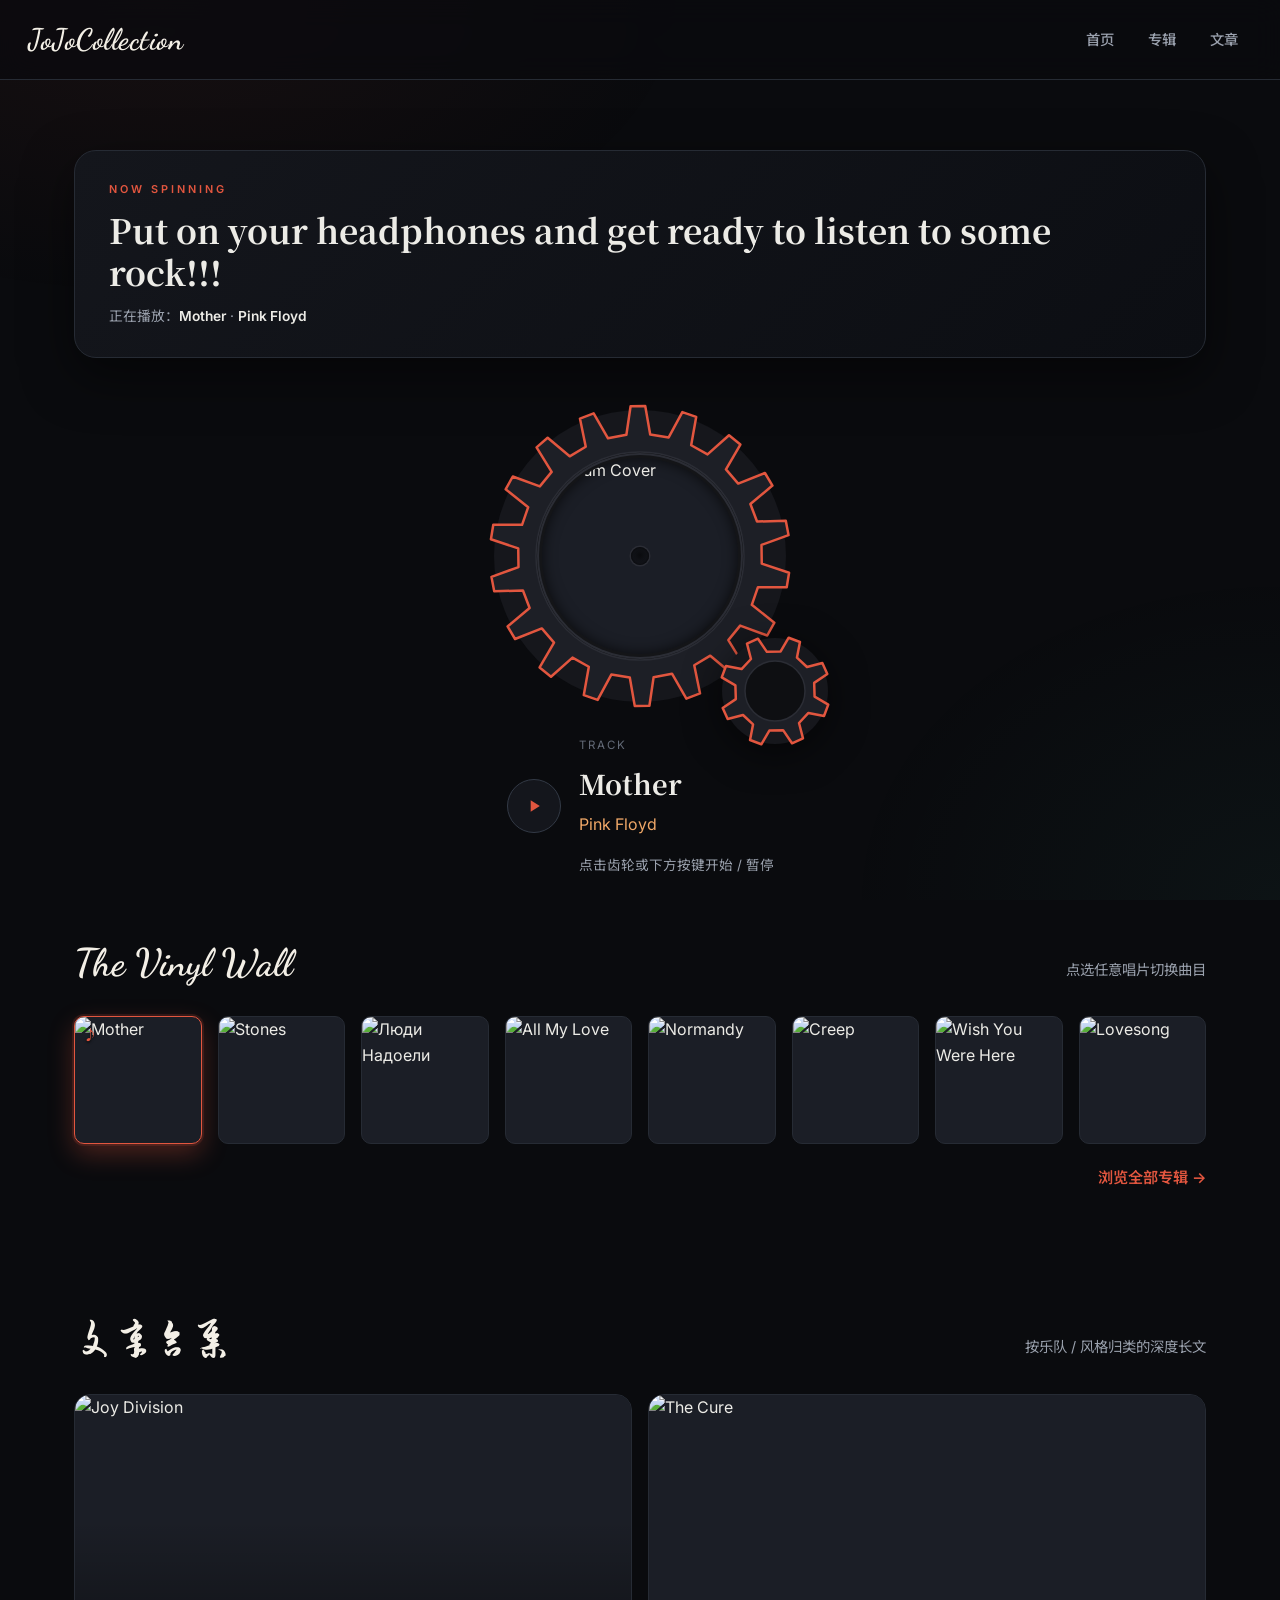
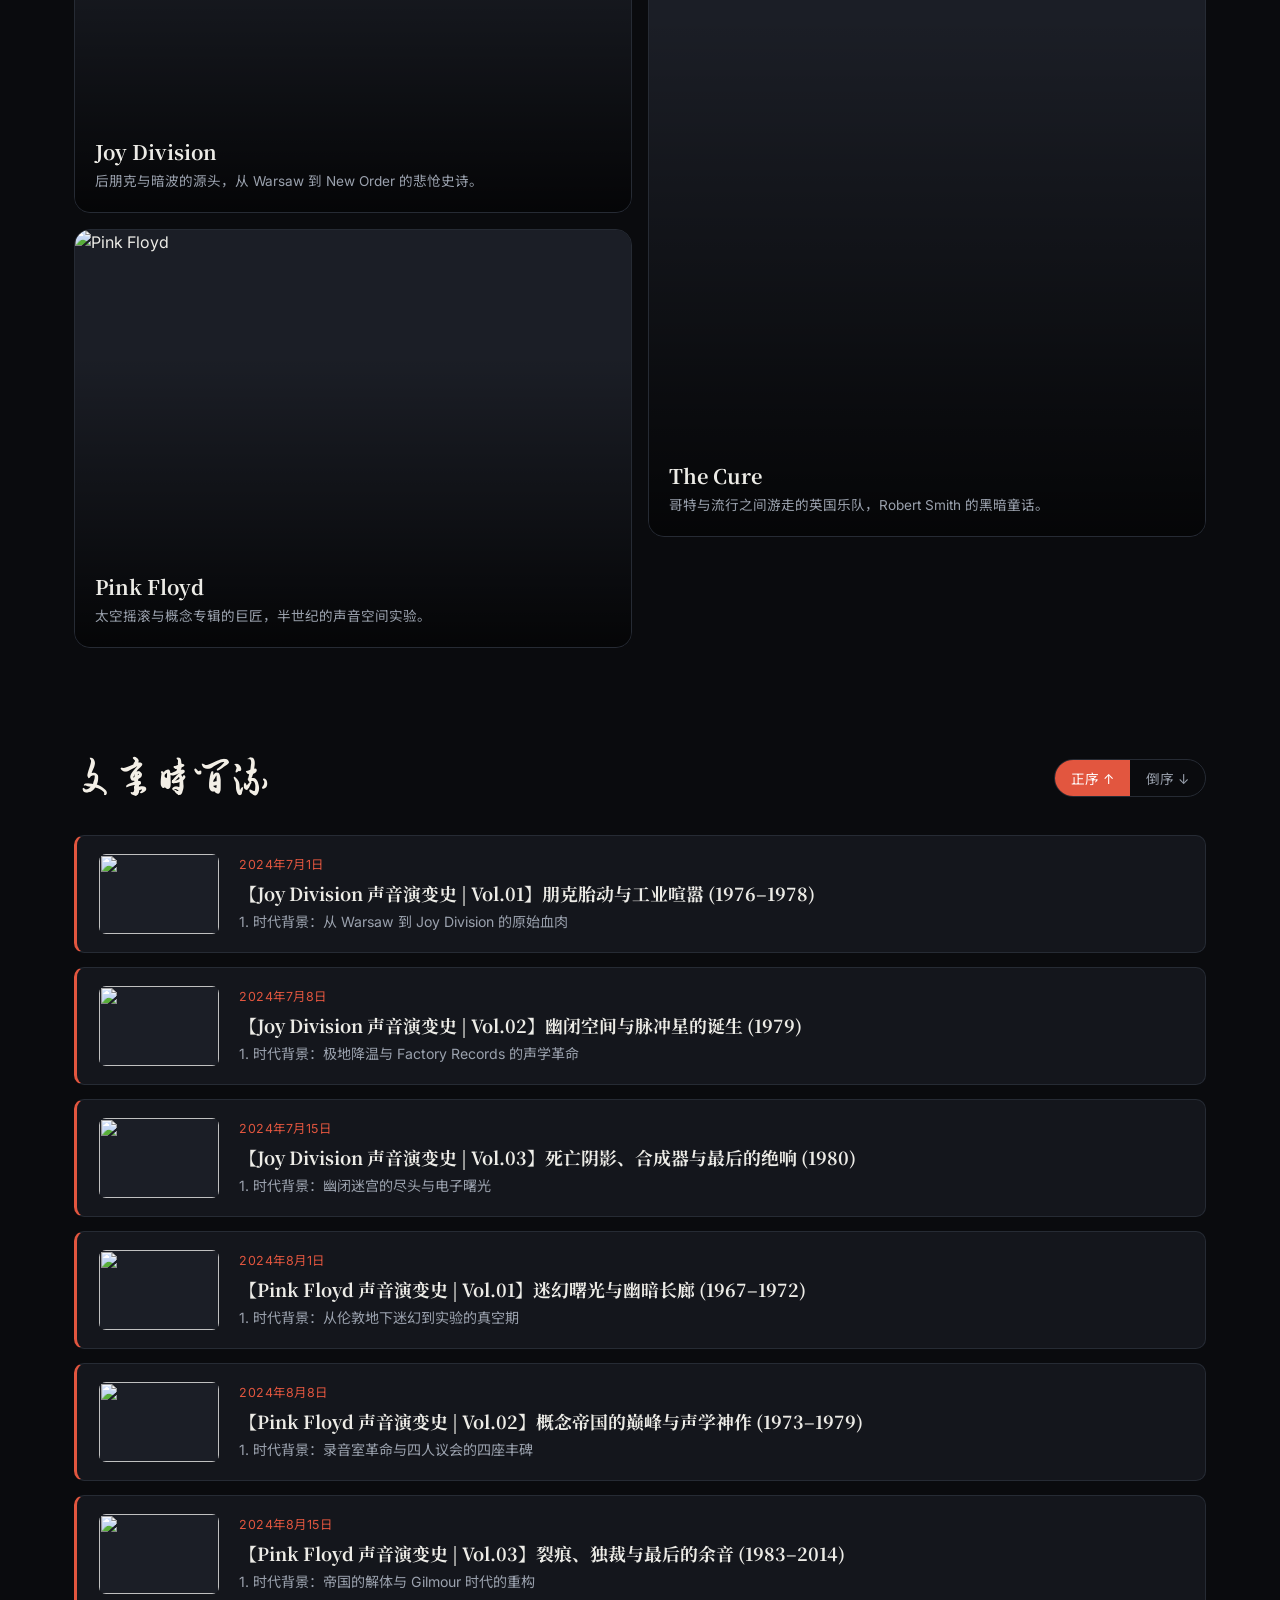
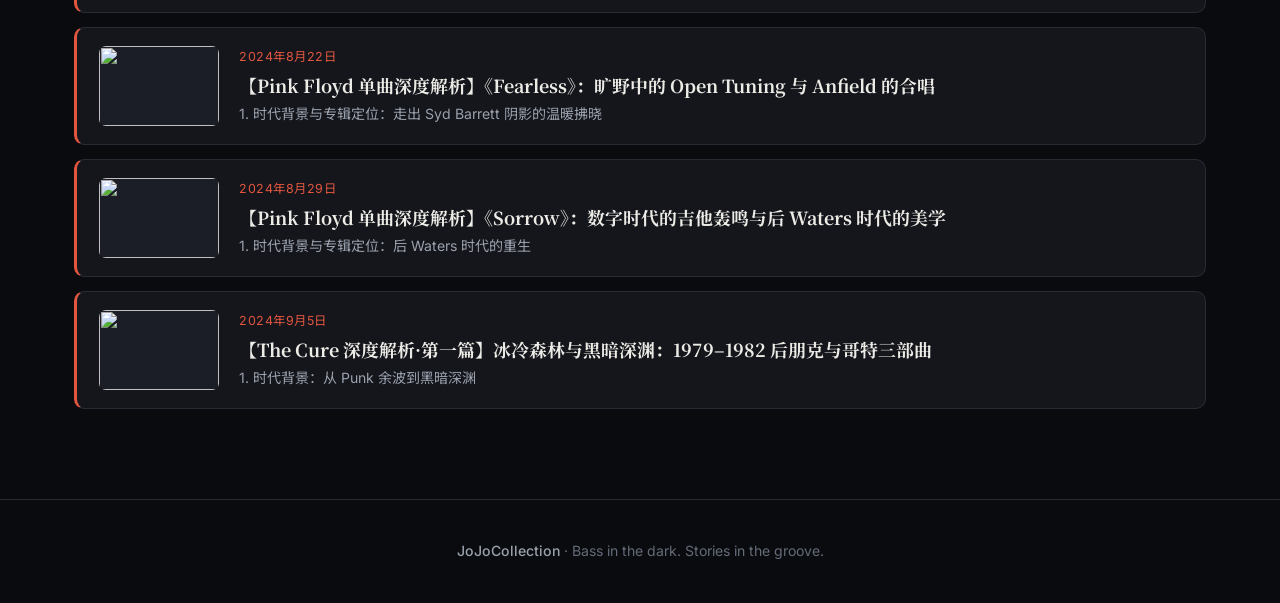
==== commit 78437081: "Add files via upload" ====
--- a/index.html
+++ b/index.html
@@ -38,13 +38,14 @@
                 <div class="gear-wrap" id="vinyl">
                     <svg class="gear gear--main" id="gear-main" viewBox="0 0 300 300" aria-hidden="true">
                         <circle class="gear__disk" cx="150" cy="150" r="146"/>
-                        <path class="gear__teeth" d="M 271.46 161.48  297.90 175.02 L 292.66 196.35 L 262.96 196.10 L 249.45 220.67 L 265.58 245.61 L 250.37 261.47 L 224.77 246.40 L 200.79 260.93 L 202.29 290.59 L 181.19 296.72 L 166.56 270.87 L 138.52 271.46 L 124.98 297.90 L 103.65 292.66 L 103.90 262.96 L 79.33 249.45 L 54.39 265.58 L 38.53 250.37 L 53.60 224.77 L 39.07 200.79 L 9.41 202.29 L 3.28 181.19 L 29.13 166.56 L 28.54 138.52 L 2.10 124.98 L 7.34 103.65 L 37.04 103.90 L 50.55 79.33 L 34.42 54.39 L 49.63 38.53 L 75.23 53.60 L 99.21 39.07 L 97.71 9.41 L 118.81 3.28 L 133.44 29.13 L 161.48 28.54 L 175.02 2.10 L 196.35 7.34 L 196.10 37.04 L 220.67 50.55 L 245.61 34.42 L 261.47 49.63 L 246.40 75.23 L 260.93 99.21 L 290.59 97.71 L 296.72 118.81 L 270.87 133.44 LZ"/>
+                        <path class="gear__teeth" d="M 271.76 157.66 L 299.07 166.72 L 296.72 181.19 L 267.95 181.16 L 261.80 198.84 L 284.36 216.70 L 277.21 229.49 L 250.18 219.63 L 238.35 234.13 L 253.44 258.63 L 242.35 268.20 L 220.32 249.69 L 204.25 259.28 L 210.05 287.45 L 196.35 292.66 L 181.99 267.73 L 163.60 271.24 L 159.42 299.70 L 144.77 299.91 L 139.79 271.57 L 121.31 268.58 L 107.65 293.90 L 93.81 289.08 L 98.83 260.75 L 82.49 251.62 L 60.99 270.73 L 49.63 261.47 L 64.03 236.57 L 51.80 222.40 L 25.06 233.01 L 17.56 220.42 L 39.61 201.95 L 32.96 184.45 L 4.21 185.27 L 1.46 170.88 L 28.50 161.06 L 28.24 142.34 L 0.93 133.28 L 3.28 118.81 L 32.05 118.84 L 38.20 101.16 L 15.64 83.30 L 22.79 70.51 L 49.82 80.37 L 61.65 65.87 L 46.56 41.37 L 57.65 31.80 L 79.68 50.31 L 95.75 40.72 L 89.95 12.55 L 103.65 7.34 L 118.01 32.27 L 136.40 28.76 L 140.58 0.30 L 155.23 0.09 L 160.21 28.43 L 178.69 31.42 L 192.35 6.10 L 206.19 10.92 L 201.17 39.25 L 217.51 48.38 L 239.01 29.27 L 250.37 38.53 L 235.97 63.43 L 248.20 77.60 L 274.94 66.99 L 282.44 79.58 L 260.39 98.05 L 267.04 115.55 L 295.79 114.73 L 298.54 129.12 L 271.50 138.94 Z"/>
                         <circle class="gear__rim" cx="150" cy="150" r="104"/>
                     </svg>
                     <img class="gear__cover" id="vinyl-cover" src="" alt="Album Cover">
+                    <div class="gear__hole" aria-hidden="true"></div>
                     <svg class="gear gear--mini" id="gear-mini" viewBox="0 0 110 110" aria-hidden="true">
                         <circle class="gear__disk" cx="55" cy="55" r="53"/>
-                        <path class="gear__teeth" d="M 94.60 60.64  108.27 68.68 L 104.01 79.97 L 88.43 76.96 L 79.02 86.99 L 83.00 102.34 L 72.00 107.31 L 63.11 94.17 L 49.36 94.60 L 41.32 108.27 L 30.03 104.01 L 33.04 88.43 L 23.01 79.02 L 7.66 83.00 L 2.69 72.00 L 15.83 63.11 L 15.40 49.36 L 1.73 41.32 L 5.99 30.03 L 21.57 33.04 L 30.98 23.01 L 27.00 7.66 L 38.00 2.69 L 46.89 15.83 L 60.64 15.40 L 68.68 1.73 L 79.97 5.99 L 76.96 21.57 L 86.99 30.98 L 102.34 27.00 L 107.31 38.00 L 94.17 46.89 LZ"/>
+                        <path class="gear__teeth" d="M 94.60 60.64 L 108.27 68.68 L 104.01 79.97 L 88.43 76.96 L 79.02 86.99 L 83.00 102.34 L 72.00 107.31 L 63.11 94.17 L 49.36 94.60 L 41.32 108.27 L 30.03 104.01 L 33.04 88.43 L 23.01 79.02 L 7.66 83.00 L 2.69 72.00 L 15.83 63.11 L 15.40 49.36 L 1.73 41.32 L 5.99 30.03 L 21.57 33.04 L 30.98 23.01 L 27.00 7.66 L 38.00 2.69 L 46.89 15.83 L 60.64 15.40 L 68.68 1.73 L 79.97 5.99 L 76.96 21.57 L 86.99 30.98 L 102.34 27.00 L 107.31 38.00 L 94.17 46.89 Z"/>
                         <circle class="gear__rim" cx="55" cy="55" r="30"/>
                     </svg>
                 </div>
--- a/style.css
+++ b/style.css
@@ -30,6 +30,10 @@
   /* 暗夜主题专用（文章页切换） */
   --noir:          #5eead4;
 
+  /* 蓝色（文章时间流悬浮高亮） */
+  --blue:        #5b9dff;
+  --blue-soft:   rgba(91, 157, 255, 0.16);
+
   --radius:    16px;
   --radius-sm: 10px;
   --radius-xs: 7px;
@@ -137,17 +141,17 @@
 
 .hero__text { flex: 1 1 360px; min-width: 280px; }
 .hero__eyebrow {
-  font-size: 0.72rem; letter-spacing: 3px; text-transform: uppercase;
-  color: var(--accent); font-weight: 600; margin-bottom: 12px;
+  font-size: 0.68rem; letter-spacing: 3px; text-transform: uppercase;
+  color: var(--accent); font-weight: 600; margin-bottom: 10px;
 }
 .hero__headline {
   font-family: var(--font-serif);
-  font-size: clamp(1.5rem, 3.4vw, 2.4rem);
+  font-size: clamp(1.4rem, 3vw, 2.1rem);
   line-height: 1.25; font-weight: 700; color: var(--text);
-  margin-bottom: 14px;
+  margin-bottom: 12px;
 }
 .hero__now {
-  font-size: 0.92rem; color: var(--text-dim);
+  font-size: 0.86rem; color: var(--text-dim);
 }
 .hero__now b { color: var(--text); font-weight: 600; }
 
@@ -168,9 +172,16 @@
   right: -40px; bottom: -40px; width: 110px; height: 110px;
   filter: drop-shadow(0 8px 18px rgba(0,0,0,.5));
 }
-.gear__disk { fill: #16171c; stroke: #2b2d35; stroke-width: 2; }
+.gear__disk { fill: #16171c; stroke: none; }
 .gear__teeth { fill: #1d1f26; stroke: var(--accent); stroke-width: 2.5; stroke-linejoin: round; }
 .gear__rim { fill: #0e0f12; stroke: #2b2d35; stroke-width: 1.5; }
+.gear__hole {
+  position: absolute; top: 50%; left: 50%; transform: translate(-50%,-50%);
+  width: 18px; height: 18px; border-radius: 50%;
+  background: radial-gradient(circle at 50% 45%, #0a0b0e 0%, #14161c 72%);
+  box-shadow: inset 0 0 3px rgba(0,0,0,.9), 0 0 0 1.5px #2b2d35;
+  pointer-events: none; z-index: 3;
+}
 .gear__cover {
   position: absolute; top: 50%; left: 50%; transform: translate(-50%,-50%);
   width: 196px; height: 196px; border-radius: 50%; object-fit: cover;
@@ -247,19 +258,19 @@
    ============================================================ */
 .collections { position: relative; z-index: 1; padding: 80px 24px; max-width: var(--maxw); margin: 0 auto; }
 .bento {
-  display: grid; grid-template-columns: repeat(2, 1fr);
-  grid-auto-rows: 190px; gap: 16px; grid-auto-flow: dense;
-}
-@media (min-width: 760px) { .bento { grid-template-columns: repeat(4, 1fr); grid-auto-rows: 240px; } }
+  column-count: 2; column-gap: 16px;
+}
+@media (min-width: 1400px) { .bento { column-count: 3; } }
 .bento__item {
   position: relative; border-radius: var(--radius); overflow: hidden;
   cursor: pointer; border: 1px solid var(--border); background: var(--surface);
+  break-inside: avoid; margin-bottom: 16px;
   transition: transform .3s, border-color .3s, box-shadow .3s;
 }
 .bento__item:hover { transform: translateY(-5px); border-color: var(--accent); box-shadow: var(--shadow); }
-.bento__item.is-wide { grid-column: span 2; }
-.bento__item.is-tall { grid-row: span 2; }
-.bento__cover { width: 100%; height: 100%; object-fit: cover; transition: transform .6s; background: var(--surface-2); }
+.bento__item.is-tall .bento__cover { aspect-ratio: 3 / 4; }
+.bento__item.is-wide .bento__cover { aspect-ratio: 4 / 3; }
+.bento__cover { width: 100%; height: auto; display: block; aspect-ratio: 1 / 1; object-fit: cover; transition: transform .6s; background: var(--surface-2); }
 .bento__item:hover .bento__cover { transform: scale(1.08); }
 .bento__overlay {
   position: absolute; inset: 0; display: flex; flex-direction: column; justify-content: flex-end;
@@ -286,7 +297,8 @@
   border-radius: var(--radius-sm); padding: 18px 22px; cursor: pointer;
   transition: transform .25s, background .25s, border-color .25s;
 }
-.tl-card:hover { transform: translateX(6px); background: var(--surface-2); border-left-color: var(--accent-2); }
+.tl-card:hover { transform: translateX(6px); background: var(--surface-2); border-left-color: var(--blue); box-shadow: 0 10px 26px var(--blue-soft); }
+.tl-card:hover .tl-card__date { color: var(--blue); }
 .tl-card__cover { width: 120px; height: 80px; object-fit: cover; border-radius: var(--radius-xs); background: var(--surface-2); }
 .tl-card__date { font-size: 0.78rem; color: var(--accent); margin-bottom: 6px; letter-spacing: .5px; }
 .tl-card__title { font-family: var(--font-serif); font-size: 1.12rem; font-weight: 700; margin-bottom: 6px; line-height: 1.35; }
@@ -509,11 +521,15 @@
    响应式
    ============================================================ */
 @media (max-width: 640px) {
-  .hero__callout { flex-direction: column; text-align: center; gap: 22px; padding: 26px; }
-  .hero__text { text-align: center; }
+  .hero__callout { flex-direction: column; text-align: center; gap: 12px; padding: 12px 16px; }
+  .hero__text { text-align: center; flex: 0 0 auto; min-width: 0; }
+  .hero__eyebrow { font-size: 0.55rem; letter-spacing: 2px; margin-bottom: 5px; }
+  .hero__headline { font-size: 1.12rem; line-height: 1.2; margin-bottom: 7px; }
+  .hero__now { font-size: 0.72rem; }
   .stage { gap: 28px; }
   .gear-wrap { width: 230px; height: 230px; }
   .gear__cover { width: 150px; height: 150px; }
+  .gear__hole { width: 14px; height: 14px; }
   .gear--mini { width: 78px; height: 78px; right: -27px; bottom: -27px; }
   .page__title { font-size: 2.2rem; }
   .album-card__art { width: 100%; height: auto; }
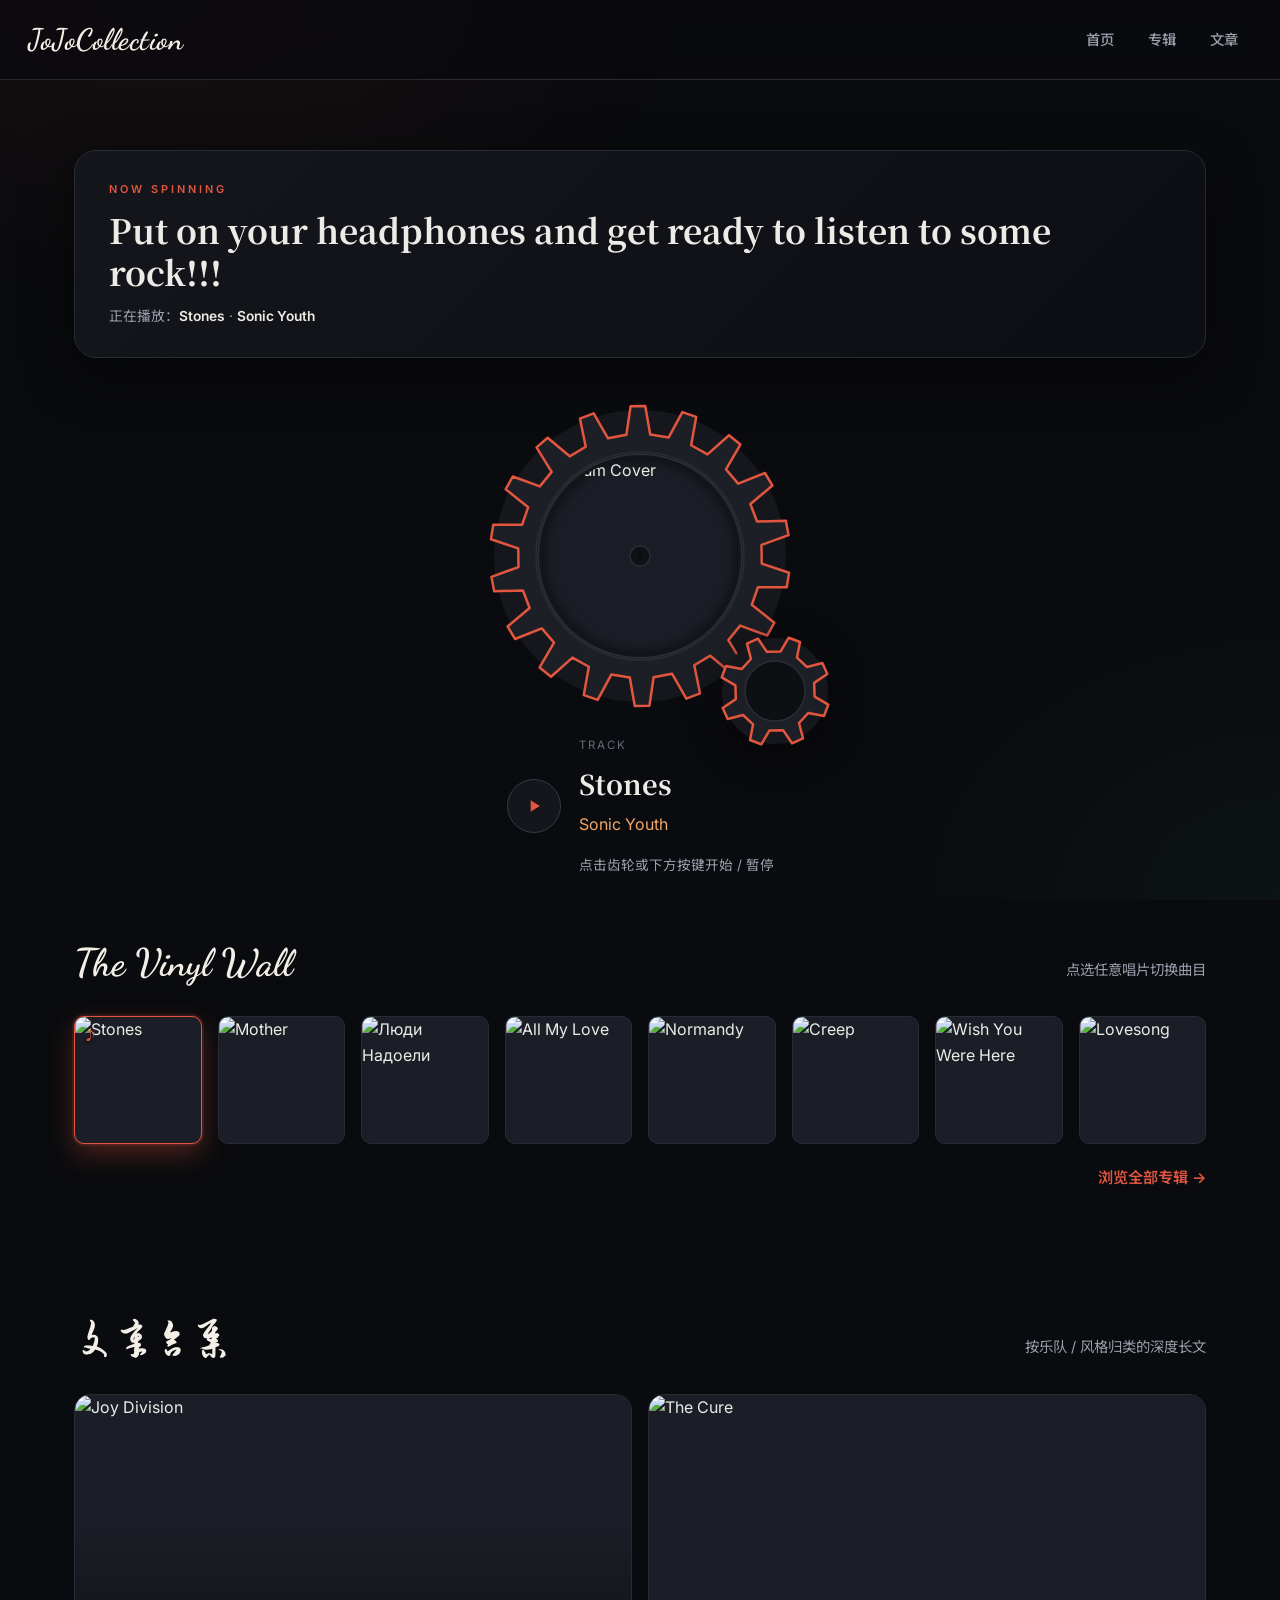
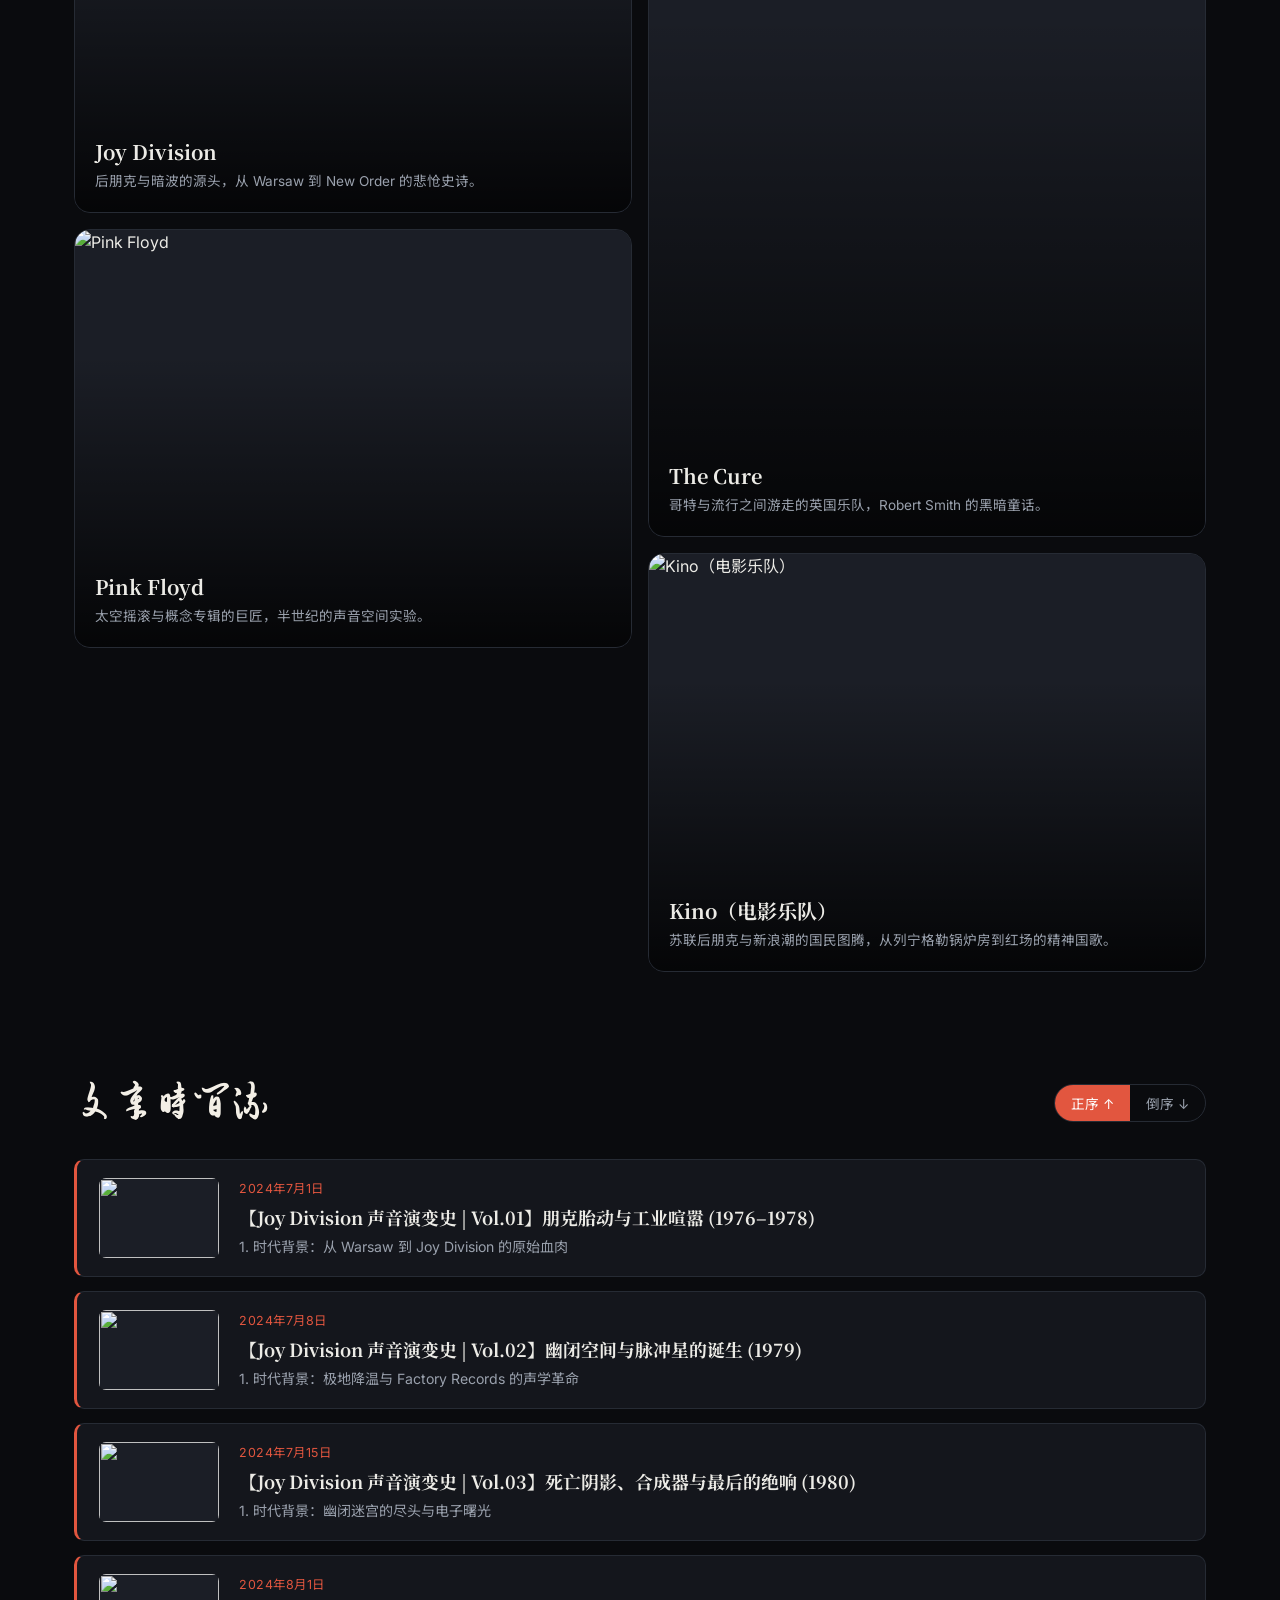
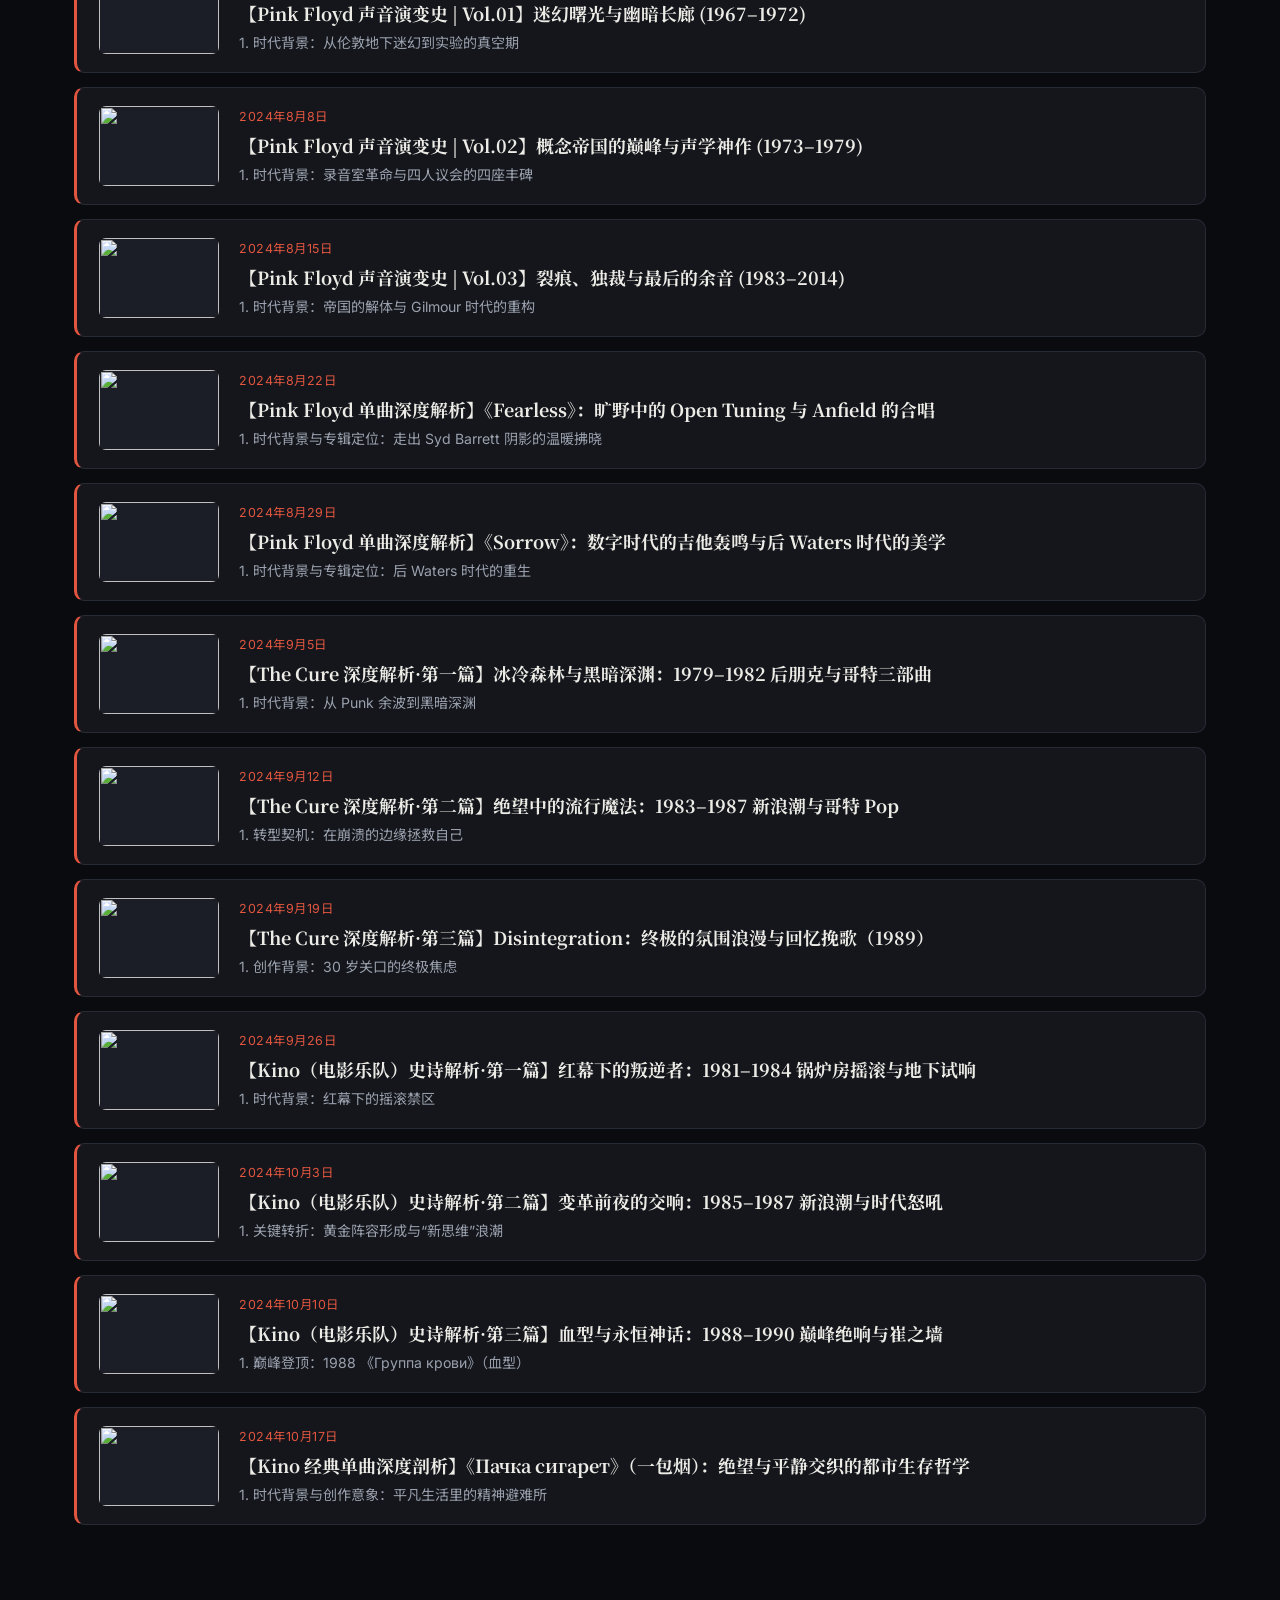
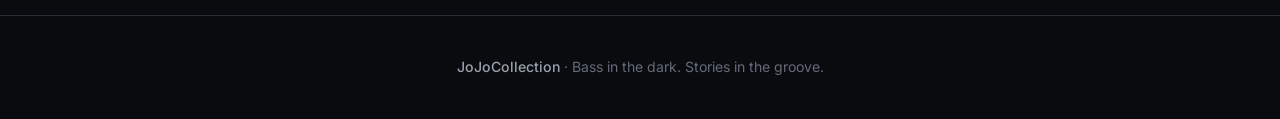
==== commit 5e85abe1: "Add files via upload" ====
--- a/index.html
+++ b/index.html
@@ -126,7 +126,7 @@
         function initPlayer() {
             if (!config.vinyl) return;
             const grid = document.getElementById('album-grid');
-            const tracks = config.vinyl.tracks;
+            const tracks = config.vinyl.tracks.slice(0, 8);
             const defaultId = config.vinyl.defaultTrackId;
 
             grid.innerHTML = '';
--- a/style.css
+++ b/style.css
@@ -375,7 +375,8 @@
 }
 .album-card:hover { border-color: var(--accent); transform: translateY(-3px); box-shadow: var(--shadow-sm); }
 @media (max-width: 560px) { .album-card { grid-template-columns: 1fr; grid-template-areas: "cover" "body" "tracks"; } }
-.album-card__art { grid-area: cover; width: 210px; height: 210px; aspect-ratio: 1; object-fit: cover; background: var(--surface-2); }
+.album-card__cover { grid-area: cover; position: relative; aspect-ratio: 1; overflow: hidden; background: var(--surface-2); }
+.album-card__art { position: absolute; inset: 0; width: 100%; height: 100%; object-fit: cover; }
 .album-card__body { grid-area: body; padding: 22px; display: flex; flex-direction: column; }
 .album-card__title { font-family: var(--font-serif); font-size: 1.35rem; font-weight: 700; }
 .album-card__artist { color: var(--accent-2); font-size: 0.9rem; margin: 2px 0 10px; }
@@ -458,6 +459,34 @@
 .article-body th { background: var(--surface-2); font-weight: 600; }
 .article-body strong { color: var(--text); }
 
+/* ---- 文末上一篇 / 下一篇（仅同合集内） ---- */
+.post-nav {
+  display: flex; gap: 16px; margin-top: 48px; padding-top: 28px;
+  border-top: 1px solid var(--border);
+}
+.post-nav__btn {
+  flex: 1 1 0; display: flex; flex-direction: column; gap: 6px;
+  padding: 16px 18px; border-radius: var(--radius);
+  border: 1px solid var(--border); background: var(--surface);
+  text-decoration: none; color: var(--text);
+  transition: transform .25s, border-color .25s, background .25s;
+}
+.post-nav__btn.post-nav__next { text-align: right; align-items: flex-end; }
+a.post-nav__btn:hover {
+  transform: translateY(-3px); border-color: var(--accent);
+  background: var(--surface-2);
+}
+.post-nav__dir {
+  font-size: 0.78rem; letter-spacing: 1px; color: var(--accent);
+  font-family: var(--font-sans); font-weight: 600;
+}
+.post-nav__title {
+  font-size: 0.95rem; line-height: 1.4; color: var(--text-dim);
+  display: -webkit-box; -webkit-line-clamp: 2; -webkit-box-orient: vertical;
+  overflow: hidden;
+}
+.post-nav__placeholder { visibility: hidden; }
+
 /* ---- 主题 1：经典 Classic ---- */
 .md-classic { font-size: 1.06rem; color: var(--text); }
 .md-classic h1, .md-classic h2 { color: var(--accent); }
@@ -515,7 +544,7 @@
 .audio-player__time { font-size: 0.76rem; color: var(--text-faint); margin-top: 6px; font-variant-numeric: tabular-nums; }
 
 /* 修复：兜底原生 audio（无 controls 时隐藏） */
-article-body audio, .article-body audio { /* 被 JS 替换为自定义控件 */ }
+.article-body audio { display: none; }
 
 /* ============================================================
    响应式
@@ -532,5 +561,9 @@
   .gear__hole { width: 14px; height: 14px; }
   .gear--mini { width: 78px; height: 78px; right: -27px; bottom: -27px; }
   .page__title { font-size: 2.2rem; }
-  .album-card__art { width: 100%; height: auto; }
-}
+  .post-nav { flex-direction: column; }
+  .post-nav__btn { padding: 14px 16px; }
+  .post-nav__btn.post-nav__next { text-align: left; align-items: flex-start; }
+  .post-nav__title { -webkit-line-clamp: 3; }
+  .track__play { opacity: 1; }
+}
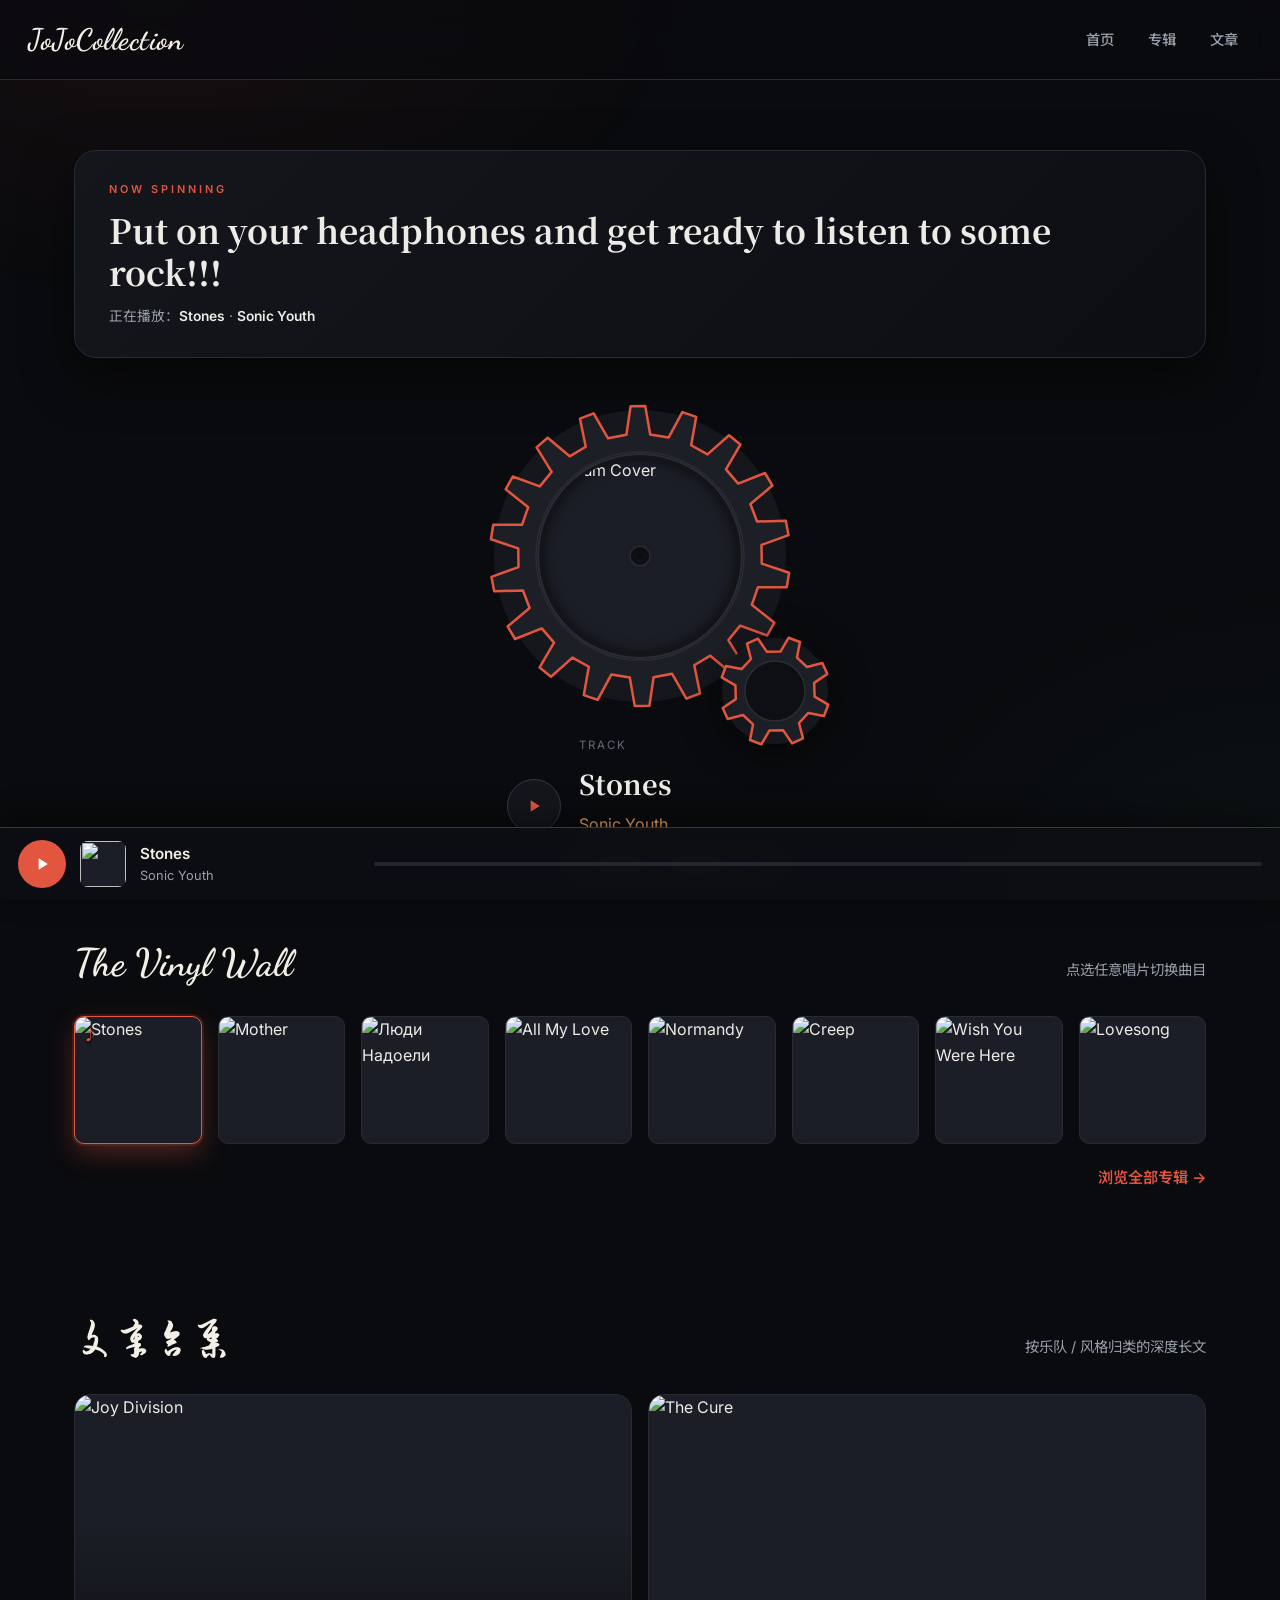
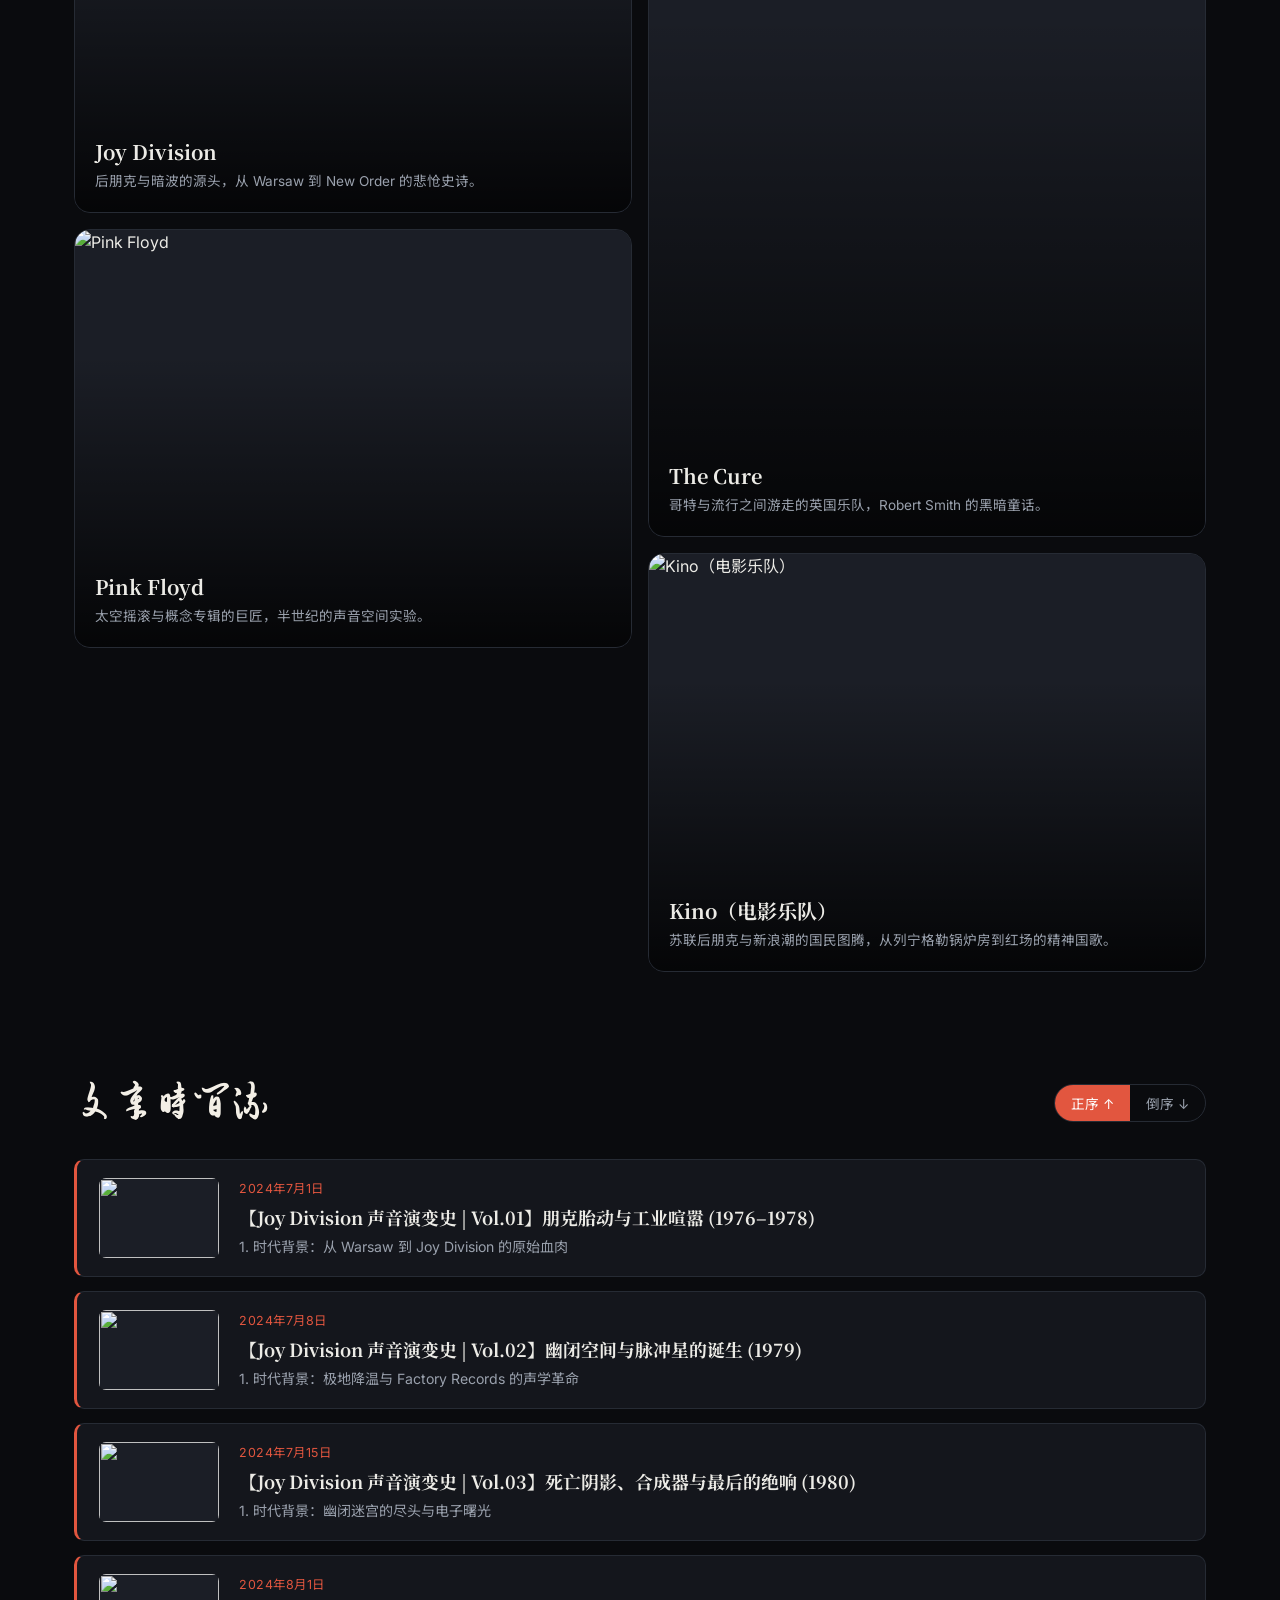
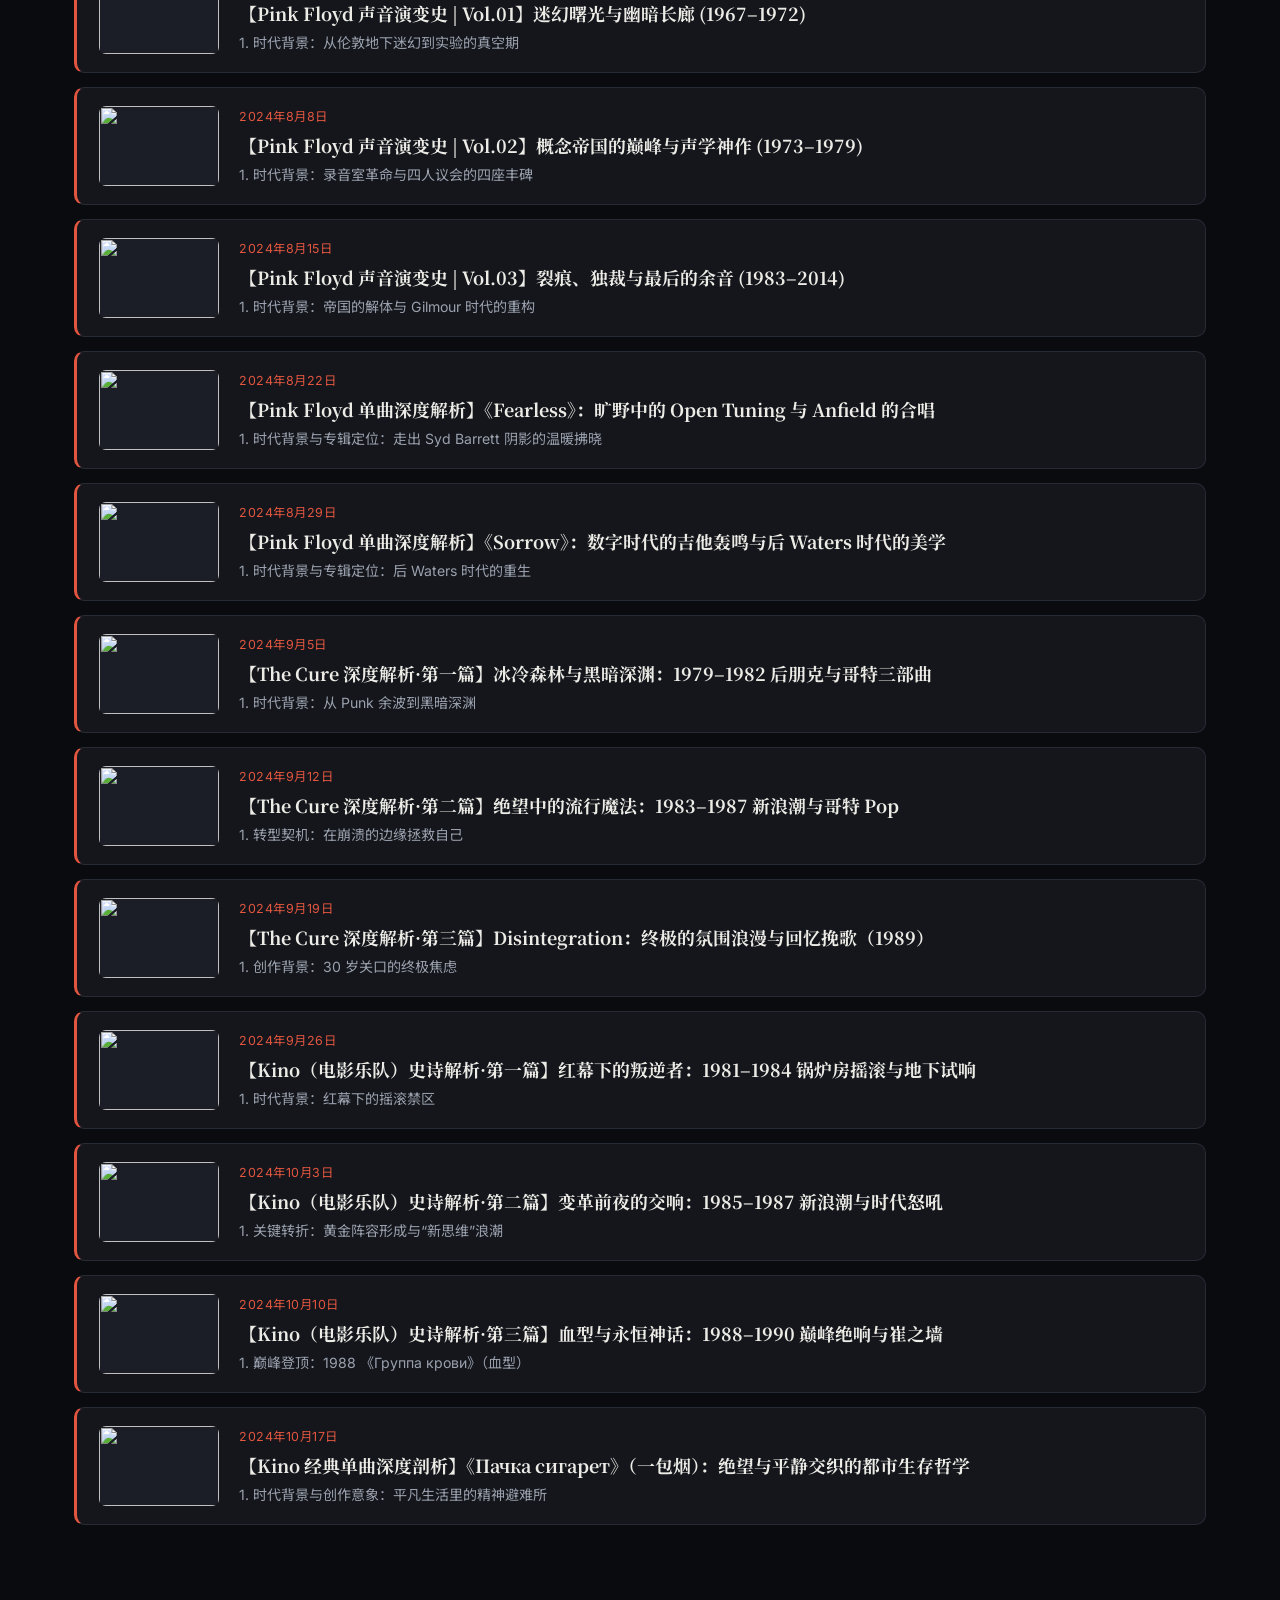
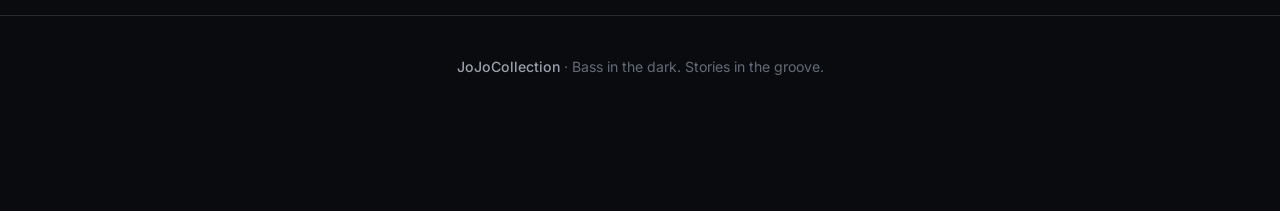
==== commit 3b2b483f: "Add files via upload" ====
--- a/index.html
+++ b/index.html
@@ -2,273 +2,13 @@
 <html lang="zh-CN">
 <head>
     <meta charset="UTF-8">
+    <meta http-equiv="refresh" content="0; url=app.html#/">
     <meta name="viewport" content="width=device-width, initial-scale=1.0">
-    <meta name="referrer" content="no-referrer">
-    <title>JoJoCollection — 低频里的乐队手札</title>
-    <link rel="stylesheet" href="style.css">
-    <link rel="preconnect" href="https://fonts.googleapis.com">
-    <link rel="preconnect" href="https://fonts.gstatic.com" crossorigin>
-    <link href="https://fonts.googleapis.com/css2?family=Dancing+Script:wght@700&family=Liu+Jian+Mao+Cao&family=Inter:wght@400;500;600;700&family=Noto+Sans+SC:wght@400;500;700&family=Noto+Serif+SC:wght@400;600;700&display=swap" rel="stylesheet">
+    <title>JoJoCollection — Redirecting</title>
+    <script>location.replace('app.html#/');</script>
 </head>
 <body>
-    <!-- 导航 -->
-    <header class="nav">
-        <a href="index.html" class="nav__brand">JoJoCollection</a>
-        <nav class="nav__links">
-            <a href="index.html" class="nav__link">首页</a>
-            <a href="albums.html" class="nav__link">专辑</a>
-            <a href="#timeline" class="nav__link">文章</a>
-        </nav>
-    </header>
-
-    <main>
-        <!-- HERO -->
-        <section class="hero">
-            <div class="hero__callout">
-                <!-- 右侧：文案 -->
-                <div class="hero__text">
-                    <p class="hero__eyebrow">Now Spinning</p>
-                    <h1 class="hero__headline">Put on your headphones and get ready to listen to some rock!!!</h1>
-                    <p class="hero__now">正在播放：<b id="np-title">—</b> · <b id="np-artist">—</b></p>
-                </div>
-            </div>
-
-            <!-- 舞台：咬合齿轮（大齿轮内圈封面 + 小齿轮被带动）+ 极简播放键 + 歌曲信息 -->
-            <div class="stage">
-                <div class="gear-wrap" id="vinyl">
-                    <svg class="gear gear--main" id="gear-main" viewBox="0 0 300 300" aria-hidden="true">
-                        <circle class="gear__disk" cx="150" cy="150" r="146"/>
-                        <path class="gear__teeth" d="M 271.76 157.66 L 299.07 166.72 L 296.72 181.19 L 267.95 181.16 L 261.80 198.84 L 284.36 216.70 L 277.21 229.49 L 250.18 219.63 L 238.35 234.13 L 253.44 258.63 L 242.35 268.20 L 220.32 249.69 L 204.25 259.28 L 210.05 287.45 L 196.35 292.66 L 181.99 267.73 L 163.60 271.24 L 159.42 299.70 L 144.77 299.91 L 139.79 271.57 L 121.31 268.58 L 107.65 293.90 L 93.81 289.08 L 98.83 260.75 L 82.49 251.62 L 60.99 270.73 L 49.63 261.47 L 64.03 236.57 L 51.80 222.40 L 25.06 233.01 L 17.56 220.42 L 39.61 201.95 L 32.96 184.45 L 4.21 185.27 L 1.46 170.88 L 28.50 161.06 L 28.24 142.34 L 0.93 133.28 L 3.28 118.81 L 32.05 118.84 L 38.20 101.16 L 15.64 83.30 L 22.79 70.51 L 49.82 80.37 L 61.65 65.87 L 46.56 41.37 L 57.65 31.80 L 79.68 50.31 L 95.75 40.72 L 89.95 12.55 L 103.65 7.34 L 118.01 32.27 L 136.40 28.76 L 140.58 0.30 L 155.23 0.09 L 160.21 28.43 L 178.69 31.42 L 192.35 6.10 L 206.19 10.92 L 201.17 39.25 L 217.51 48.38 L 239.01 29.27 L 250.37 38.53 L 235.97 63.43 L 248.20 77.60 L 274.94 66.99 L 282.44 79.58 L 260.39 98.05 L 267.04 115.55 L 295.79 114.73 L 298.54 129.12 L 271.50 138.94 Z"/>
-                        <circle class="gear__rim" cx="150" cy="150" r="104"/>
-                    </svg>
-                    <img class="gear__cover" id="vinyl-cover" src="" alt="Album Cover">
-                    <div class="gear__hole" aria-hidden="true"></div>
-                    <svg class="gear gear--mini" id="gear-mini" viewBox="0 0 110 110" aria-hidden="true">
-                        <circle class="gear__disk" cx="55" cy="55" r="53"/>
-                        <path class="gear__teeth" d="M 94.60 60.64 L 108.27 68.68 L 104.01 79.97 L 88.43 76.96 L 79.02 86.99 L 83.00 102.34 L 72.00 107.31 L 63.11 94.17 L 49.36 94.60 L 41.32 108.27 L 30.03 104.01 L 33.04 88.43 L 23.01 79.02 L 7.66 83.00 L 2.69 72.00 L 15.83 63.11 L 15.40 49.36 L 1.73 41.32 L 5.99 30.03 L 21.57 33.04 L 30.98 23.01 L 27.00 7.66 L 38.00 2.69 L 46.89 15.83 L 60.64 15.40 L 68.68 1.73 L 79.97 5.99 L 76.96 21.57 L 86.99 30.98 L 102.34 27.00 L 107.31 38.00 L 94.17 46.89 Z"/>
-                        <circle class="gear__rim" cx="55" cy="55" r="30"/>
-                    </svg>
-                </div>
-                <div class="stage__controls">
-                    <button class="play-mini" id="play-mini" aria-label="播放/暂停">
-                        <svg class="icon-play" viewBox="0 0 24 24"><path d="M8 5v14l11-7z"/></svg>
-                        <svg class="icon-pause" viewBox="0 0 24 24"><path d="M6 5h4v14H6zM14 5h4v14h-4z"/></svg>
-                    </button>
-                    <div class="stage__info">
-                        <p class="stage__label">Track</p>
-                        <h2 class="stage__title" id="stage-title">—</h2>
-                        <p class="stage__artist" id="stage-artist">—</p>
-                        <p class="stage__meta">点击齿轮或下方按键开始 / 暂停</p>
-                    </div>
-                </div>
-            </div>
-
-            <!-- 专辑缩略图 -->
-            <div class="album-strip">
-                <div class="section-head">
-                    <h2 class="section-title">The Vinyl Wall</h2>
-                    <span class="section-sub">点选任意唱片切换曲目</span>
-                </div>
-                <div class="album-grid" id="album-grid"></div>
-                <a class="more-link" href="albums.html">浏览全部专辑 →</a>
-            </div>
-        </section>
-
-        <!-- 合集 Bento -->
-        <section class="collections" id="collections">
-            <div class="section-head">
-                <h2 class="section-title">文章合集</h2>
-                <span class="section-sub">按乐队 / 风格归类的深度长文</span>
-            </div>
-            <div class="bento" id="bento-grid"></div>
-        </section>
-
-        <!-- 时间流 -->
-        <section class="timeline" id="timeline">
-            <div class="section-head timeline__bar">
-                <h2 class="section-title">文章时间流</h2>
-                <div class="sort">
-                    <button id="sort-asc" class="is-active">正序 ↑</button>
-                    <button id="sort-desc">倒序 ↓</button>
-                </div>
-            </div>
-            <div class="timeline__list" id="timeline-list"></div>
-        </section>
-    </main>
-
-    <footer class="footer">
-        <p><b>JoJoCollection</b> · Bass in the dark. Stories in the groove.</p>
-    </footer>
-
-    <audio id="audio-player" preload="auto"></audio>
-
-    <script>
-        let config = {}, postsData = {};
-        let currentTrack = null, isPlaying = false, sortAscending = true;
-
-        document.addEventListener('DOMContentLoaded', () => {
-            loadData().then(() => {
-                initPlayer();
-                initCollections();
-                initTimeline();
-            });
-            handleHashScroll();
-        });
-
-        async function loadData() {
-            const res = await fetch('posts.json');
-            const data = await res.json();
-            config = data.config || {};
-            postsData = data;
-        }
-
-        /* ---------- 播放器 ---------- */
-        function initPlayer() {
-            if (!config.vinyl) return;
-            const grid = document.getElementById('album-grid');
-            const tracks = config.vinyl.tracks.slice(0, 8);
-            const defaultId = config.vinyl.defaultTrackId;
-
-            grid.innerHTML = '';
-            tracks.forEach(track => {
-                const el = document.createElement('div');
-                el.className = 'album-thumb';
-                el.dataset.id = track.id;
-                el.innerHTML = `<img src="${track.cover}" alt="${track.title}">`;
-                el.addEventListener('click', () => selectTrack(track.id, true));
-                grid.appendChild(el);
-            });
-
-            // 播放键：齿轮本体可点击，下方 play-mini 也可点击
-            document.getElementById('vinyl').addEventListener('click', togglePlay);
-            document.getElementById('play-mini').addEventListener('click', togglePlay);
-
-            const audio = document.getElementById('audio-player');
-            audio.addEventListener('ended', () => setPlaying(false));
-
-            selectTrack(defaultId, false); // 预载默认曲目（不自动播放）
-        }
-
-        function selectTrack(id, autoplay) {
-            const track = config.vinyl.tracks.find(t => t.id === id);
-            if (!track) return;
-            currentTrack = track;
-            const audio = document.getElementById('audio-player');
-            audio.src = track.audio;
-
-            document.getElementById('vinyl-cover').src = track.cover;
-            document.getElementById('stage-title').textContent = track.title;
-            document.getElementById('stage-artist').textContent = track.artist;
-            document.getElementById('np-title').textContent = track.title;
-            document.getElementById('np-artist').textContent = track.artist;
-
-            document.querySelectorAll('.album-thumb').forEach(el =>
-                el.classList.toggle('is-active', el.dataset.id === id));
-
-            if (autoplay) { audio.play(); setPlaying(true); }
-        }
-
-        function togglePlay() {
-            if (!currentTrack) return;
-            const audio = document.getElementById('audio-player');
-            if (isPlaying) { audio.pause(); setPlaying(false); }
-            else { audio.play(); setPlaying(true); }
-        }
-
-        function setPlaying(state) {
-            isPlaying = state;
-            document.getElementById('play-mini').classList.toggle('is-playing', state);
-            document.getElementById('gear-main').classList.toggle('is-spinning', state);
-            document.getElementById('gear-mini').classList.toggle('is-spinning', state);
-        }
-
-        /* ---------- 合集 Bento ---------- */
-        function initCollections() {
-            const grid = document.getElementById('bento-grid');
-            if (!postsData.collections) return;
-            grid.innerHTML = '';
-            postsData.collections.forEach(c => {
-                const item = document.createElement('div');
-                item.className = 'bento__item' + (c.size === 'horizontal' ? ' is-wide' : c.size === 'vertical' ? ' is-tall' : '');
-                item.innerHTML = `
-                    <img class="bento__cover" src="${c.cover}" alt="${c.title}">
-                    <div class="bento__overlay">
-                        <h3 class="bento__title">${c.title}</h3>
-                        <p class="bento__desc">${c.description}</p>
-                    </div>`;
-                item.addEventListener('click', () => filterTimeline(c.id, c.title));
-                grid.appendChild(item);
-            });
-        }
-
-        function filterTimeline(collectionId, title) {
-            const list = document.getElementById('timeline-list');
-            const head = document.querySelector('.timeline .section-title');
-            const posts = postsData.posts.filter(p => p.collectionId === collectionId);
-            head.textContent = title;
-            document.querySelector('.sort').style.display = 'none';
-            renderTimeline(posts);
-            document.getElementById('timeline').scrollIntoView({ behavior: 'smooth' });
-
-            if (!document.getElementById('back-btn')) {
-                const back = document.createElement('button');
-                back.id = 'back-btn'; back.className = 'btn btn--ghost';
-                back.style.marginLeft = 'auto';
-                back.textContent = '← 返回全部文章';
-                back.onclick = () => { initTimeline(); };
-                document.querySelector('.timeline__bar').appendChild(back);
-            }
-        }
-
-        /* ---------- 时间流 ---------- */
-        function initTimeline() {
-            document.querySelector('.timeline .section-title').textContent = '文章时间流';
-            document.querySelector('.sort').style.display = '';
-            const back = document.getElementById('back-btn');
-            if (back) back.remove();
-            renderTimeline(postsData.posts);
-
-            document.getElementById('sort-asc').onclick = () => { sortAscending = true; updateSort(); renderTimeline(postsData.posts); };
-            document.getElementById('sort-desc').onclick = () => { sortAscending = false; updateSort(); renderTimeline(postsData.posts); };
-        }
-
-        function updateSort() {
-            document.getElementById('sort-asc').classList.toggle('is-active', sortAscending);
-            document.getElementById('sort-desc').classList.toggle('is-active', !sortAscending);
-        }
-
-        function renderTimeline(posts) {
-            const list = document.getElementById('timeline-list');
-            list.innerHTML = '';
-            if (!posts.length) { list.innerHTML = '<p style="color:var(--text-dim)">该合集暂无文章</p>'; return; }
-            const sorted = [...posts].sort((a, b) => {
-                const da = new Date(a.date), db = new Date(b.date);
-                return sortAscending ? da - db : db - da;
-            });
-            sorted.forEach(post => {
-                const card = document.createElement('div');
-                card.className = 'tl-card';
-                card.innerHTML = `
-                    <img class="tl-card__cover" src="${post.cover}" alt="">
-                    <div>
-                        <div class="tl-card__date">${formatDate(post.date)}</div>
-                        <h3 class="tl-card__title">${post.title}</h3>
-                        <p class="tl-card__excerpt">${stripMd(post.excerpt)}</p>
-                    </div>`;
-                card.addEventListener('click', () => { window.location.href = 'article.html?id=' + post.id; });
-                list.appendChild(card);
-            });
-        }
-
-        function stripMd(s) { return (s || '').replace(/[#>*`]/g, '').trim(); }
-        function formatDate(s) { return new Date(s).toLocaleDateString('zh-CN', { year: 'numeric', month: 'long', day: 'numeric' }); }
-
-        function handleHashScroll() {
-            if (location.hash) {
-                const el = document.getElementById(location.hash.slice(1));
-                if (el) setTimeout(() => el.scrollIntoView({ behavior: 'smooth' }), 120);
-            }
-        }
-    </script>
+    <p>正在跳转到新版单页应用…</p>
+    <p>如未自动跳转，请 <a href="app.html#/">点击这里</a>。</p>
 </body>
-</html>
+</html>
